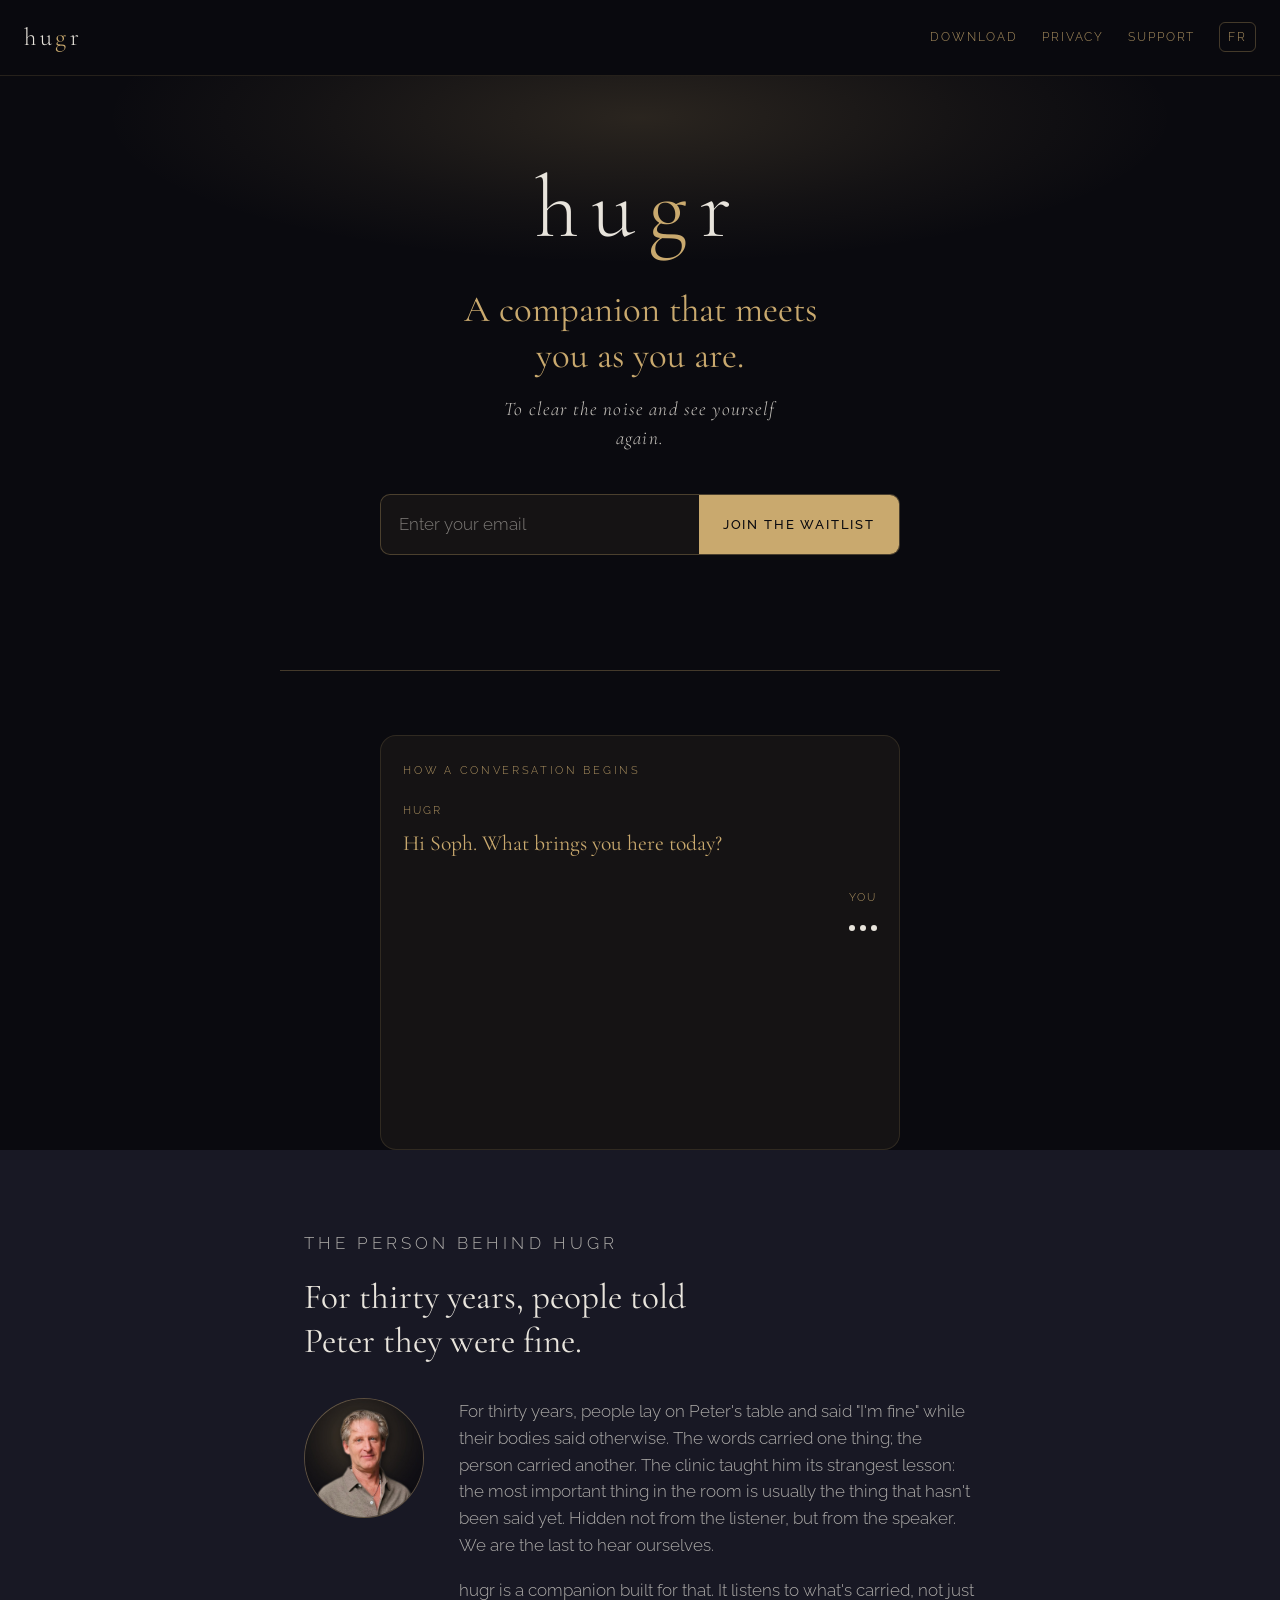
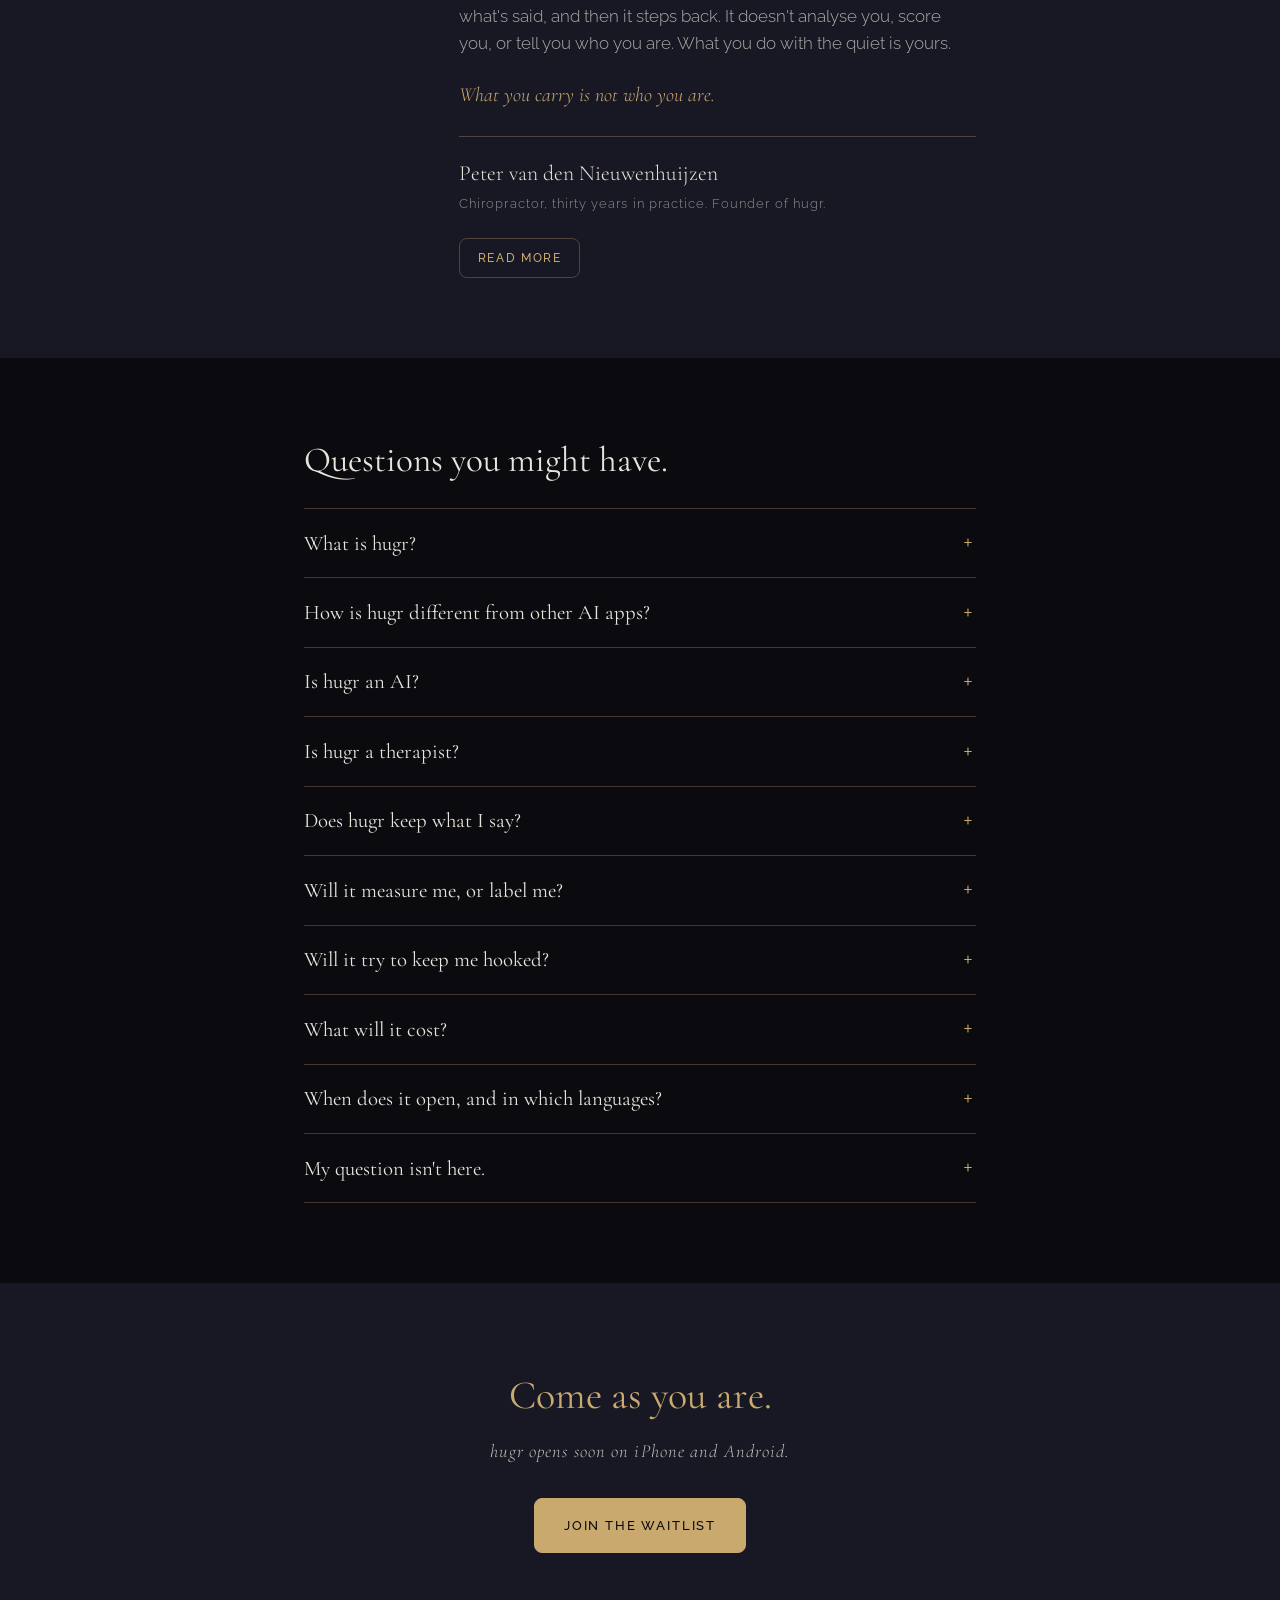
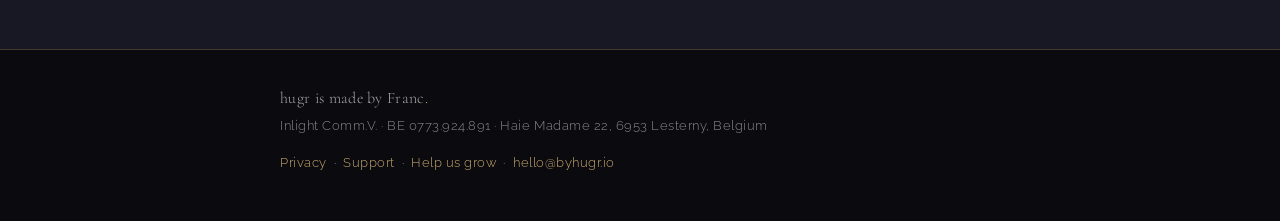
==== index.html @ 9710282b "Add files via upload" ====
<!DOCTYPE html>
<html lang="en" data-stage="waitlist">
<head>
<meta charset="utf-8">
<meta name="viewport" content="width=device-width, initial-scale=1">
<title>hugr. A companion that meets you as you are.</title>
<meta name="description" content="hugr is an AI companion that meets you as you are. To clear the noise and see yourself again. For adults. Coming to iPhone and Android.">

<link rel="canonical" href="https://byhugr.io/">
<link rel="alternate" hreflang="en" href="https://byhugr.io/">
<link rel="alternate" hreflang="fr" href="https://byhugr.io/fr/">
<link rel="alternate" hreflang="x-default" href="https://byhugr.io/">
<meta name="theme-color" content="#0a0a0f">
<!-- Marks the page as scripted before anything paints, so the conversation
     below can sit in the markup and still animate. No script, no class,
     and the finished conversation simply stays on screen. -->
<script>document.documentElement.className += ' js';</script>

<!-- Icons: the door set, at the site root, shared by EN and FR. -->
<link rel="icon" href="/favicon.ico" sizes="16x16 32x32 48x48">
<link rel="icon" type="image/png" sizes="32x32" href="/favicon-32.png">
<link rel="icon" type="image/png" sizes="16x16" href="/favicon-16.png">
<link rel="apple-touch-icon" sizes="180x180" href="/apple-touch-icon.png">
<link rel="manifest" href="/site.webmanifest">
<meta name="apple-mobile-web-app-title" content="hugr">

<!-- Social preview (og.png is supplied, 1200x630; upload it beside index.html). -->
<meta property="og:type" content="website">
<meta property="og:site_name" content="hugr">
<meta property="og:locale" content="en_GB">
<meta property="og:locale:alternate" content="fr_BE">
<meta property="og:url" content="https://byhugr.io/">
<meta property="og:title" content="hugr. A companion that meets you as you are.">
<meta property="og:description" content="To clear the noise and see yourself again. An AI companion for adults. Coming to iPhone and Android.">
<meta property="og:image" content="https://byhugr.io/og.png">
<meta property="og:image:width" content="1200">
<meta property="og:image:height" content="630">
<meta property="og:image:alt" content="hugr. A companion that meets you as you are.">
<meta name="twitter:card" content="summary_large_image">
<meta name="twitter:title" content="hugr. A companion that meets you as you are.">
<meta name="twitter:description" content="To clear the noise and see yourself again. An AI companion for adults.">
<meta name="twitter:image" content="https://byhugr.io/og.png">

<!--
  ============================================================
  LAUNCH CHECKLIST  (restore or change when the app goes live)
  ------------------------------------------------------------
  1. Waitlist page (#/waitlist) becomes the Download page: swap the
     sign-up form for App Store / Google Play buttons; same for the hero.
  2. Privacy policy: resolve every [to confirm] flag, set the date.
  3. Support page: confirm the report control name, pricing, FR/NL timing.
  4. The app itself must carry crisis resources in-product.
  5. Footer "Help us grow" points at byfranc.io for now; give it its own page there.
  ============================================================
-->

<style>
  /* ---------- self-hosted fonts (no external calls) ---------- */
  @font-face { font-family:'Cormorant Garamond'; font-style:normal; font-weight:300; font-display:swap; src:url([data-uri]) format('woff2'); }
  @font-face { font-family:'Cormorant Garamond'; font-style:normal; font-weight:400; font-display:swap; src:url([data-uri]) format('woff2'); }
  @font-face { font-family:'Cormorant Garamond'; font-style:normal; font-weight:500; font-display:swap; src:url([data-uri]) format('woff2'); }
  @font-face { font-family:'Cormorant Garamond'; font-style:italic; font-weight:300; font-display:swap; src:url([data-uri]) format('woff2'); }
  @font-face { font-family:'Cormorant Garamond'; font-style:italic; font-weight:400; font-display:swap; src:url([data-uri]) format('woff2'); }
  @font-face { font-family:'Raleway'; font-style:normal; font-weight:300; font-display:swap; src:url([data-uri]) format('woff2'); }
  @font-face { font-family:'Raleway'; font-style:normal; font-weight:400; font-display:swap; src:url([data-uri]) format('woff2'); }
  @font-face { font-family:'Raleway'; font-style:normal; font-weight:500; font-display:swap; src:url([data-uri]) format('woff2'); }

  :root {
    --ground: #0a0a0f;
    --ground2: #181824;
    --gold: #c9a96e;
    --warm: #e8e4dc;
    --g06: rgba(201,169,110,.06);
    --g08: rgba(201,169,110,.08);
    --g15: rgba(201,169,110,.15);
    --g30: rgba(201,169,110,.30);
    --g50: rgba(201,169,110,.50);
    --label: rgba(201,169,110,.85);
    --faint: rgba(232,228,220,.72);
    --w82: rgba(232,228,220,.82);
    --w72: rgba(232,228,220,.72);
    --w50: rgba(232,228,220,.58);
    --paper: #f1eee8;
    --paper2: #f8f6f2;
    --ink: #0a0a0f;
    --ink2: #45423c;
    --goldink: #7d5f33;
    --line: #d9d3c6;
    --serif: 'Cormorant Garamond', Georgia, serif;
    --sans: 'Raleway', 'Segoe UI', sans-serif;
  }
  * { box-sizing: border-box; }
  [hidden] { display: none !important; }
  html { scroll-behavior: smooth; }
  body { margin: 0; background: var(--ground); color: var(--warm); font-family: var(--sans); font-weight: 300; font-size: 17px; line-height: 1.6; }
  a { color: inherit; }
  ::selection { background: var(--g30); }

  /* one focus treatment for the whole site, keyboard only */
  :focus-visible { outline: 2px solid var(--gold); outline-offset: 2px; }
  .doc .panel :focus-visible { outline-color: var(--goldink); }

  /* ---------- nav ---------- */
  nav { position: sticky; top: 0; z-index: 5; display: flex; align-items: center; justify-content: space-between; gap: 1rem; padding: 1.1rem 1.5rem; border-bottom: 1px solid var(--g15); background: rgba(10,10,15,.85); backdrop-filter: blur(10px); }
  .mark { font-family: var(--serif); font-weight: 300; font-size: 1.55rem; letter-spacing: .15em; color: var(--warm); text-decoration: none; }
  .mark .g { color: var(--gold); }
  nav .navlinks { display: flex; gap: 1.5rem; align-items: center; }
  nav .navlinks a { text-decoration: none; font-size: .78rem; letter-spacing: .15em; text-transform: uppercase; color: var(--label); }
  nav .navlinks a:hover, nav .navlinks a[aria-current="page"] { color: var(--gold); }
  @media (max-width: 640px) { nav .navlinks { gap: 1rem; } nav .navlinks a { font-size: .68rem; letter-spacing: .1em; } }
  nav .navlinks a { white-space: nowrap; }
  /* the hit area reaches the 24 px floor without moving anything.
     The pill keeps its own padding, so it gets the room invisibly instead. */
  nav .navlinks a:not(.lang) { padding-block: .65rem; margin-block: -.65rem; }
  nav .navlinks a.lang { position: relative; }
  nav .navlinks a.lang::after { content: ""; position: absolute; inset: -.45rem -.35rem; }
  nav .navlinks a.lang { border: 1px solid var(--g30); border-radius: 6px; padding: .25rem .5rem; }
  nav .navlinks a.lang:hover { border-color: var(--gold); }
  @media (max-width: 520px) { nav .navlinks a[data-route="/privacy"] { display: none; } nav .navlinks { gap: .8rem; } }

  /* ---------- pages ---------- */
  .page { display: none; }
  .page.on { display: block; }
  .wrap { max-width: 720px; margin: 0 auto; padding: 0 1.5rem; }

  /* ---------- hero ---------- */
  /* the light from an open door, just above the wordmark */
  .hero { text-align: center; padding: 5.5rem 1.5rem 4.5rem;
          background: radial-gradient(ellipse 58% 34% at 50% 7%,
                      rgba(201,169,110,.17), rgba(201,169,110,.05) 46%, transparent 72%); }
  .hero .bigmark { font-family: var(--serif); font-weight: 300; font-size: clamp(3.4rem, 9vw, 5.5rem); letter-spacing: .15em; line-height: 1; color: var(--warm); margin: 0; }
  .hero .bigmark .g { color: var(--gold); }
  .hero .eyebrow { margin-bottom: .2rem; }
  .hero h1 { font-family: var(--serif); font-weight: 400; font-size: clamp(1.6rem, 3.6vw, 2.3rem); line-height: 1.25; color: var(--gold); margin: 2.2rem auto 0; max-width: 20ch; }
  .hero .tag { font-family: var(--serif); font-style: italic; font-weight: 300; font-size: 1.2rem; letter-spacing: .06em; color: var(--warm); margin: 1rem auto 0; opacity: .85; max-width: 34ch; line-height: 1.5; }
  .hero .meta { margin-top: 1.6rem; font-size: .82rem; letter-spacing: .06em; color: var(--faint); }
  .hair { height: 1px; background: var(--g30); border: 0; margin: 0 auto; max-width: 720px; }

  /* ---------- join: one field, then one confirmation ---------- */
  .btn { display: inline-block; font-family: var(--sans); font-weight: 500; font-size: .82rem; letter-spacing: .14em; text-transform: uppercase; text-decoration: none; color: var(--ground); background: var(--gold); border: 1px solid var(--gold); border-radius: 8px; padding: 1rem 1.8rem; cursor: pointer; transition: background .2s, color .2s, opacity .2s; white-space: nowrap; }
  .btn:hover { background: transparent; color: var(--gold); }
  /* a long label (the French CTA at 360 px) wraps inside the pill instead of
     pushing the page sideways */
  .btn { max-width: 100%; white-space: normal; text-wrap: balance; }
  .btn:disabled { opacity: .5; cursor: wait; }
  .btn.ghost { background: transparent; color: var(--gold); }
  .btn.ghost:hover { background: var(--g08); }

  .join { max-width: 520px; margin: 2.6rem auto 0; text-align: left; }
  /* one element: the field and its button share one border and one radius */
  .joinrow { display: flex; align-items: stretch; background: var(--g06); border: 1px solid var(--g30); border-radius: 10px; overflow: hidden; transition: border-color .2s; }
  .joinrow:focus-within { border-color: var(--gold); }
  .joinrow input { flex: 1 1 auto; min-width: 0; font: inherit; font-size: 1.05rem; color: var(--warm); background: transparent; border: 0; outline: none; padding: 1rem 1.1rem; }
  .joinrow input::placeholder { color: rgba(232,228,220,.5); }
  .joinrow .go { border: 0; border-radius: 0; padding: 0 1.5rem; margin: 0; }
  .joinrow .go:hover { background: #d9bc85; color: var(--ground); }
  .go .short { display: none; }
  @media (max-width: 480px) { .joinrow { flex-direction: column; } .joinrow input { padding: 1rem 1rem; border-bottom: 1px solid var(--g15); text-align: center; } .joinrow .go { width: 100%; padding: 1rem; } }

  .confirm { margin-top: .2rem; border: 1px solid var(--g30); border-radius: 10px; background: var(--g06); padding: 1.3rem 1.4rem 1.2rem; }
  .confirm-lead { margin: 0 0 .6rem; font-size: .95rem; color: var(--warm); }
  .confirm-lead .em { color: var(--gold); }
  .confirm-lead a { color: var(--label); font-size: .82rem; margin-left: .4rem; }
  .check { display: grid; grid-template-columns: 1.25rem 1fr; gap: .6rem; align-items: start; margin-top: .6rem; font-size: .92rem; line-height: 1.55; color: var(--faint); cursor: pointer; }
  .check input { accent-color: var(--gold); width: 1.05rem; height: 1.05rem; margin: .15rem 0 0; }
  .check a { color: var(--gold); }
  .confirm .btn { width: 100%; margin-top: 1.1rem; }
  .hp { position: absolute; left: -9999px; width: 1px; height: 1px; overflow: hidden; }
  .err { color: #e8b98a; font-size: .9rem; margin-top: .8rem; min-height: 1.1em; text-align: center; }
  .fine { font-size: .8rem; color: var(--w50); text-align: center; margin: .9rem 0 0; line-height: 1.6; }

  .done { max-width: 520px; margin: 2.6rem auto 0; text-align: center; }
  .done h2 { font-family: var(--serif); font-weight: 400; font-size: clamp(1.9rem, 4vw, 2.5rem); color: var(--gold); margin: 0 0 .8rem; }
  .done > p { color: var(--warm); margin: 0 auto 1rem; max-width: 40ch; }
  .done .preview { font-size: .85rem; color: #e8b98a; border: 1px dashed rgba(232,184,138,.5); border-radius: 8px; padding: .7rem 1rem; margin: 1.2rem auto 0; max-width: 34ch; }
  .more { margin-top: 2.2rem; border-top: 1px solid var(--g30); padding-top: 1.8rem; text-align: left; }
  .more-lead { font-size: .92rem; color: var(--faint); text-align: center; margin: 0 0 1.2rem; }
  .field { margin-top: 1rem; }
  .field label, .field legend { display: block; font-size: .7rem; letter-spacing: .16em; text-transform: uppercase; color: var(--label); margin-bottom: .45rem; padding: 0; }
  .field input[type=text] { width: 100%; font: inherit; font-size: 1.05rem; color: var(--warm); background: var(--g06); border: 1px solid var(--g30); border-radius: 8px; padding: .8rem 1rem; outline: none; }
  .field input:focus { border-color: var(--gold); }
  fieldset.field { border: 0; margin: 1rem 0 0; padding: 0; }
  .langs { display: flex; gap: .5rem; }
  .langs label { flex: 1 1 0; margin: 0; font-size: .92rem; letter-spacing: .02em; text-transform: none; color: var(--faint); border: 1px solid var(--g30); border-radius: 8px; padding: .6rem .4rem; cursor: pointer; display: flex; align-items: center; justify-content: center; gap: .4rem; text-align: center; }
  .langs input { accent-color: var(--gold); margin: 0; }
  .langs label:has(input:checked) { border-color: var(--gold); color: var(--warm); background: var(--g08); }
  .more .btn { margin-top: 1.5rem; width: 100%; }
  .more-done { text-align: center; color: var(--gold); font-family: var(--serif); font-size: 1.2rem; margin: 1.2rem 0 0; }

  /* ---------- animated conversation ---------- */
  .convo { max-width: 520px; width: calc(100% - 3rem); margin: 4rem auto 0; padding: 1.6rem 1.4rem;
           background: var(--g06); border: 1px solid var(--g15); border-radius: 16px; }
  .convo .convo-eyebrow { margin: 0 0 1.4rem; }
  /* visible by default: with no script the conversation is simply there.
     :root.js is set by the head script, so only a scripted page hides it. */
  .msg { margin-top: 1.7rem; transition: opacity .5s ease, transform .5s ease; }
  :root.js .msg { opacity: 0; transform: translateY(6px); }
  :root.js .msg.show { opacity: 1; transform: none; }
  .msg:first-child { margin-top: 0; }
  .msg .who { font-size: .68rem; letter-spacing: .16em; text-transform: uppercase; color: var(--label); margin-bottom: .4rem; }
  .msg.you .who { text-align: right; }
  .msg .bubble { font-family: var(--serif); font-weight: 400; font-size: 1.35rem; line-height: 1.65; }
  .msg.hugr .bubble { color: var(--gold); max-width: 88%; }
  .msg.you .bubble { color: var(--warm); max-width: 88%; margin-left: auto; text-align: right; font-family: var(--sans); font-weight: 300; font-size: 1.05rem; line-height: 1.6; }
  .caret { display: inline-block; width: 2px; height: 1.05em; background: var(--warm); margin-left: 1px; vertical-align: -0.15em; animation: blink 1s step-end infinite; }
  @keyframes blink { 50% { opacity: 0; } }
  .dots { display: inline-flex; gap: 5px; height: 1.3em; align-items: center; }
  .dots i { width: 6px; height: 6px; border-radius: 50%; background: var(--gold); animation: pulse 1.4s infinite ease-in-out; }
  .msg.you .dots i { background: var(--warm); }
  .dots i:nth-child(2) { animation-delay: .2s; } .dots i:nth-child(3) { animation-delay: .4s; }
  @keyframes pulse { 0%,80%,100% { opacity: .3; transform: scale(.8); } 40% { opacity: 1; transform: scale(1); } }

  /* ---------- content blocks ---------- */
  section.block { padding: 5rem 1.5rem; }
  .eyebrow { font-size: .7rem; letter-spacing: .24em; text-transform: uppercase; color: var(--label); margin: 0 0 1rem; }
  /* gold is kept for hugr's own voice and for anything you can press;
     the hero and the closing call keep theirs as the two brand moments */
  section.block h2 { font-family: var(--serif); font-weight: 400; font-size: clamp(1.7rem, 3.4vw, 2.2rem); line-height: 1.25; color: var(--warm); margin: 0 0 1.4rem; max-width: 24ch; }
  section.block p { margin: 0 0 1.1rem; color: var(--w72); max-width: 58ch; font-size: 1.05rem; }
  section.block p strong { color: var(--warm); font-weight: 400; }

  /* ---------- the story ---------- */
  .story { display: grid; grid-template-columns: 120px 1fr; gap: 2.2rem; align-items: start; margin-top: 2.2rem; }
  .story .photo { width: 120px; height: 120px; border-radius: 50%; border: 1px solid var(--g30); background: radial-gradient(circle at 35% 30%, rgba(201,169,110,.22), rgba(201,169,110,.05)); display: flex; align-items: center; justify-content: center; font-family: var(--serif); font-size: 2.6rem; color: var(--gold); overflow: hidden; position: sticky; top: 6rem; }
  .story .photo img { width: 100%; height: 100%; object-fit: cover; display: block; }
  .story p { margin: 0 0 1.1rem; }
  .story .quiet { font-family: var(--serif); font-style: italic; font-size: 1.25rem; line-height: 1.55; color: var(--gold); margin: 1.4rem 0 1.4rem; }
  .story .sig { margin-top: 1.6rem; padding-top: 1.2rem; border-top: 1px solid var(--g30); }
  .story-more { display: inline-block; margin-top: 1.5rem; font-family: var(--sans); font-weight: 500;
                font-size: .74rem; letter-spacing: .14em; text-transform: uppercase; color: var(--gold);
                background: transparent; border: 1px solid var(--g30); border-radius: 8px;
                padding: .75rem 1.1rem; cursor: pointer; }
  .story-more:hover { border-color: var(--gold); background: var(--g08); }
  .story-fade { animation: storyfade .25s ease; }
  @keyframes storyfade { from { opacity: 0; } to { opacity: 1; } }
  .story .sig .name { font-family: var(--serif); font-size: 1.35rem; color: var(--warm); margin: 0 0 .15rem; }
  .story .sig .role { font-size: .82rem; letter-spacing: .08em; color: var(--w50); margin: 0; }
  @media (max-width: 560px) { .story { grid-template-columns: 1fr; gap: 1.4rem; justify-items: center; } .story .photo { position: static; } .story p { text-align: left; } .story .sig { width: 100%; } }

  /* ---------- FAQ ---------- */
  .faq { margin-top: 1.6rem; border-top: 1px solid var(--g30); }
  .faq details { border-bottom: 1px solid var(--g30); }
  .faq summary { list-style: none; cursor: pointer; padding: 1.1rem 2.2rem 1.1rem 0; font-family: var(--serif); font-weight: 400; font-size: 1.3rem; color: var(--warm); position: relative; }
  .faq summary:hover, .faq details[open] summary { color: var(--gold); }
  .faq summary::-webkit-details-marker { display: none; }
  .faq summary::after { content: "+"; position: absolute; right: .2rem; top: 50%; transform: translateY(-50%); font-family: var(--sans); font-weight: 300; font-size: 1.5rem; color: var(--gold); }
  .faq details[open] summary::after { content: "\2212"; }
  .faq .a { padding: 0 0 1.3rem; }
  .faq .a p { margin: 0 0 .8rem; font-size: 1.02rem; color: var(--w72); max-width: 58ch; }
  .faq .a a { color: var(--gold); }
  .faq details[open] { background: var(--g06); }
  .faq details[open] summary, .faq details[open] .a { padding-left: .8rem; padding-right: .8rem; }

  .cta { text-align: center; padding: 5rem 1.5rem 6rem; background: var(--ground2); }
  section.block.story-block { background: var(--ground2); }
  .cta h2 { font-family: var(--serif); font-weight: 400; font-size: clamp(1.8rem, 4vw, 2.5rem); color: var(--gold); margin: 0 0 .6rem; }
  .cta .tag { font-family: var(--serif); font-style: italic; color: var(--warm); opacity: .8; font-size: 1.15rem; letter-spacing: .06em; margin: 0 0 2rem; }

  /* ---------- footer ---------- */
  footer { border-top: 1px solid var(--g30); padding: 2.2rem 1.5rem 3rem; font-size: .8rem; letter-spacing: .04em; color: var(--faint); }
  footer .row { max-width: 720px; margin: 0 auto; display: flex; flex-wrap: wrap; justify-content: space-between; gap: 1rem 2rem; }
  footer a { text-decoration: none; color: var(--gold); }
  footer .franc { font-family: var(--serif); font-size: 1rem; letter-spacing: .02em; margin-bottom: .3rem; }
  footer .franc .dot { color: var(--gold); }
  footer .legal { color: var(--w50); }

  /* ---------- reading pages: a paper card in the dark room ---------- */
  .doc { padding: 3.5rem 1.5rem 5rem; }
  .doc .wrap { max-width: 780px; }
  .doc .panel { background: var(--paper); color: var(--ink); border: 1px solid var(--g30); border-radius: 12px; padding: 2.8rem 2.6rem 2.4rem; box-shadow: 0 30px 80px rgba(0,0,0,.45); }
  @media (max-width: 640px) { .doc .panel { padding: 1.8rem 1.2rem 1.6rem; } }
  .doc .eyebrow { color: var(--goldink); }
  .doc h1 { font-family: var(--serif); font-weight: 400; font-size: clamp(2.1rem, 5vw, 2.9rem); line-height: 1.15; color: var(--ink); margin: 0 0 .6rem; }
  .doc .lede { font-family: var(--serif); font-weight: 400; font-size: 1.3rem; line-height: 1.5; color: var(--ink2); margin: 0 0 2rem; }
  .doc h2 { font-family: var(--serif); font-weight: 500; font-size: 1.45rem; color: var(--ink); margin: 2.4rem 0 .6rem; }
  .doc p, .doc li { color: var(--ink2); font-size: 1rem; line-height: 1.75; }
  .doc p { margin: .5rem 0; }
  .doc p strong, .doc li strong { color: var(--ink); font-weight: 500; }
  .doc a { color: var(--goldink); }
  .doc ul { padding-left: 1.2rem; margin: .5rem 0 1rem; }
  .doc li { margin: .3rem 0; }
  .doc .meta { font-size: .78rem; letter-spacing: .08em; text-transform: uppercase; color: var(--ink2); margin-bottom: 2rem; }
  .doc table { width: 100%; border-collapse: collapse; margin: 1rem 0 1.4rem; font-size: .92rem; }
  .doc th { text-align: left; font-weight: 500; font-size: .72rem; letter-spacing: .12em; text-transform: uppercase; color: var(--goldink); padding: .5rem .5rem; border-bottom: 1px solid var(--ink); }
  .doc td { padding: .65rem .5rem; border-bottom: 1px solid var(--line); vertical-align: top; color: var(--ink2); line-height: 1.55; }
  .doc td:first-child { color: var(--ink); }
  .tablewrap { overflow-x: auto; }
  .flag { color: var(--goldink); font-size: .85em; font-style: italic; }
  /* ---------- stage: waitlist now, live when the app opens ----------
     Flip data-stage on <html> to "live" at launch; the app-era text returns
     unchanged and the waitlist-only paragraph steps out of the way. */
  :root[data-stage="waitlist"] .app-era { display: none; }
  :root[data-stage="live"] .waitlist-era { display: none; }
  /* the section numbers are generated, so a hidden section leaves no gap */
  #page-privacy .panel { counter-reset: sec; }
  #page-privacy .panel h2.sec::before { counter-increment: sec; content: counter(sec) ". "; }
  .flag::before { content: "["; } .flag::after { content: "]"; }
  .urgent { border: 1px solid var(--goldink); border-radius: 10px; background: var(--paper2); padding: 1.3rem 1.5rem; margin: 0 0 2rem; }
  .urgent h2 { margin-top: 0; }
  .urgent li { color: var(--ink); }
  .qa h3 { font-family: var(--serif); font-weight: 500; font-size: 1.2rem; color: var(--ink); margin: 1.8rem 0 .3rem; }

  /* ---------- printable card (a white object in the dark room) ---------- */
  .cardpage { padding: 3.5rem 1.5rem 5rem; }
  .cardpage .eyebrow { text-align: center; }
  .cardpage h1 { font-family: var(--serif); font-weight: 400; text-align: center; font-size: 2rem; color: var(--gold); margin: 0 0 2rem; }
  .pcard { width: 100%; max-width: 420px; margin: 0 auto; background: #fff; color: var(--ink); border: 1px solid var(--line); border-radius: 10px; padding: 2.2rem 2rem 1.8rem; text-align: center; }
  .pcard .m { font-family: var(--serif); font-weight: 300; font-size: 2.6rem; letter-spacing: .15em; line-height: 1; margin: 0; }
  .pcard .m .g { color: var(--goldink); }
  .pcard .l { font-family: var(--serif); font-size: 1.25rem; line-height: 1.35; margin: 1rem 0 0; }
  .pcard .qr { width: 180px; height: 180px; margin: 1.5rem auto 0; }
  .pcard .qr svg { width: 100%; height: 100%; display: block; }
  .pcard .s { font-size: .72rem; letter-spacing: .16em; text-transform: uppercase; color: var(--goldink); margin: 1rem 0 .3rem; }
  .pcard .u { font-size: .9rem; color: var(--ink2); margin: 0; word-break: break-all; }
  .pcard .f { font-size: .75rem; color: var(--ink2); margin: 1.3rem 0 0; line-height: 1.5; border-top: 1px solid var(--line); padding-top: 1rem; }
  .cardtools { max-width: 420px; margin: 2rem auto 0; text-align: center; color: var(--faint); font-size: .92rem; }
  .cardtools .btn { margin: .3rem; }
  @media print {
    @page { size: A6; margin: 0; }
    body { background: #fff !important; }
    nav, footer, .cardtools, .cardpage > .eyebrow, .cardpage > h1 { display: none !important; }
    .cardpage { padding: 0; }
    .pcard { border: 0; max-width: none; padding: 9mm 8mm; }
  }

  @media (prefers-reduced-motion: reduce) {
    html { scroll-behavior: auto; }
    .dots i { animation: none; opacity: .75; }
    .caret { animation: none; }
    .msg, :root.js .msg { opacity: 1; transform: none; transition: none; }
    .story-fade { animation: none; }
  }
</style>
</head>
<body>

<nav>
  <a class="mark" href="#/">hu<span class="g">g</span>r</a>
  <div class="navlinks">
    <a href="#/waitlist" data-route="/waitlist">Download</a>
    <a href="#/privacy" data-route="/privacy">Privacy</a>
    <a href="#/support" data-route="/support">Support</a>
    <a href="/fr/" class="lang" lang="fr" hreflang="fr" title="Français" data-base="/fr/">FR</a>
  </div>
</nav>

<!-- =================== LANDING =================== -->
<main class="page on" id="page-home">
  <div class="hero">
    <p class="bigmark">hu<span class="g">g</span>r</p>
    <h1>A companion that meets you as you are.</h1>
    <p class="tag">To clear the noise and see yourself again.</p>

    <div class="join-box">
      <form class="join join-form" novalidate>
        <div class="joinrow">
          <input type="email" name="email" autocomplete="email" inputmode="email" required maxlength="200" placeholder="Enter your email" aria-label="Your email address">
          <button class="btn go" type="submit"><span class="long">Join the waitlist</span><span class="short">Join</span></button>
        </div>
        <div class="confirm" hidden>
          <p class="confirm-lead">We will write to <span class="em confirm-email"></span> when hugr opens.<a href="#" class="confirm-change">change</a></p>
          <label class="check"><input type="checkbox" name="consent"><span>I am 18 or older, and happy to receive that one email. <a href="#/privacy">Privacy</a></span></label>
          <button class="btn confirm-go" type="submit">Add me to the list</button>
          <p class="fine">One email, when hugr opens. Nothing else, and one click takes you off the list.</p>
        </div>
        <div class="hp" aria-hidden="true"><label>Leave this empty <input type="text" name="website" tabindex="-1" autocomplete="off"></label></div>
        <p class="err" role="alert"></p>
      </form>

      <div class="done join-done" hidden>
        <h2>You are on the list.</h2>
        <p class="done-line">Thank you. We will write to you when hugr opens.</p>
        <p class="preview" hidden>Preview only: the waitlist is not connected yet, so this sign-up was not saved.</p>
        <form class="more more-form">
          <p class="more-lead">If you like, so hugr can greet you right when it opens. Both optional.</p>
          <div class="field">
            <label>First name</label>
            <input type="text" name="first_name" autocomplete="given-name" maxlength="80">
          </div>
          <fieldset class="field">
            <legend>The language you would like hugr to speak</legend>
            <div class="langs">
              <label><input type="radio" name="language" value="en" checked> English</label>
              <label><input type="radio" name="language" value="fr"> Français</label>
              <label><input type="radio" name="language" value="nl"> Nederlands</label>
            </div>
          </fieldset>
          <button class="btn ghost more-go" type="submit">Save</button>
          <p class="more-done" hidden>Saved. See you when hugr opens.</p>
        </form>
      </div>
    </div>
  </div>

  <hr class="hair">

  <!-- animated conversation -->
  <div class="convo" id="convo">
    <p class="eyebrow convo-eyebrow">How a conversation begins</p>
    <div class="convo-thread" role="img" aria-label="A short example of a conversation with hugr. hugr: Hi Soph. What brings you here today? You: I'm not sure. Something happened this morning and I can't quite put it into words yet. hugr: You don't need the words yet. Start with what it felt like, and we'll go from there. There's no hurry here.">
      <div class="msg hugr" id="m0">
        <div class="who">hugr</div>
        <div class="bubble">Hi Soph. What brings you here today?</div>
      </div>
      <div class="msg you" id="m1">
        <div class="who">you</div>
        <div class="bubble"><span id="m1t">I'm not sure. Something happened this morning and I can't quite put it into words yet.</span></div>
      </div>
      <div class="msg hugr" id="m2">
        <div class="who">hugr</div>
        <div class="bubble" id="m2b">You don't need the words yet. Start with what it felt like, and we'll go from there. There's no hurry here.</div>
      </div>
    </div>
  </div>

  <!-- the story -->
  <section class="block story-block">
    <div class="wrap">
      <p class="eyebrow">The person behind hugr</p>
      <h2>For thirty years, people told Peter they were fine.</h2>
      <div class="story">
        <div class="photo"><img src="[data-uri]" alt="Peter van den Nieuwenhuijzen"></div>
        <div>
          <div class="story-text" data-story="short">
            <p>For thirty years, people lay on Peter's table and said "I'm fine" while their bodies said otherwise. The words carried one thing; the person carried another. The clinic taught him its strangest lesson: the most important thing in the room is usually the thing that hasn't been said yet. Hidden not from the listener, but from the speaker. We are the last to hear ourselves.</p>
            <p>hugr is a companion built for that. It listens to what's carried, not just what's said, and then it steps back. It doesn't analyse you, score you, or tell you who you are. What you do with the quiet is yours.</p>
            <p class="quiet">What you carry is not who you are.</p>
            <div class="sig">
              <p class="name">Peter van den Nieuwenhuijzen</p>
              <p class="role">Chiropractor, thirty years in practice. Founder of hugr.</p>
            </div>
          </div>
          <div class="story-text" data-story="full" hidden>
            <p>For thirty years, people lay on Peter's table and said "I'm fine" while their bodies said otherwise. The words carried one thing; the person carried another. The clinic taught him its strangest lesson: the most important thing in the room is usually the thing that hasn't been said yet. Hidden not from the listener, but from the speaker. We are the last to hear ourselves.</p>
            <p>Everyone knows the question. Why does this keep happening to me? The same argument, with new people. The same feeling arriving on schedule. Advice doesn't touch it, because a pattern isn't something you see. It's what you see with. What helps isn't being told. It's being met.</p>
            <p>hugr is a companion built for that meeting. It doesn't analyse you, score you, or tell you who you are. It listens the way the clinical ear learned to listen: to what's carried, not just what's said. Then it steps back. What you do with the quiet is yours.</p>
            <p>It's honest about what it is. hugr tells you plainly that it's an AI. We promise nothing shown that isn't real, and that promise makes no exception for hugr itself. It doesn't farm your attention or need you to stay. Met, not watched isn't a tagline. It's the design.</p>
            <p class="quiet">What you carry is not who you are.</p>
            <p>That line is where hugr began, and the reason it exists: to close the gap between what is carried and what can be said, so a person can be met as who they are. And maybe, met that way often enough, begin to meet themselves the same way.</p>
            <div class="sig">
              <p class="name">Peter van den Nieuwenhuijzen</p>
              <p class="role">Chiropractor, thirty years in practice. Founder of hugr.</p>
            </div>
          </div>
          <button type="button" class="story-more" aria-expanded="false">Read more</button>
        </div>
      </div>
    </div>
  </section>

  <!-- FAQ -->
  <section class="block">
    <div class="wrap">
      <h2>Questions you might have.</h2>
      <div class="faq">
        <details name="faq">
          <summary>What is hugr?</summary>
          <div class="a">
            <p>A companion that meets you as you are. You talk, in your own words, at your own pace. hugr listens from alongside you, not from above, and gives you back what it hears, so you can look at it yourself. Nothing comes as a verdict. hugr offers; what is yours stays yours.</p>
          </div>
        </details>
        <details name="faq">
          <summary>How is hugr different from other AI apps?</summary>
          <div class="a">
            <p>hugr is built to listen and to step back, not to answer, advise, or keep you coming back. It grew out of thirty years in a clinic, hearing what people carry underneath what they say, and it works the way that ear works: it adds nothing on top of you. It clears the noise, so you can hear yourself.</p>
          </div>
        </details>
        <details name="faq">
          <summary>Is hugr an AI?</summary>
          <div class="a">
            <p>Yes. It says so the first time you meet, and any time you ask. hugr is not a person and will never pretend to be one.</p>
          </div>
        </details>
        <details name="faq">
          <summary>Is hugr a therapist?</summary>
          <div class="a">
            <p>No. hugr is a companion: not a therapist, not a doctor, not a crisis service. It will not diagnose or treat you, and it cannot call for help. If you are in danger right now, call 112. Our <a href="#/support">support page</a> lists helplines.</p>
          </div>
        </details>
        <details name="faq">
          <summary>Does hugr keep what I say?</summary>
          <div class="a">
            <p>Not as a transcript. Between sessions, hugr keeps a short picture of you in its own words: a few lines about what has mattered to you. You can read it, change it, or let it go. The <a href="#/privacy">privacy policy</a> has the details.</p>
          </div>
        </details>
        <details name="faq">
          <summary>Will it measure me, or label me?</summary>
          <div class="a">
            <p>It won't. No mood graphs, progress rings or scores. No labels, types or categories. The picture hugr keeps is of what has mattered to you, never a verdict on what you are.</p>
          </div>
        </details>
        <details name="faq">
          <summary>Will it try to keep me hooked?</summary>
          <div class="a">
            <p>It isn't built to be needed. No badges, levels or streaks, and no reminders pretending to miss you. hugr is there when you open the door, and quiet when you don't.</p>
          </div>
        </details>
        <details name="faq">
          <summary>What will it cost?</summary>
          <div class="a">
            <p>That is not settled yet. The waitlist is free and commits you to nothing; when hugr opens, you will see the price before you decide.</p>
          </div>
        </details>
        <details name="faq">
          <summary>When does it open, and in which languages?</summary>
          <div class="a">
            <p>Soon, on iPhone and Android, for adults 18 and over. English first; French and Dutch follow. <a href="#/waitlist">Join the waitlist</a> and we will write to you when it is ready, in your language.</p>
          </div>
        </details>
        <details name="faq">
          <summary>My question isn't here.</summary>
          <div class="a">
            <p>Write to <a href="mailto:hello@byhugr.io">hello@byhugr.io</a>. A person reads every message.</p>
          </div>
        </details>
      </div>
    </div>
  </section>

  <div class="cta">
    <h2>Come as you are.</h2>
    <p class="tag">hugr opens soon on iPhone and Android.</p>
    <a class="btn" href="#/waitlist">Join the waitlist</a>
  </div>
</main>

<!-- =================== WAITLIST =================== -->
<main class="page" id="page-waitlist">
  <div class="hero">
    <p class="eyebrow">The waitlist</p>
    <h1 style="margin-top:.5rem">hugr is almost ready.</h1>
    <p class="tag">Leave your email. We will write when the door opens.</p>

    <div class="join-box">
      <form class="join join-form" novalidate>
        <div class="joinrow">
          <input type="email" name="email" autocomplete="email" inputmode="email" required maxlength="200" placeholder="Enter your email" aria-label="Your email address">
          <button class="btn go" type="submit"><span class="long">Join the waitlist</span><span class="short">Join</span></button>
        </div>
        <div class="confirm" hidden>
          <p class="confirm-lead">We will write to <span class="em confirm-email"></span> when hugr opens.<a href="#" class="confirm-change">change</a></p>
          <label class="check"><input type="checkbox" name="consent"><span>I am 18 or older, and happy to receive that one email. <a href="#/privacy">Privacy</a></span></label>
          <button class="btn confirm-go" type="submit">Add me to the list</button>
          <p class="fine">One email, when hugr opens. Nothing else, and one click takes you off the list.</p>
        </div>
        <div class="hp" aria-hidden="true"><label>Leave this empty <input type="text" name="website" tabindex="-1" autocomplete="off"></label></div>
        <p class="err" role="alert"></p>
      </form>

      <div class="done join-done" hidden>
        <h2>You are on the list.</h2>
        <p class="done-line">Thank you. We will write to you when hugr opens.</p>
        <p class="preview" hidden>Preview only: the waitlist is not connected yet, so this sign-up was not saved.</p>
        <form class="more more-form">
          <p class="more-lead">If you like, so hugr can greet you right when it opens. Both optional.</p>
          <div class="field">
            <label>First name</label>
            <input type="text" name="first_name" autocomplete="given-name" maxlength="80">
          </div>
          <fieldset class="field">
            <legend>The language you would like hugr to speak</legend>
            <div class="langs">
              <label><input type="radio" name="language" value="en" checked> English</label>
              <label><input type="radio" name="language" value="fr"> Français</label>
              <label><input type="radio" name="language" value="nl"> Nederlands</label>
            </div>
          </fieldset>
          <button class="btn ghost more-go" type="submit">Save</button>
          <p class="more-done" hidden>Saved. See you when hugr opens.</p>
        </form>
      </div>
    </div>
    <p class="meta">Coming soon to iPhone and Android. English first, French and Dutch to follow.</p>
  </div>
</main>

<!-- =================== PATIENT CARD (printable, not in nav) =================== -->
<main class="page" id="page-card">
  <div class="cardpage">
    <p class="eyebrow">For practitioners</p>
    <h1>A card to hand to the people you see.</h1>
    <div class="pcard">
      <p class="m">hu<span class="g">g</span>r</p>
      <p class="l">A companion that meets you as you are.</p>
      <div class="qr" id="card-qr" role="img" aria-label="QR code to the hugr waitlist"></div>
      <p class="s">Scan to join the waitlist</p>
      <p class="u" id="card-url"></p>
      <p class="f">For adults, 18 and over. hugr is an AI companion, not a therapist or a medical service.</p>
    </div>
    <div class="cardtools">
      <p>Print it (A6, or A4 and cut) and hand it to the people you see.</p>
      <p>For a French card, print it from <a href="/fr/#/card">byhugr.io/fr</a>.</p>
      <button class="btn" type="button" onclick="window.print()">Print card</button>
    </div>
  </div>
</main>

<!-- =================== PRIVACY =================== -->
<main class="page" id="page-privacy">
  <article class="doc">
    <div class="wrap"><div class="panel">
      <p class="eyebrow">Privacy policy</p>
      <h1>What happens to your words.</h1>
      <p class="lede">You will tell hugr things you may not tell anyone else. This page explains, in plain words, what we keep, what we do not, and what you can decide yourself.</p>
      <p class="meta">Last updated 22 September 2026 · Version 1.0</p>

      <section class="sec-block">
        <h2 class="sec">Who is responsible</h2>
        <p>hugr is made and published by Inlight Comm.V., a Belgian company (enterprise number BE 0773.924.891), at Haie Madame 22, 6953 Lesterny, Belgium, operating under the trade name Franc. Inlight is the data controller for hugr. For anything about your data, write to <strong>privacy@byhugr.io</strong>.</p>
      </section>

      <section class="sec-block">
        <h2 class="sec">Who hugr is for</h2>
        <p>hugr is for adults. You must be 18 or older to create an account. We do not knowingly collect data from anyone under 18; if we learn that we have, we delete the account and its data.</p>
      </section>

      <section class="sec-block">
        <h2 class="sec">What we collect and why</h2>
        <div class="tablewrap"><table>
          <thead><tr><th>What</th><th>Why</th><th>Legal basis</th><th>Kept for</th></tr></thead>
          <tbody>
            <tr><td>Waitlist: your email address; if you choose to add them, your first name and preferred language; where you signed up (the website or a printed card); and the date and time of your consent</td><td>To tell you when hugr opens, in your language.</td><td>Consent, withdrawable at any time</td><td>Until hugr opens and we have written to you, or until you ask to be removed, whichever comes first. Then the list is deleted.</td></tr>
            <tr class="app-era"><td>Account: email address, password (stored hashed), account creation date <span class="flag">to confirm sign-in method</span></td><td>To create your account, sign you in, and reach you about your account.</td><td>Contract</td><td>Until you delete your account.</td></tr>
            <tr class="app-era"><td>Age confirmation (that you are 18 or older; we do not store your date of birth) <span class="flag">to confirm</span></td><td>hugr is for adults.</td><td>Legal obligation, legitimate interest</td><td>Until you delete your account.</td></tr>
            <tr class="app-era"><td>What you say to hugr during a session</td><td>So hugr can respond to you. Your words are sent to the AI model that generates hugr's response (section 4). We do not keep the raw text after the session (section 5). <span class="flag">to confirm session handling</span></td><td>Consent, withdrawable at any time</td><td>Raw text: not stored beyond the session. <span class="flag">to confirm</span></td></tr>
            <tr class="app-era"><td>Your picture: a short structured record of what matters in your journey with hugr, five fields in hugr's own words, never a transcript</td><td>So hugr can meet you with continuity between sessions.</td><td>Consent</td><td>Until you delete it or your account.</td></tr>
            <tr class="app-era"><td>Purchases: what you bought and when, and a store transaction reference. We never see your card details; Apple or Google handle payment.</td><td>To give you what you paid for and keep our accounts.</td><td>Contract, legal obligation</td><td>7 years (Belgian accounting law), without any conversation content.</td></tr>
            <tr class="app-era"><td>Technical data: device type, operating system version, app version, crash reports, session times <span class="flag">to confirm tooling</span></td><td>To keep hugr working and fix what breaks.</td><td>Legitimate interest</td><td>90 days <span class="flag">to confirm</span></td></tr>
            <tr class="app-era"><td>Reports you send about a hugr response, and support messages</td><td>To review what went wrong and answer you.</td><td>Legitimate interest, legal obligation</td><td>12 months after the report is closed <span class="flag">to confirm</span></td></tr>
          </tbody>
        </table></div>
        <p>We do not use your conversations for advertising, we do not sell data, and we do not build profiles of you for anyone but you. This website sets no cookies, runs no analytics, and loads no third-party content.</p>
      </section>

      <section class="sec-block app-era">
        <h2 class="sec">The AI behind hugr</h2>
        <p>hugr's responses are generated by an AI language model provided by Anthropic (Claude). <span class="flag">to confirm at launch</span> When you speak to hugr, your words and hugr's picture of you are sent to that model to produce the response. Anthropic processes this data on our instructions, under a data processing agreement, and does not use it to train its models. <span class="flag">to confirm against the Anthropic commercial terms in force</span> Anthropic may process data in the United States; this transfer is covered by the European Commission's Standard Contractual Clauses and Anthropic's participation in the EU-US Data Privacy Framework. <span class="flag">to confirm</span></p>
        <p>We are building toward running hugr's model on our own infrastructure in Europe. When that changes what happens to your data, we will update this page and tell you in the app.</p>
      </section>

      <section class="sec-block app-era">
        <h2 class="sec">What we do not keep</h2>
        <p>hugr is built so that the words you say are not stored as a transcript. At the end of each session, hugr writes a short structured note into your picture, in its own words, and the raw text is discarded. <span class="flag">to confirm implementation and any transient buffer</span> You can read your picture in the app and delete any part of it. <span class="flag">to confirm screens</span></p>
      </section>

      <section class="sec-block">
        <h2 class="sec">Who else sees your data</h2>
        <ul>
          <li class="app-era"><strong>Anthropic</strong> (AI model, section 4).</li>
          <li class="app-era"><strong>Our hosting provider</strong>: <span class="flag">to confirm provider and region</span>, where your account and picture are stored.</li>
          <li><strong>Google</strong> (Google Ireland Limited), where waitlist sign-ups are kept in a Google Sheet through Google Workspace and Apps Script, only to store the list for us.</li>
          <li class="app-era"><strong>Apple and Google</strong>, for the app stores, purchases and, if you use them, sign-in.</li>
          <li class="app-era"><strong>Crash and analytics tooling</strong>: <span class="flag">to confirm, or delete this line</span>.</li>
        </ul>
        <p>Each of these processes data only on our instructions and under a contract. We do not share your data with anyone else unless the law requires it.</p>
      </section>

      <section class="sec-block">
        <h2 class="sec">Your rights</h2>
        <p>Under the General Data Protection Regulation you can, at any time: see the data we hold about you; correct it; delete it; export it; restrict or object to how we process it; and withdraw consent.<span class="app-era"> You can do most of this yourself in the app, under Settings: view and delete your picture, export your data, withdraw consent, and delete your account.</span> For the waitlist, one click in any email takes you off the list. For anything else, write to privacy@byhugr.io; we answer within 30 days, as the law requires.</p>
        <p>If you feel we have not handled your data properly, you can complain to the Belgian Data Protection Authority (Gegevensbeschermingsautoriteit / Autorité de protection des données), Rue de la Presse 35, 1000 Brussels, www.dataprotectionauthority.be, or to the authority in your own country.</p>
      </section>

      <section class="sec-block app-era">
        <h2 class="sec">Deleting your account</h2>
        <p>Settings, then Delete account. This deletes your account, your picture, and your session records immediately. Purchase records are kept only as long as accounting law requires, without any conversation content. If you cannot get into the app, email privacy@byhugr.io from your account address and we will delete it for you.</p>
      </section>

      <section class="sec-block app-era">
        <h2 class="sec">Security</h2>
        <p>Data is encrypted in transit and at rest. Access to stored data is limited to the people who need it to run hugr. We do not keep your conversations: the raw text is not stored, and your picture is what hugr keeps, not a recording. <span class="flag">to confirm encryption at rest and access controls</span></p>
      </section>

      <section class="sec-block">
        <h2 class="sec">hugr is not an emergency service</h2>
        <p>hugr is a companion for reflection. It is not a medical, psychological or emergency service and cannot call for help on your behalf. If you are in danger, call 112 or your local emergency number. Our <a href="#/support">support page</a> lists helplines.</p>
      </section>

      <section class="sec-block waitlist-era">
        <h2 class="sec">When the app opens</h2>
        <p>Before you can create an account, the full policy for the app will be here: what hugr keeps and what it does not, which AI model answers you and where it runs, who hosts your account, and how you delete everything. You will see it before you decide.</p>
      </section>

      <section class="sec-block">
        <h2 class="sec">Changes to this policy</h2>
        <p>When we change this page in a way that matters to you, we tell you in the app before the change takes effect. Earlier versions are available on request.</p>
      </section>

      <section class="sec-block">
        <h2 class="sec">Contact</h2>
        <p>privacy@byhugr.io · Inlight Comm.V., Haie Madame 22, 6953 Lesterny, Belgium</p>
      </section>

    </div></div>
  </article>
</main>

<!-- =================== SUPPORT =================== -->
<main class="page" id="page-support">
  <article class="doc">
    <div class="wrap"><div class="panel">
      <p class="eyebrow">Support</p>
      <h1>Questions, problems, and how to reach a human.</h1>
      <p class="lede">A person reads every message.</p>

      <div class="urgent">
        <h2>If you are in danger right now</h2>
        <p>hugr cannot call for help. Please contact a person who can:</p>
        <ul>
          <li><strong>Emergency (EU):</strong> <a href="tel:112">112</a></li>
          <li><strong>Belgium, Dutch:</strong> Zelfmoordlijn <a href="tel:1813">1813</a> (free, 24/7) · Tele-Onthaal <a href="tel:106">106</a></li>
          <li><strong>Belgium, French:</strong> Centre de Prévention du Suicide <a href="tel:080032123">0800 32 123</a> (free, 24/7) · Télé-Accueil <a href="tel:107">107</a></li>
          <li><strong>Elsewhere:</strong> <a href="https://findahelpline.com">findahelpline.com</a> lists free helplines by country.</li>
        </ul>
      </div>

      <h2>Contact us</h2>
      <p>Email <strong>support@byhugr.io</strong>. For anything about your data, use privacy@byhugr.io.</p>

      <h2>Common questions</h2>
      <div class="qa">
        <div class="qa-item">
          <h3>What is hugr?</h3>
          <p>A companion that meets you as you are. You talk; hugr listens and responds, and remembers what matters between sessions in a short picture you can read and edit. It is not a therapist, a doctor or a diagnosis tool.</p>
        </div>
        <div class="qa-item">
          <h3>Is hugr available yet?</h3>
          <p>Not yet. Join the <a href="#/waitlist">waitlist</a> and we will write to you when it opens. To be taken off the list, use the link in any of our emails or write to privacy@byhugr.io.</p>
        </div>
        <div class="qa-item">
          <h3>Who can use it?</h3>
          <p>Adults, 18 and over.</p>
        </div>
        <div class="qa-item">
          <h3>What will it cost?</h3>
          <p>That is not settled yet. The waitlist is free and commits you to nothing; when hugr opens, you will see the price before you decide.</p>
        </div>
        <div class="qa-item app-era">
          <h3>Does hugr keep my conversations?</h3>
          <p>No transcript is stored. hugr keeps a short structured picture in its own words, which you can see and delete in Settings. Details are in the <a href="#/privacy">privacy policy</a>.</p>
        </div>
        <div class="qa-item app-era">
          <h3>How do I report a response that was wrong or harmful?</h3>
          <p>Tap the report control next to the response in the app. <span class="flag">to confirm control name and placement</span> We review every report. You can also email support@byhugr.io.</p>
        </div>
        <div class="qa-item app-era">
          <h3>How do I delete my account?</h3>
          <p>Settings, then Delete account. It takes effect immediately. If you cannot open the app, email privacy@byhugr.io from your account address.</p>
        </div>
        <div class="qa-item app-era">
          <h3>How do subscriptions and purchases work?</h3>
          <p>Purchases go through the App Store or Google Play. To manage or cancel a subscription, use your Apple ID subscriptions or Google Play subscriptions settings. Refunds are handled by Apple or Google under their rules; we cannot issue them ourselves. <span class="flag">to confirm once pricing is set</span></p>
        </div>
        <div class="qa-item">
          <h3>Which languages does hugr speak?</h3>
          <p>English at launch. French and Dutch follow.</p>
        </div>
        <div class="qa-item">
          <h3>Something on this site is broken.</h3>
          <p>Tell us at support@byhugr.io with your device, operating system version and what happened. Screenshots help.</p>
        </div>
      </div>
    </div></div>
  </article>
</main>

<footer>
  <div class="row">
    <div>
      <div class="franc">hugr is made by Franc<span class="dot">.</span></div>
      <div class="legal">Inlight Comm.V. · BE 0773.924.891 · Haie Madame 22, 6953 Lesterny, Belgium</div>
    </div>
    <div>
      <a href="#/privacy">Privacy</a> &nbsp;·&nbsp; <a href="#/support">Support</a> &nbsp;·&nbsp; <a href="https://byfranc.io">Help us grow</a> &nbsp;·&nbsp; <a href="mailto:hello@byhugr.io">hello@byhugr.io</a>
    </div>
  </div>
</footer>

<script>
/* qrcode-generator 1.4.4 (c) Kazuhiko Arase, MIT licence */
var qrcode=function(){var t=function(t,r){var e=t,n=g[r],o=null,i=0,a=null,u=[],f={},c=function(t,r){o=function(t){for(var r=new Array(t),e=0;e<t;e+=1){r[e]=new Array(t);for(var n=0;n<t;n+=1)r[e][n]=null}return r}(i=4*e+17),l(0,0),l(i-7,0),l(0,i-7),s(),h(),d(t,r),e>=7&&v(t),null==a&&(a=p(e,n,u)),w(a,r)},l=function(t,r){for(var e=-1;e<=7;e+=1)if(!(t+e<=-1||i<=t+e))for(var n=-1;n<=7;n+=1)r+n<=-1||i<=r+n||(o[t+e][r+n]=0<=e&&e<=6&&(0==n||6==n)||0<=n&&n<=6&&(0==e||6==e)||2<=e&&e<=4&&2<=n&&n<=4)},h=function(){for(var t=8;t<i-8;t+=1)null==o[t][6]&&(o[t][6]=t%2==0);for(var r=8;r<i-8;r+=1)null==o[6][r]&&(o[6][r]=r%2==0)},s=function(){for(var t=B.getPatternPosition(e),r=0;r<t.length;r+=1)for(var n=0;n<t.length;n+=1){var i=t[r],a=t[n];if(null==o[i][a])for(var u=-2;u<=2;u+=1)for(var f=-2;f<=2;f+=1)o[i+u][a+f]=-2==u||2==u||-2==f||2==f||0==u&&0==f}},v=function(t){for(var r=B.getBCHTypeNumber(e),n=0;n<18;n+=1){var a=!t&&1==(r>>n&1);o[Math.floor(n/3)][n%3+i-8-3]=a}for(n=0;n<18;n+=1){a=!t&&1==(r>>n&1);o[n%3+i-8-3][Math.floor(n/3)]=a}},d=function(t,r){for(var e=n<<3|r,a=B.getBCHTypeInfo(e),u=0;u<15;u+=1){var f=!t&&1==(a>>u&1);u<6?o[u][8]=f:u<8?o[u+1][8]=f:o[i-15+u][8]=f}for(u=0;u<15;u+=1){f=!t&&1==(a>>u&1);u<8?o[8][i-u-1]=f:u<9?o[8][15-u-1+1]=f:o[8][15-u-1]=f}o[i-8][8]=!t},w=function(t,r){for(var e=-1,n=i-1,a=7,u=0,f=B.getMaskFunction(r),c=i-1;c>0;c-=2)for(6==c&&(c-=1);;){for(var g=0;g<2;g+=1)if(null==o[n][c-g]){var l=!1;u<t.length&&(l=1==(t[u]>>>a&1)),f(n,c-g)&&(l=!l),o[n][c-g]=l,-1==(a-=1)&&(u+=1,a=7)}if((n+=e)<0||i<=n){n-=e,e=-e;break}}},p=function(t,r,e){for(var n=A.getRSBlocks(t,r),o=b(),i=0;i<e.length;i+=1){var a=e[i];o.put(a.getMode(),4),o.put(a.getLength(),B.getLengthInBits(a.getMode(),t)),a.write(o)}var u=0;for(i=0;i<n.length;i+=1)u+=n[i].dataCount;if(o.getLengthInBits()>8*u)throw"code length overflow. ("+o.getLengthInBits()+">"+8*u+")";for(o.getLengthInBits()+4<=8*u&&o.put(0,4);o.getLengthInBits()%8!=0;)o.putBit(!1);for(;!(o.getLengthInBits()>=8*u||(o.put(236,8),o.getLengthInBits()>=8*u));)o.put(17,8);return function(t,r){for(var e=0,n=0,o=0,i=new Array(r.length),a=new Array(r.length),u=0;u<r.length;u+=1){var f=r[u].dataCount,c=r[u].totalCount-f;n=Math.max(n,f),o=Math.max(o,c),i[u]=new Array(f);for(var g=0;g<i[u].length;g+=1)i[u][g]=255&t.getBuffer()[g+e];e+=f;var l=B.getErrorCorrectPolynomial(c),h=k(i[u],l.getLength()-1).mod(l);for(a[u]=new Array(l.getLength()-1),g=0;g<a[u].length;g+=1){var s=g+h.getLength()-a[u].length;a[u][g]=s>=0?h.getAt(s):0}}var v=0;for(g=0;g<r.length;g+=1)v+=r[g].totalCount;var d=new Array(v),w=0;for(g=0;g<n;g+=1)for(u=0;u<r.length;u+=1)g<i[u].length&&(d[w]=i[u][g],w+=1);for(g=0;g<o;g+=1)for(u=0;u<r.length;u+=1)g<a[u].length&&(d[w]=a[u][g],w+=1);return d}(o,n)};f.addData=function(t,r){var e=null;switch(r=r||"Byte"){case"Numeric":e=M(t);break;case"Alphanumeric":e=x(t);break;case"Byte":e=m(t);break;case"Kanji":e=L(t);break;default:throw"mode:"+r}u.push(e),a=null},f.isDark=function(t,r){if(t<0||i<=t||r<0||i<=r)throw t+","+r;return o[t][r]},f.getModuleCount=function(){return i},f.make=function(){if(e<1){for(var t=1;t<40;t++){for(var r=A.getRSBlocks(t,n),o=b(),i=0;i<u.length;i++){var a=u[i];o.put(a.getMode(),4),o.put(a.getLength(),B.getLengthInBits(a.getMode(),t)),a.write(o)}var g=0;for(i=0;i<r.length;i++)g+=r[i].dataCount;if(o.getLengthInBits()<=8*g)break}e=t}c(!1,function(){for(var t=0,r=0,e=0;e<8;e+=1){c(!0,e);var n=B.getLostPoint(f);(0==e||t>n)&&(t=n,r=e)}return r}())},f.createTableTag=function(t,r){t=t||2;var e="";e+='<table style="',e+=" border-width: 0px; border-style: none;",e+=" border-collapse: collapse;",e+=" padding: 0px; margin: "+(r=void 0===r?4*t:r)+"px;",e+='">',e+="<tbody>";for(var n=0;n<f.getModuleCount();n+=1){e+="<tr>";for(var o=0;o<f.getModuleCount();o+=1)e+='<td style="',e+=" border-width: 0px; border-style: none;",e+=" border-collapse: collapse;",e+=" padding: 0px; margin: 0px;",e+=" width: "+t+"px;",e+=" height: "+t+"px;",e+=" background-color: ",e+=f.isDark(n,o)?"#000000":"#ffffff",e+=";",e+='"/>';e+="</tr>"}return e+="</tbody>",e+="</table>"},f.createSvgTag=function(t,r,e,n){var o={};"object"==typeof arguments[0]&&(t=(o=arguments[0]).cellSize,r=o.margin,e=o.alt,n=o.title),t=t||2,r=void 0===r?4*t:r,(e="string"==typeof e?{text:e}:e||{}).text=e.text||null,e.id=e.text?e.id||"qrcode-description":null,(n="string"==typeof n?{text:n}:n||{}).text=n.text||null,n.id=n.text?n.id||"qrcode-title":null;var i,a,u,c,g=f.getModuleCount()*t+2*r,l="";for(c="l"+t+",0 0,"+t+" -"+t+",0 0,-"+t+"z ",l+='<svg version="1.1" xmlns="http://www.w3.org/2000/svg"',l+=o.scalable?"":' width="'+g+'px" height="'+g+'px"',l+=' viewBox="0 0 '+g+" "+g+'" ',l+=' preserveAspectRatio="xMinYMin meet"',l+=n.text||e.text?' role="img" aria-labelledby="'+y([n.id,e.id].join(" ").trim())+'"':"",l+=">",l+=n.text?'<title id="'+y(n.id)+'">'+y(n.text)+"</title>":"",l+=e.text?'<description id="'+y(e.id)+'">'+y(e.text)+"</description>":"",l+='<rect width="100%" height="100%" fill="white" cx="0" cy="0"/>',l+='<path d="',a=0;a<f.getModuleCount();a+=1)for(u=a*t+r,i=0;i<f.getModuleCount();i+=1)f.isDark(a,i)&&(l+="M"+(i*t+r)+","+u+c);return l+='" stroke="transparent" fill="black"/>',l+="</svg>"},f.createDataURL=function(t,r){t=t||2,r=void 0===r?4*t:r;var e=f.getModuleCount()*t+2*r,n=r,o=e-r;return I(e,e,function(r,e){if(n<=r&&r<o&&n<=e&&e<o){var i=Math.floor((r-n)/t),a=Math.floor((e-n)/t);return f.isDark(a,i)?0:1}return 1})},f.createImgTag=function(t,r,e){t=t||2,r=void 0===r?4*t:r;var n=f.getModuleCount()*t+2*r,o="";return o+="<img",o+=' src="',o+=f.createDataURL(t,r),o+='"',o+=' width="',o+=n,o+='"',o+=' height="',o+=n,o+='"',e&&(o+=' alt="',o+=y(e),o+='"'),o+="/>"};var y=function(t){for(var r="",e=0;e<t.length;e+=1){var n=t.charAt(e);switch(n){case"<":r+="&lt;";break;case">":r+="&gt;";break;case"&":r+="&amp;";break;case'"':r+="&quot;";break;default:r+=n}}return r};return f.createASCII=function(t,r){if((t=t||1)<2)return function(t){t=void 0===t?2:t;var r,e,n,o,i,a=1*f.getModuleCount()+2*t,u=t,c=a-t,g={"██":"█","█ ":"▀"," █":"▄","  ":" "},l={"██":"▀","█ ":"▀"," █":" ","  ":" "},h="";for(r=0;r<a;r+=2){for(n=Math.floor((r-u)/1),o=Math.floor((r+1-u)/1),e=0;e<a;e+=1)i="█",u<=e&&e<c&&u<=r&&r<c&&f.isDark(n,Math.floor((e-u)/1))&&(i=" "),u<=e&&e<c&&u<=r+1&&r+1<c&&f.isDark(o,Math.floor((e-u)/1))?i+=" ":i+="█",h+=t<1&&r+1>=c?l[i]:g[i];h+="\n"}return a%2&&t>0?h.substring(0,h.length-a-1)+Array(a+1).join("▀"):h.substring(0,h.length-1)}(r);t-=1,r=void 0===r?2*t:r;var e,n,o,i,a=f.getModuleCount()*t+2*r,u=r,c=a-r,g=Array(t+1).join("██"),l=Array(t+1).join("  "),h="",s="";for(e=0;e<a;e+=1){for(o=Math.floor((e-u)/t),s="",n=0;n<a;n+=1)i=1,u<=n&&n<c&&u<=e&&e<c&&f.isDark(o,Math.floor((n-u)/t))&&(i=0),s+=i?g:l;for(o=0;o<t;o+=1)h+=s+"\n"}return h.substring(0,h.length-1)},f.renderTo2dContext=function(t,r){r=r||2;for(var e=f.getModuleCount(),n=0;n<e;n++)for(var o=0;o<e;o++)t.fillStyle=f.isDark(n,o)?"black":"white",t.fillRect(n*r,o*r,r,r)},f};t.stringToBytes=(t.stringToBytesFuncs={default:function(t){for(var r=[],e=0;e<t.length;e+=1){var n=t.charCodeAt(e);r.push(255&n)}return r}}).default,t.createStringToBytes=function(t,r){var e=function(){for(var e=S(t),n=function(){var t=e.read();if(-1==t)throw"eof";return t},o=0,i={};;){var a=e.read();if(-1==a)break;var u=n(),f=n()<<8|n();i[String.fromCharCode(a<<8|u)]=f,o+=1}if(o!=r)throw o+" != "+r;return i}(),n="?".charCodeAt(0);return function(t){for(var r=[],o=0;o<t.length;o+=1){var i=t.charCodeAt(o);if(i<128)r.push(i);else{var a=e[t.charAt(o)];"number"==typeof a?(255&a)==a?r.push(a):(r.push(a>>>8),r.push(255&a)):r.push(n)}}return r}};var r,e,n,o,i,a=1,u=2,f=4,c=8,g={L:1,M:0,Q:3,H:2},l=0,h=1,s=2,v=3,d=4,w=5,p=6,y=7,B=(r=[[],[6,18],[6,22],[6,26],[6,30],[6,34],[6,22,38],[6,24,42],[6,26,46],[6,28,50],[6,30,54],[6,32,58],[6,34,62],[6,26,46,66],[6,26,48,70],[6,26,50,74],[6,30,54,78],[6,30,56,82],[6,30,58,86],[6,34,62,90],[6,28,50,72,94],[6,26,50,74,98],[6,30,54,78,102],[6,28,54,80,106],[6,32,58,84,110],[6,30,58,86,114],[6,34,62,90,118],[6,26,50,74,98,122],[6,30,54,78,102,126],[6,26,52,78,104,130],[6,30,56,82,108,134],[6,34,60,86,112,138],[6,30,58,86,114,142],[6,34,62,90,118,146],[6,30,54,78,102,126,150],[6,24,50,76,102,128,154],[6,28,54,80,106,132,158],[6,32,58,84,110,136,162],[6,26,54,82,110,138,166],[6,30,58,86,114,142,170]],e=1335,n=7973,i=function(t){for(var r=0;0!=t;)r+=1,t>>>=1;return r},(o={}).getBCHTypeInfo=function(t){for(var r=t<<10;i(r)-i(e)>=0;)r^=e<<i(r)-i(e);return 21522^(t<<10|r)},o.getBCHTypeNumber=function(t){for(var r=t<<12;i(r)-i(n)>=0;)r^=n<<i(r)-i(n);return t<<12|r},o.getPatternPosition=function(t){return r[t-1]},o.getMaskFunction=function(t){switch(t){case l:return function(t,r){return(t+r)%2==0};case h:return function(t,r){return t%2==0};case s:return function(t,r){return r%3==0};case v:return function(t,r){return(t+r)%3==0};case d:return function(t,r){return(Math.floor(t/2)+Math.floor(r/3))%2==0};case w:return function(t,r){return t*r%2+t*r%3==0};case p:return function(t,r){return(t*r%2+t*r%3)%2==0};case y:return function(t,r){return(t*r%3+(t+r)%2)%2==0};default:throw"bad maskPattern:"+t}},o.getErrorCorrectPolynomial=function(t){for(var r=k([1],0),e=0;e<t;e+=1)r=r.multiply(k([1,C.gexp(e)],0));return r},o.getLengthInBits=function(t,r){if(1<=r&&r<10)switch(t){case a:return 10;case u:return 9;case f:case c:return 8;default:throw"mode:"+t}else if(r<27)switch(t){case a:return 12;case u:return 11;case f:return 16;case c:return 10;default:throw"mode:"+t}else{if(!(r<41))throw"type:"+r;switch(t){case a:return 14;case u:return 13;case f:return 16;case c:return 12;default:throw"mode:"+t}}},o.getLostPoint=function(t){for(var r=t.getModuleCount(),e=0,n=0;n<r;n+=1)for(var o=0;o<r;o+=1){for(var i=0,a=t.isDark(n,o),u=-1;u<=1;u+=1)if(!(n+u<0||r<=n+u))for(var f=-1;f<=1;f+=1)o+f<0||r<=o+f||0==u&&0==f||a==t.isDark(n+u,o+f)&&(i+=1);i>5&&(e+=3+i-5)}for(n=0;n<r-1;n+=1)for(o=0;o<r-1;o+=1){var c=0;t.isDark(n,o)&&(c+=1),t.isDark(n+1,o)&&(c+=1),t.isDark(n,o+1)&&(c+=1),t.isDark(n+1,o+1)&&(c+=1),0!=c&&4!=c||(e+=3)}for(n=0;n<r;n+=1)for(o=0;o<r-6;o+=1)t.isDark(n,o)&&!t.isDark(n,o+1)&&t.isDark(n,o+2)&&t.isDark(n,o+3)&&t.isDark(n,o+4)&&!t.isDark(n,o+5)&&t.isDark(n,o+6)&&(e+=40);for(o=0;o<r;o+=1)for(n=0;n<r-6;n+=1)t.isDark(n,o)&&!t.isDark(n+1,o)&&t.isDark(n+2,o)&&t.isDark(n+3,o)&&t.isDark(n+4,o)&&!t.isDark(n+5,o)&&t.isDark(n+6,o)&&(e+=40);var g=0;for(o=0;o<r;o+=1)for(n=0;n<r;n+=1)t.isDark(n,o)&&(g+=1);return e+=Math.abs(100*g/r/r-50)/5*10},o),C=function(){for(var t=new Array(256),r=new Array(256),e=0;e<8;e+=1)t[e]=1<<e;for(e=8;e<256;e+=1)t[e]=t[e-4]^t[e-5]^t[e-6]^t[e-8];for(e=0;e<255;e+=1)r[t[e]]=e;var n={glog:function(t){if(t<1)throw"glog("+t+")";return r[t]},gexp:function(r){for(;r<0;)r+=255;for(;r>=256;)r-=255;return t[r]}};return n}();function k(t,r){if(void 0===t.length)throw t.length+"/"+r;var e=function(){for(var e=0;e<t.length&&0==t[e];)e+=1;for(var n=new Array(t.length-e+r),o=0;o<t.length-e;o+=1)n[o]=t[o+e];return n}(),n={getAt:function(t){return e[t]},getLength:function(){return e.length},multiply:function(t){for(var r=new Array(n.getLength()+t.getLength()-1),e=0;e<n.getLength();e+=1)for(var o=0;o<t.getLength();o+=1)r[e+o]^=C.gexp(C.glog(n.getAt(e))+C.glog(t.getAt(o)));return k(r,0)},mod:function(t){if(n.getLength()-t.getLength()<0)return n;for(var r=C.glog(n.getAt(0))-C.glog(t.getAt(0)),e=new Array(n.getLength()),o=0;o<n.getLength();o+=1)e[o]=n.getAt(o);for(o=0;o<t.getLength();o+=1)e[o]^=C.gexp(C.glog(t.getAt(o))+r);return k(e,0).mod(t)}};return n}var A=function(){var t=[[1,26,19],[1,26,16],[1,26,13],[1,26,9],[1,44,34],[1,44,28],[1,44,22],[1,44,16],[1,70,55],[1,70,44],[2,35,17],[2,35,13],[1,100,80],[2,50,32],[2,50,24],[4,25,9],[1,134,108],[2,67,43],[2,33,15,2,34,16],[2,33,11,2,34,12],[2,86,68],[4,43,27],[4,43,19],[4,43,15],[2,98,78],[4,49,31],[2,32,14,4,33,15],[4,39,13,1,40,14],[2,121,97],[2,60,38,2,61,39],[4,40,18,2,41,19],[4,40,14,2,41,15],[2,146,116],[3,58,36,2,59,37],[4,36,16,4,37,17],[4,36,12,4,37,13],[2,86,68,2,87,69],[4,69,43,1,70,44],[6,43,19,2,44,20],[6,43,15,2,44,16],[4,101,81],[1,80,50,4,81,51],[4,50,22,4,51,23],[3,36,12,8,37,13],[2,116,92,2,117,93],[6,58,36,2,59,37],[4,46,20,6,47,21],[7,42,14,4,43,15],[4,133,107],[8,59,37,1,60,38],[8,44,20,4,45,21],[12,33,11,4,34,12],[3,145,115,1,146,116],[4,64,40,5,65,41],[11,36,16,5,37,17],[11,36,12,5,37,13],[5,109,87,1,110,88],[5,65,41,5,66,42],[5,54,24,7,55,25],[11,36,12,7,37,13],[5,122,98,1,123,99],[7,73,45,3,74,46],[15,43,19,2,44,20],[3,45,15,13,46,16],[1,135,107,5,136,108],[10,74,46,1,75,47],[1,50,22,15,51,23],[2,42,14,17,43,15],[5,150,120,1,151,121],[9,69,43,4,70,44],[17,50,22,1,51,23],[2,42,14,19,43,15],[3,141,113,4,142,114],[3,70,44,11,71,45],[17,47,21,4,48,22],[9,39,13,16,40,14],[3,135,107,5,136,108],[3,67,41,13,68,42],[15,54,24,5,55,25],[15,43,15,10,44,16],[4,144,116,4,145,117],[17,68,42],[17,50,22,6,51,23],[19,46,16,6,47,17],[2,139,111,7,140,112],[17,74,46],[7,54,24,16,55,25],[34,37,13],[4,151,121,5,152,122],[4,75,47,14,76,48],[11,54,24,14,55,25],[16,45,15,14,46,16],[6,147,117,4,148,118],[6,73,45,14,74,46],[11,54,24,16,55,25],[30,46,16,2,47,17],[8,132,106,4,133,107],[8,75,47,13,76,48],[7,54,24,22,55,25],[22,45,15,13,46,16],[10,142,114,2,143,115],[19,74,46,4,75,47],[28,50,22,6,51,23],[33,46,16,4,47,17],[8,152,122,4,153,123],[22,73,45,3,74,46],[8,53,23,26,54,24],[12,45,15,28,46,16],[3,147,117,10,148,118],[3,73,45,23,74,46],[4,54,24,31,55,25],[11,45,15,31,46,16],[7,146,116,7,147,117],[21,73,45,7,74,46],[1,53,23,37,54,24],[19,45,15,26,46,16],[5,145,115,10,146,116],[19,75,47,10,76,48],[15,54,24,25,55,25],[23,45,15,25,46,16],[13,145,115,3,146,116],[2,74,46,29,75,47],[42,54,24,1,55,25],[23,45,15,28,46,16],[17,145,115],[10,74,46,23,75,47],[10,54,24,35,55,25],[19,45,15,35,46,16],[17,145,115,1,146,116],[14,74,46,21,75,47],[29,54,24,19,55,25],[11,45,15,46,46,16],[13,145,115,6,146,116],[14,74,46,23,75,47],[44,54,24,7,55,25],[59,46,16,1,47,17],[12,151,121,7,152,122],[12,75,47,26,76,48],[39,54,24,14,55,25],[22,45,15,41,46,16],[6,151,121,14,152,122],[6,75,47,34,76,48],[46,54,24,10,55,25],[2,45,15,64,46,16],[17,152,122,4,153,123],[29,74,46,14,75,47],[49,54,24,10,55,25],[24,45,15,46,46,16],[4,152,122,18,153,123],[13,74,46,32,75,47],[48,54,24,14,55,25],[42,45,15,32,46,16],[20,147,117,4,148,118],[40,75,47,7,76,48],[43,54,24,22,55,25],[10,45,15,67,46,16],[19,148,118,6,149,119],[18,75,47,31,76,48],[34,54,24,34,55,25],[20,45,15,61,46,16]],r=function(t,r){var e={};return e.totalCount=t,e.dataCount=r,e},e={};return e.getRSBlocks=function(e,n){var o=function(r,e){switch(e){case g.L:return t[4*(r-1)+0];case g.M:return t[4*(r-1)+1];case g.Q:return t[4*(r-1)+2];case g.H:return t[4*(r-1)+3];default:return}}(e,n);if(void 0===o)throw"bad rs block @ typeNumber:"+e+"/errorCorrectionLevel:"+n;for(var i=o.length/3,a=[],u=0;u<i;u+=1)for(var f=o[3*u+0],c=o[3*u+1],l=o[3*u+2],h=0;h<f;h+=1)a.push(r(c,l));return a},e}(),b=function(){var t=[],r=0,e={getBuffer:function(){return t},getAt:function(r){var e=Math.floor(r/8);return 1==(t[e]>>>7-r%8&1)},put:function(t,r){for(var n=0;n<r;n+=1)e.putBit(1==(t>>>r-n-1&1))},getLengthInBits:function(){return r},putBit:function(e){var n=Math.floor(r/8);t.length<=n&&t.push(0),e&&(t[n]|=128>>>r%8),r+=1}};return e},M=function(t){var r=a,e=t,n={getMode:function(){return r},getLength:function(t){return e.length},write:function(t){for(var r=e,n=0;n+2<r.length;)t.put(o(r.substring(n,n+3)),10),n+=3;n<r.length&&(r.length-n==1?t.put(o(r.substring(n,n+1)),4):r.length-n==2&&t.put(o(r.substring(n,n+2)),7))}},o=function(t){for(var r=0,e=0;e<t.length;e+=1)r=10*r+i(t.charAt(e));return r},i=function(t){if("0"<=t&&t<="9")return t.charCodeAt(0)-"0".charCodeAt(0);throw"illegal char :"+t};return n},x=function(t){var r=u,e=t,n={getMode:function(){return r},getLength:function(t){return e.length},write:function(t){for(var r=e,n=0;n+1<r.length;)t.put(45*o(r.charAt(n))+o(r.charAt(n+1)),11),n+=2;n<r.length&&t.put(o(r.charAt(n)),6)}},o=function(t){if("0"<=t&&t<="9")return t.charCodeAt(0)-"0".charCodeAt(0);if("A"<=t&&t<="Z")return t.charCodeAt(0)-"A".charCodeAt(0)+10;switch(t){case" ":return 36;case"$":return 37;case"%":return 38;case"*":return 39;case"+":return 40;case"-":return 41;case".":return 42;case"/":return 43;case":":return 44;default:throw"illegal char :"+t}};return n},m=function(r){var e=f,n=t.stringToBytes(r),o={getMode:function(){return e},getLength:function(t){return n.length},write:function(t){for(var r=0;r<n.length;r+=1)t.put(n[r],8)}};return o},L=function(r){var e=c,n=t.stringToBytesFuncs.SJIS;if(!n)throw"sjis not supported.";!function(){var t=n("友");if(2!=t.length||38726!=(t[0]<<8|t[1]))throw"sjis not supported."}();var o=n(r),i={getMode:function(){return e},getLength:function(t){return~~(o.length/2)},write:function(t){for(var r=o,e=0;e+1<r.length;){var n=(255&r[e])<<8|255&r[e+1];if(33088<=n&&n<=40956)n-=33088;else{if(!(57408<=n&&n<=60351))throw"illegal char at "+(e+1)+"/"+n;n-=49472}n=192*(n>>>8&255)+(255&n),t.put(n,13),e+=2}if(e<r.length)throw"illegal char at "+(e+1)}};return i},D=function(){var t=[],r={writeByte:function(r){t.push(255&r)},writeShort:function(t){r.writeByte(t),r.writeByte(t>>>8)},writeBytes:function(t,e,n){e=e||0,n=n||t.length;for(var o=0;o<n;o+=1)r.writeByte(t[o+e])},writeString:function(t){for(var e=0;e<t.length;e+=1)r.writeByte(t.charCodeAt(e))},toByteArray:function(){return t},toString:function(){var r="";r+="[";for(var e=0;e<t.length;e+=1)e>0&&(r+=","),r+=t[e];return r+="]"}};return r},S=function(t){var r=t,e=0,n=0,o=0,i={read:function(){for(;o<8;){if(e>=r.length){if(0==o)return-1;throw"unexpected end of file./"+o}var t=r.charAt(e);if(e+=1,"="==t)return o=0,-1;t.match(/^\s$/)||(n=n<<6|a(t.charCodeAt(0)),o+=6)}var i=n>>>o-8&255;return o-=8,i}},a=function(t){if(65<=t&&t<=90)return t-65;if(97<=t&&t<=122)return t-97+26;if(48<=t&&t<=57)return t-48+52;if(43==t)return 62;if(47==t)return 63;throw"c:"+t};return i},I=function(t,r,e){for(var n=function(t,r){var e=t,n=r,o=new Array(t*r),i={setPixel:function(t,r,n){o[r*e+t]=n},write:function(t){t.writeString("GIF87a"),t.writeShort(e),t.writeShort(n),t.writeByte(128),t.writeByte(0),t.writeByte(0),t.writeByte(0),t.writeByte(0),t.writeByte(0),t.writeByte(255),t.writeByte(255),t.writeByte(255),t.writeString(","),t.writeShort(0),t.writeShort(0),t.writeShort(e),t.writeShort(n),t.writeByte(0);var r=a(2);t.writeByte(2);for(var o=0;r.length-o>255;)t.writeByte(255),t.writeBytes(r,o,255),o+=255;t.writeByte(r.length-o),t.writeBytes(r,o,r.length-o),t.writeByte(0),t.writeString(";")}},a=function(t){for(var r=1<<t,e=1+(1<<t),n=t+1,i=u(),a=0;a<r;a+=1)i.add(String.fromCharCode(a));i.add(String.fromCharCode(r)),i.add(String.fromCharCode(e));var f,c,g,l=D(),h=(f=l,c=0,g=0,{write:function(t,r){if(t>>>r!=0)throw"length over";for(;c+r>=8;)f.writeByte(255&(t<<c|g)),r-=8-c,t>>>=8-c,g=0,c=0;g|=t<<c,c+=r},flush:function(){c>0&&f.writeByte(g)}});h.write(r,n);var s=0,v=String.fromCharCode(o[s]);for(s+=1;s<o.length;){var d=String.fromCharCode(o[s]);s+=1,i.contains(v+d)?v+=d:(h.write(i.indexOf(v),n),i.size()<4095&&(i.size()==1<<n&&(n+=1),i.add(v+d)),v=d)}return h.write(i.indexOf(v),n),h.write(e,n),h.flush(),l.toByteArray()},u=function(){var t={},r=0,e={add:function(n){if(e.contains(n))throw"dup key:"+n;t[n]=r,r+=1},size:function(){return r},indexOf:function(r){return t[r]},contains:function(r){return void 0!==t[r]}};return e};return i}(t,r),o=0;o<r;o+=1)for(var i=0;i<t;i+=1)n.setPixel(i,o,e(i,o));var a=D();n.write(a);for(var u=function(){var t=0,r=0,e=0,n="",o={},i=function(t){n+=String.fromCharCode(a(63&t))},a=function(t){if(t<0);else{if(t<26)return 65+t;if(t<52)return t-26+97;if(t<62)return t-52+48;if(62==t)return 43;if(63==t)return 47}throw"n:"+t};return o.writeByte=function(n){for(t=t<<8|255&n,r+=8,e+=1;r>=6;)i(t>>>r-6),r-=6},o.flush=function(){if(r>0&&(i(t<<6-r),t=0,r=0),e%3!=0)for(var o=3-e%3,a=0;a<o;a+=1)n+="="},o.toString=function(){return n},o}(),f=a.toByteArray(),c=0;c<f.length;c+=1)u.writeByte(f[c]);return u.flush(),"data:image/gif;base64,"+u};return t}();qrcode.stringToBytesFuncs["UTF-8"]=function(t){return function(t){for(var r=[],e=0;e<t.length;e++){var n=t.charCodeAt(e);n<128?r.push(n):n<2048?r.push(192|n>>6,128|63&n):n<55296||n>=57344?r.push(224|n>>12,128|n>>6&63,128|63&n):(e++,n=65536+((1023&n)<<10|1023&t.charCodeAt(e)),r.push(240|n>>18,128|n>>12&63,128|n>>6&63,128|63&n))}return r}(t)},function(t){"function"==typeof define&&define.amd?define([],t):"object"==typeof exports&&(module.exports=t())}(function(){return qrcode});

</script>
<script>
  /* ============ WAITLIST SETTINGS: the only lines to edit before going live ============ */
  var WAITLIST = {
    endpoint: 'https://script.google.com/macros/s/AKfycbyxmP6TdeW2OI8558tpZfY-6mjuSqOTTqi4NNIgWxOLFaYur8bpDIN2f-CR5AEET6a6bw/exec',
    siteUrl: 'https://byhugr.io/',  // the live address; the printed QR code points here
    countStoryOpens: false          // [DECISION, Sophie] off: with this false no request leaves
                                    // the page when the story is opened, and the privacy policy's
                                    // no-analytics sentence stands unchanged. Turning it on also
                                    // means changing that sentence in section 3 of the policy, in
                                    // both languages, and adding the events tab to the Apps Script.
  };
  /* ==================================================================================== */

  (function () {
    var pages = { '/': 'page-home', '/waitlist': 'page-waitlist', '/download': 'page-waitlist', '/privacy': 'page-privacy', '/support': 'page-support', '/card': 'page-card' };
    var params = {};

    function readRoute() {
      var h = location.hash.replace(/^#/, '');
      var raw = h || location.pathname || '/';
      var q = raw.indexOf('?'); var path = q >= 0 ? raw.slice(0, q) : raw; var qs = q >= 0 ? raw.slice(q + 1) : '';
      if (path.length > 1) path = path.replace(/\/+$/, '');
      if (!pages[path]) path = '/';
      var p = {};
      (location.search.replace(/^\?/, '') + '&' + qs).split('&').forEach(function (kv) {
        if (!kv) return; var i = kv.indexOf('='); var k = decodeURIComponent(i >= 0 ? kv.slice(0, i) : kv);
        p[k] = i >= 0 ? decodeURIComponent(kv.slice(i + 1).replace(/\+/g, ' ')) : '1';
      });
      return { path: path, params: p };
    }

    function route() {
      var r = readRoute(); params = r.params;
      var navR = r.path === '/download' ? '/waitlist' : r.path;
      document.querySelectorAll('.page').forEach(function (p) { p.classList.remove('on'); });
      document.getElementById(pages[r.path]).classList.add('on');
      document.querySelectorAll('nav a[data-route]').forEach(function (a) {
        if (a.dataset.route === navR) a.setAttribute('aria-current', 'page'); else a.removeAttribute('aria-current');
      });
      var alt = document.querySelector('nav a.lang');
      if (alt) alt.href = alt.dataset.base + (location.hash || '');
      if (r.path === '/card') drawCard();
      if (r.path === '/') { reserveConvo(); startConvoWhenVisible(); }
      window.scrollTo(0, 0);
    }

    function cleanSource(v) { return String(v || '').toLowerCase().replace(/[^a-z0-9_-]/g, '').slice(0, 40); }

    function post(data) {
      if (!WAITLIST.endpoint) return Promise.resolve({ preview: true });
      var ctrl = ('AbortController' in window) ? new AbortController() : null;
      var t = ctrl ? setTimeout(function () { ctrl.abort(); }, 12000) : null;
      // Apps Script does not answer cross-site reads, so this is fire-and-forget over no-cors with a timeout.
      return fetch(WAITLIST.endpoint, {
        method: 'POST', mode: 'no-cors', headers: { 'Content-Type': 'text/plain;charset=utf-8' },
        body: JSON.stringify(data), signal: ctrl ? ctrl.signal : undefined
      }).then(function () { if (t) clearTimeout(t); return {}; });
    }

    /* ---------- join: email, then one confirmation, then done ---------- */
    function initJoinBox(box) {
      var form = box.querySelector('.join-form');
      var row = form.querySelector('.joinrow');
      var confirm = form.querySelector('.confirm');
      var done = box.querySelector('.join-done');
      var err = form.querySelector('.err');
      var confirmGo = form.querySelector('.confirm-go');
      var stage = 'email';
      var joinedEmail = '';

      function showEmail() { stage = 'email'; confirm.hidden = true; row.hidden = false; err.textContent = ''; form.email.focus(); }
      function showConfirm() {
        stage = 'consent'; row.hidden = true; confirm.hidden = false; err.textContent = '';
        confirm.querySelector('.confirm-email').textContent = joinedEmail;
        var c = confirm.querySelector('input[name=consent]'); if (c) c.focus();
      }
      confirm.querySelector('.confirm-change').addEventListener('click', function (e) { e.preventDefault(); showEmail(); });

      form.addEventListener('submit', function (e) {
        e.preventDefault();
        err.textContent = '';
        if (form.website.value) { return; } // quiet spam trap
        if (stage === 'email') {
          var email = form.email.value.trim();
          if (!/^[^\s@]+@[^\s@]+\.[^\s@]{2,}$/.test(email)) { err.textContent = 'That email address does not look complete.'; form.email.focus(); return; }
          joinedEmail = email.slice(0, 200).toLowerCase();
          showConfirm();
          return;
        }
        if (!form.consent.checked) { err.textContent = 'Please tick the box so we are allowed to write to you.'; return; }
        var data = {
          stage: 'join', email: joinedEmail,
          source: cleanSource(params.from) || 'website',
          adult: true, consent: true,
          consent_text: "I am 18 or older, and happy to receive that one email.",
          signed_up_at: new Date().toISOString(),
          page_language: 'en'
        };
        confirmGo.disabled = true; confirmGo.textContent = 'One moment';
        post(data).then(function (r) {
          form.hidden = true; done.hidden = false;
          var hero = box.closest('.hero');
          if (hero) { ['h1', '.tag', '.meta'].forEach(function (s) { var el = hero.querySelector(s); if (el) el.hidden = true; }); }
          done.querySelector('.done-line').textContent = 'Thank you. We will write to ' + joinedEmail + ' when hugr opens.';
          done.querySelector('.preview').hidden = !r.preview;
          window.scrollTo(0, 0);
          var mn = done.querySelector('input[name=first_name]'); if (mn) mn.focus();
        }).catch(function () {
          confirmGo.disabled = false; confirmGo.textContent = 'Add me to the list';
          err.textContent = 'Something did not go through. Please try again in a moment, or write to hello@byhugr.io.';
        });
      });

      var moreForm = box.querySelector('.more-form');
      moreForm.addEventListener('submit', function (e) {
        e.preventDefault();
        var name = moreForm.querySelector('input[name=first_name]').value.trim();
        var lang = (moreForm.querySelector('input[name=language]:checked') || {}).value || 'en';
        var btn = moreForm.querySelector('.more-go');
        var msg = moreForm.querySelector('.more-done');
        btn.disabled = true; btn.textContent = 'Saving';
        post({ stage: 'profile', email: joinedEmail, first_name: name.slice(0, 80), language: lang, page_language: 'en' })
          .then(function () { moreForm.querySelectorAll('input,button').forEach(function (el) { el.disabled = true; }); msg.hidden = false; })
          .catch(function () { btn.disabled = false; btn.textContent = 'Save'; msg.hidden = false; msg.textContent = 'You are on the list already. We could not save these extras, but that is fine.'; });
      });
    }
    document.querySelectorAll('.join-box').forEach(initJoinBox);

    /* ---------- animated conversation ---------- */
    var convoStarted = false;
    var PERSON = "I'm not sure. Something happened this morning and I can't quite put it into words yet.";
    var HUGR2 = "You don't need the words yet. Start with what it felt like, and we'll go from there. There's no hurry here.";

    function dots() { return '<span class="dots"><i></i><i></i><i></i></span>'; }
    function reduced() { return window.matchMedia && window.matchMedia('(prefers-reduced-motion: reduce)').matches; }

    /* ---------- reserve the preview's final height, so nothing below it moves ---------- */
    function reserveConvo() {
      var c = document.getElementById('convo'); if (!c) return;
      var t = c.cloneNode(true); t.removeAttribute('id'); t.setAttribute('aria-hidden', 'true');
      t.style.cssText = 'position:absolute;left:0;right:0;visibility:hidden;pointer-events:none;min-height:0';
      t.querySelectorAll('[id]').forEach(function (n) { n.removeAttribute('id'); });
      t.querySelectorAll('.msg').forEach(function (m) { m.classList.add('show'); });
      t.querySelector('.msg.you .bubble').textContent = PERSON;
      t.querySelectorAll('.msg.hugr .bubble')[1].textContent = HUGR2;
      c.parentNode.insertBefore(t, c);
      c.style.minHeight = t.offsetHeight + 'px';
      t.remove();
    }
    var reserveTimer = null;
    window.addEventListener('resize', function () {
      clearTimeout(reserveTimer);
      reserveTimer = setTimeout(reserveConvo, 150);
    });
    /* the fonts are inlined, but measuring before they are applied would under-reserve */
    if (document.fonts && document.fonts.ready) { document.fonts.ready.then(reserveConvo); }

    function startConvoWhenVisible() {
      var convo = document.getElementById('convo');
      if (!convo || convoStarted) return;
      if (reduced() || !('IntersectionObserver' in window)) { convoStarted = true; runConvoStatic(); return; }
      var io = new IntersectionObserver(function (entries) {
        entries.forEach(function (en) { if (en.isIntersecting && !convoStarted) { convoStarted = true; io.disconnect(); runConvo(); } });
      }, { threshold: .35 });
      io.observe(convo);
    }
    function runConvoStatic() {
      document.getElementById('m0').classList.add('show');
      document.getElementById('m1').classList.add('show');
      document.getElementById('m1t').textContent = PERSON;
      document.getElementById('m2').classList.add('show');
      document.getElementById('m2b').textContent = HUGR2;
    }
    function typeInto(el, text, speed, done) {
      var i = 0; el.innerHTML = '';
      var span = document.createElement('span'); el.appendChild(span);
      var caret = document.createElement('span'); caret.className = 'caret'; el.appendChild(caret);
      (function tick() {
        if (i <= text.length) { span.textContent = text.slice(0, i); i++; setTimeout(tick, speed); }
        else { caret.remove(); if (done) done(); }
      })();
    }
    function runConvo() {
      var m0 = document.getElementById('m0'), m1 = document.getElementById('m1'), m2 = document.getElementById('m2');
      var m1t = document.getElementById('m1t'), m2b = document.getElementById('m2b');
      setTimeout(function () { m0.classList.add('show'); }, 200);
      setTimeout(function () { m1.classList.add('show'); m1t.innerHTML = dots(); }, 1300);
      setTimeout(function () {
        typeInto(m1t, PERSON, 26, function () {
          setTimeout(function () {
            m2.classList.add('show'); m2b.innerHTML = dots();
            setTimeout(function () { m2b.textContent = HUGR2; }, 1400);
          }, 600);
        });
      }, 2300);
    }

    /* ---------- the story: short by default, whole on request ---------- */
    var storyCounted = false;
    function countStoryOpen() {
      if (!WAITLIST.countStoryOpens || storyCounted || !navigator.sendBeacon || !WAITLIST.endpoint) return;
      storyCounted = true;
      var body = new Blob([JSON.stringify({ stage: 'event', name: 'story_open', page_language: document.documentElement.lang })], { type: 'text/plain;charset=utf-8' });
      navigator.sendBeacon(WAITLIST.endpoint, body);
    }
    function initStory() {
      var btn = document.querySelector('.story-more'); if (!btn) return;
      var shortText = document.querySelector('.story-text[data-story="short"]');
      var fullText = document.querySelector('.story-text[data-story="full"]');
      if (!shortText || !fullText) return;
      btn.addEventListener('click', function () {
        var opening = fullText.hidden;
        fullText.hidden = !opening;
        shortText.hidden = opening;
        btn.setAttribute('aria-expanded', opening ? 'true' : 'false');
        btn.textContent = opening ? 'Show less' : 'Read more';
        var shown = opening ? fullText : shortText;
        if (!reduced()) { shown.classList.remove('story-fade'); void shown.offsetWidth; shown.classList.add('story-fade'); }
        if (opening) countStoryOpen();
        else { var sec = btn.closest('section'); if (sec) sec.scrollIntoView({ block: 'nearest' }); }
      });
    }

    /* ---------- printable card ---------- */
    var drawn = false;
    function drawCard() {
      if (drawn) return; drawn = true;
      var url = WAITLIST.siteUrl.replace(/\/?$/, '/') + '?from=card';
      document.getElementById('card-url').textContent = WAITLIST.siteUrl.replace(/^https?:\/\//, '').replace(/\/$/, '');
      try {
        var q = qrcode(0, 'M'); q.addData(url); q.make();
        var el = document.getElementById('card-qr');
        el.innerHTML = q.createSvgTag({ cellSize: 4, margin: 0, scalable: true });
        var svg = el.querySelector('svg'); if (svg) { svg.removeAttribute('width'); svg.removeAttribute('height'); }
      } catch (e) { document.getElementById('card-qr').textContent = url; }
    }

    initStory();
    window.addEventListener('hashchange', route);
    route();
  })();
</script>
</body>
</html>
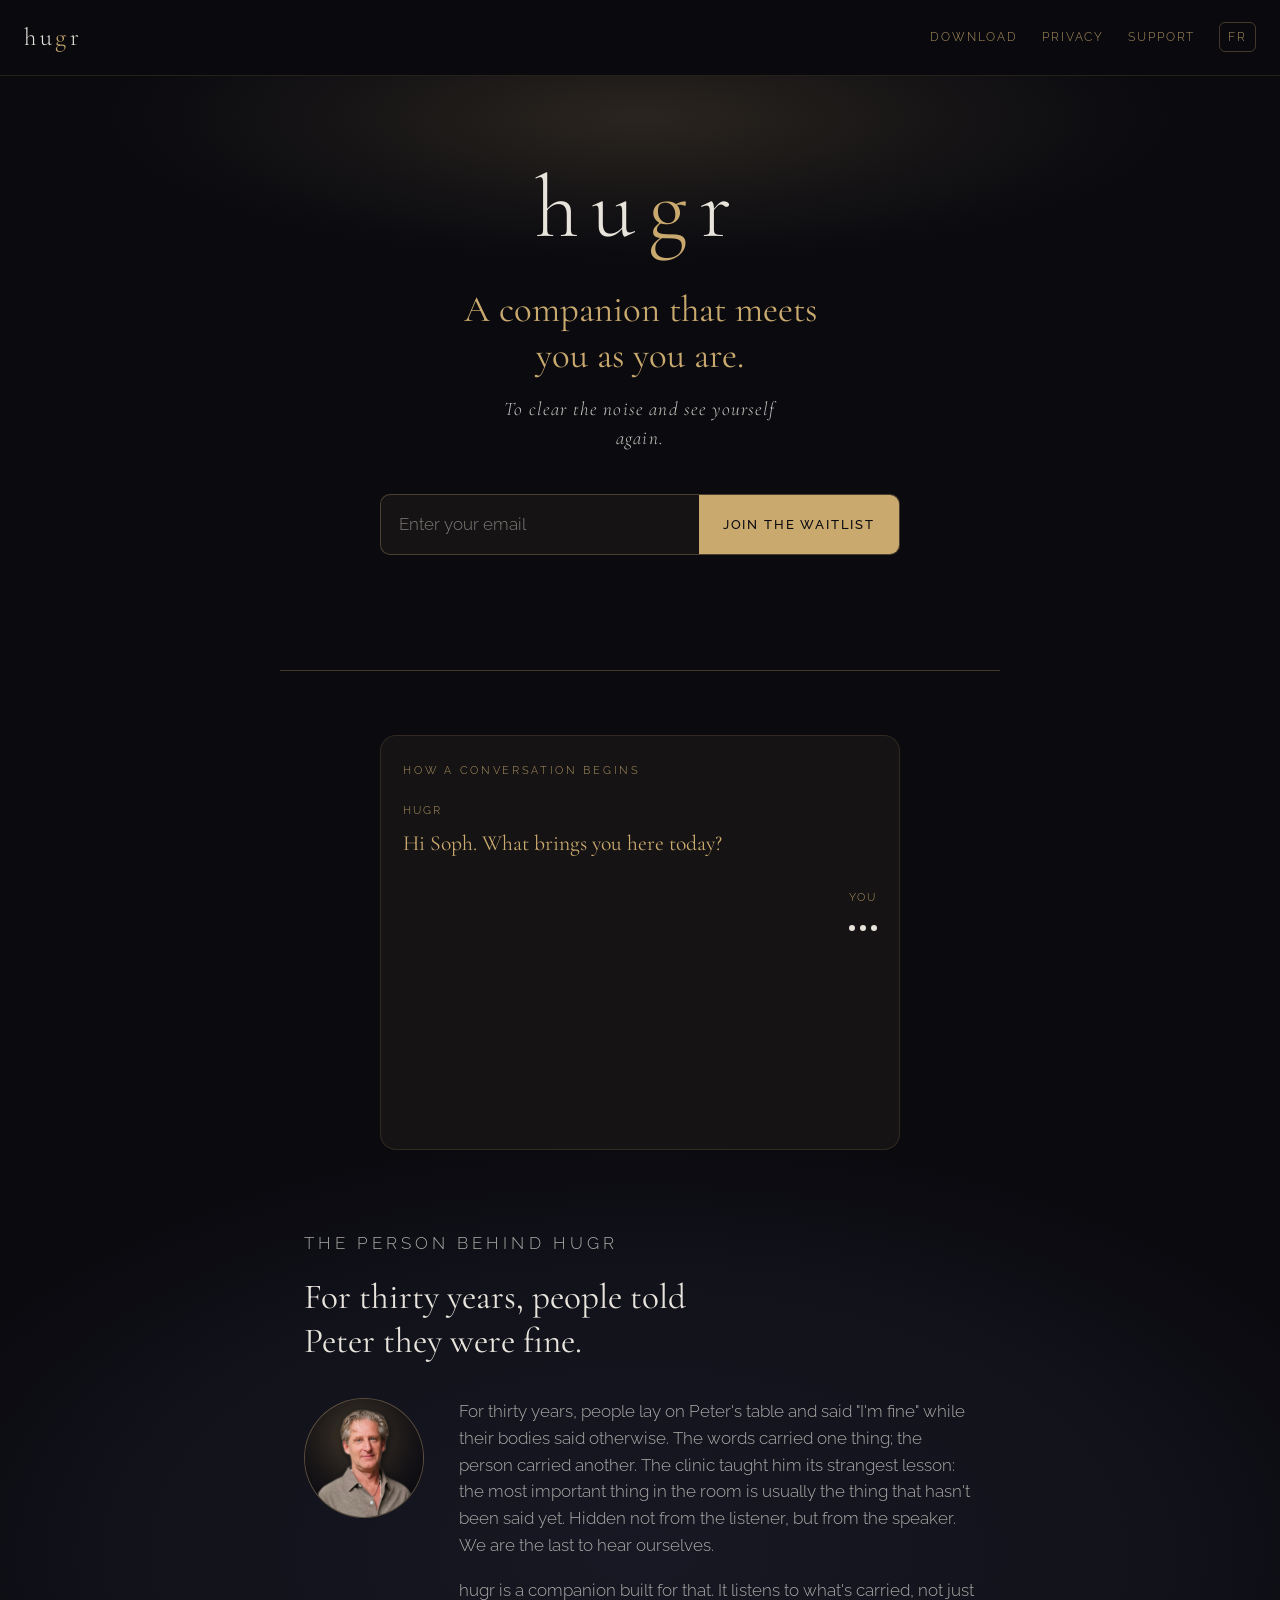
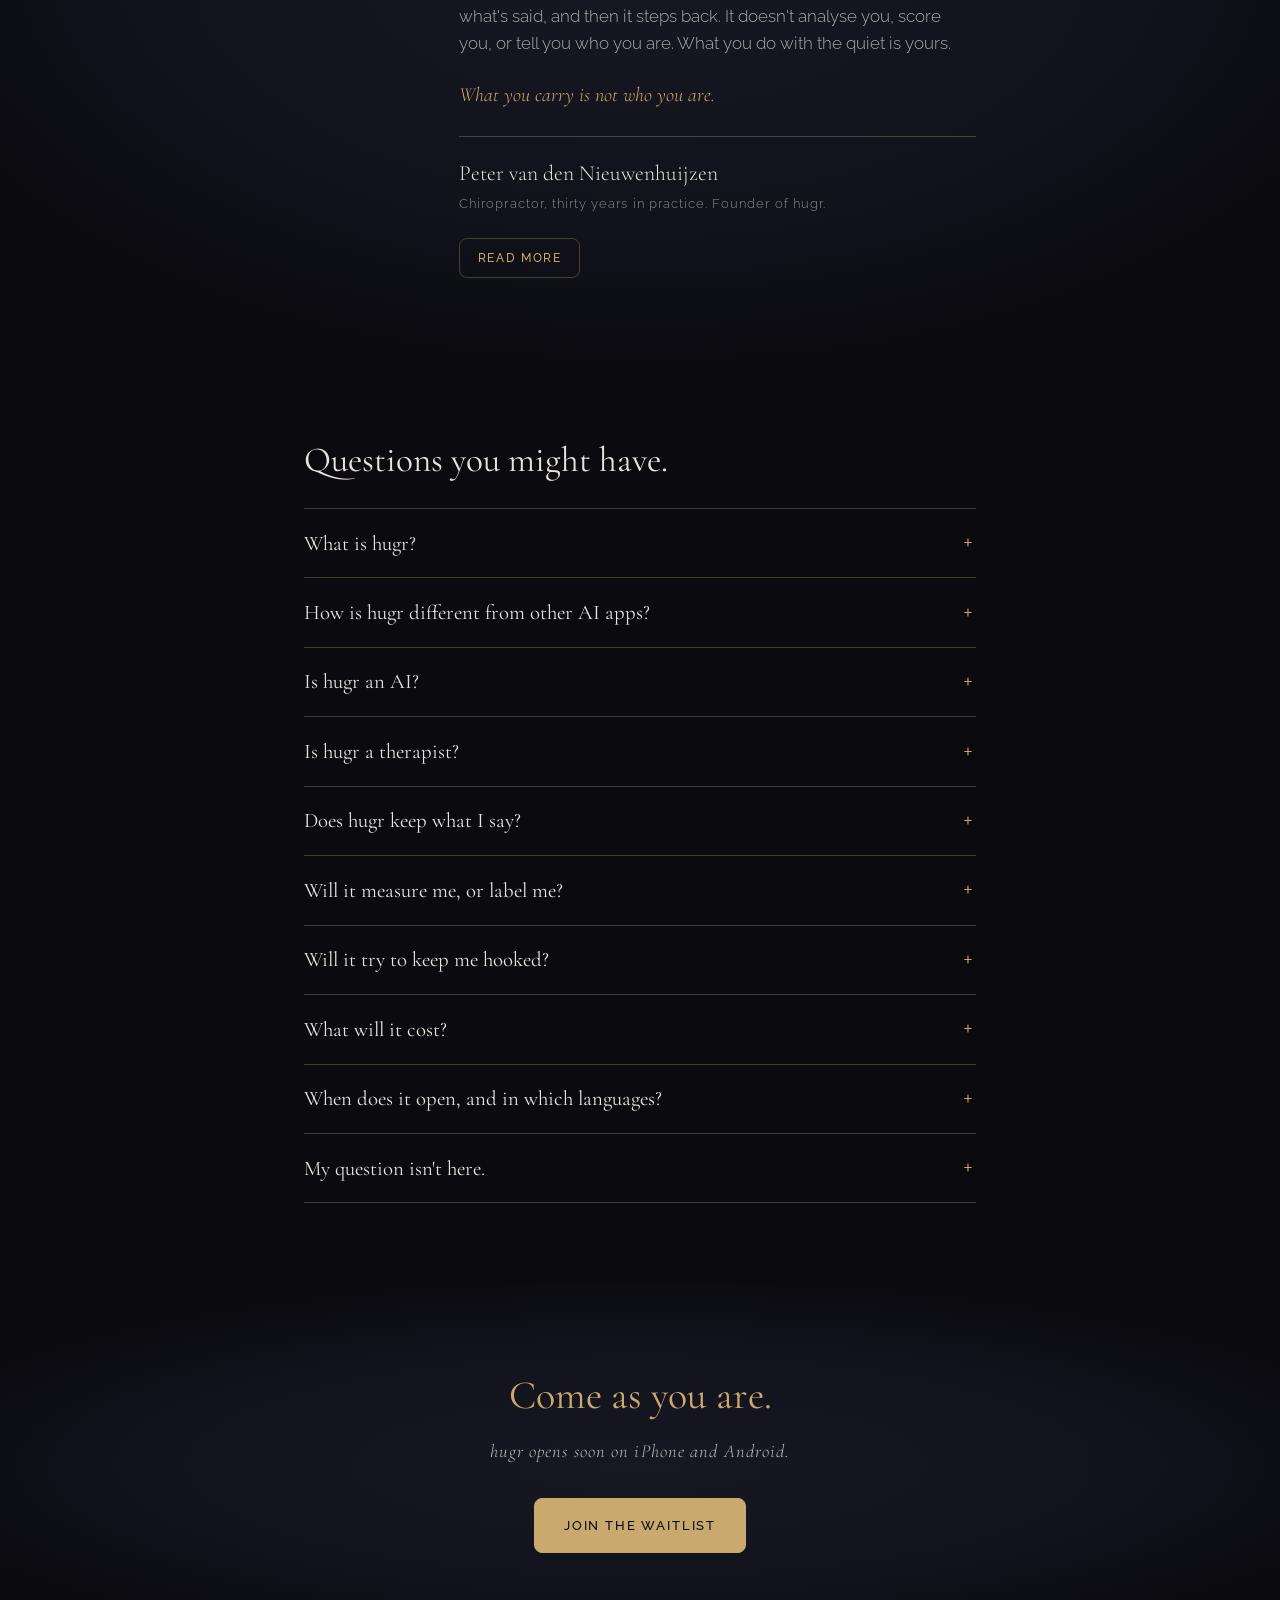
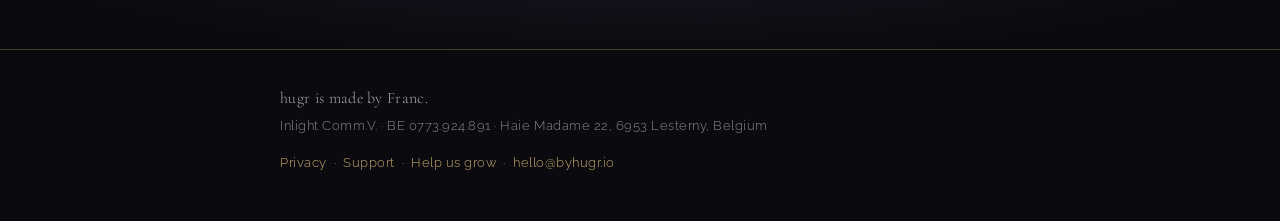
==== commit d7609726: "Add files via upload" ====
--- a/index.html
+++ b/index.html
@@ -67,7 +67,14 @@
 
   :root {
     --ground: #0a0a0f;
-    --ground2: #181824;
+    --ground2: #181824;          /* the peak of the pool below */
+    --ground2rgb: 24, 24, 36;
+    /* The second ground arrives as a pool of light, not a painted wall: it fades to
+       nothing before the section ends, so no seam is ever drawn as an edge. */
+    --pool: radial-gradient(ellipse 70% 60% at 50% 50%,
+            rgba(var(--ground2rgb), 1) 0%,
+            rgba(var(--ground2rgb), .55) 58%,
+            rgba(var(--ground2rgb), 0) 86%);
     --gold: #c9a96e;
     --warm: #e8e4dc;
     --g06: rgba(201,169,110,.06);
@@ -251,8 +258,8 @@
   .faq details[open] { background: var(--g06); }
   .faq details[open] summary, .faq details[open] .a { padding-left: .8rem; padding-right: .8rem; }
 
-  .cta { text-align: center; padding: 5rem 1.5rem 6rem; background: var(--ground2); }
-  section.block.story-block { background: var(--ground2); }
+  .cta { text-align: center; padding: 5rem 1.5rem 6rem; background: var(--pool); }
+  section.block.story-block { background: var(--pool); }
   .cta h2 { font-family: var(--serif); font-weight: 400; font-size: clamp(1.8rem, 4vw, 2.5rem); color: var(--gold); margin: 0 0 .6rem; }
   .cta .tag { font-family: var(--serif); font-style: italic; color: var(--warm); opacity: .8; font-size: 1.15rem; letter-spacing: .06em; margin: 0 0 2rem; }
 
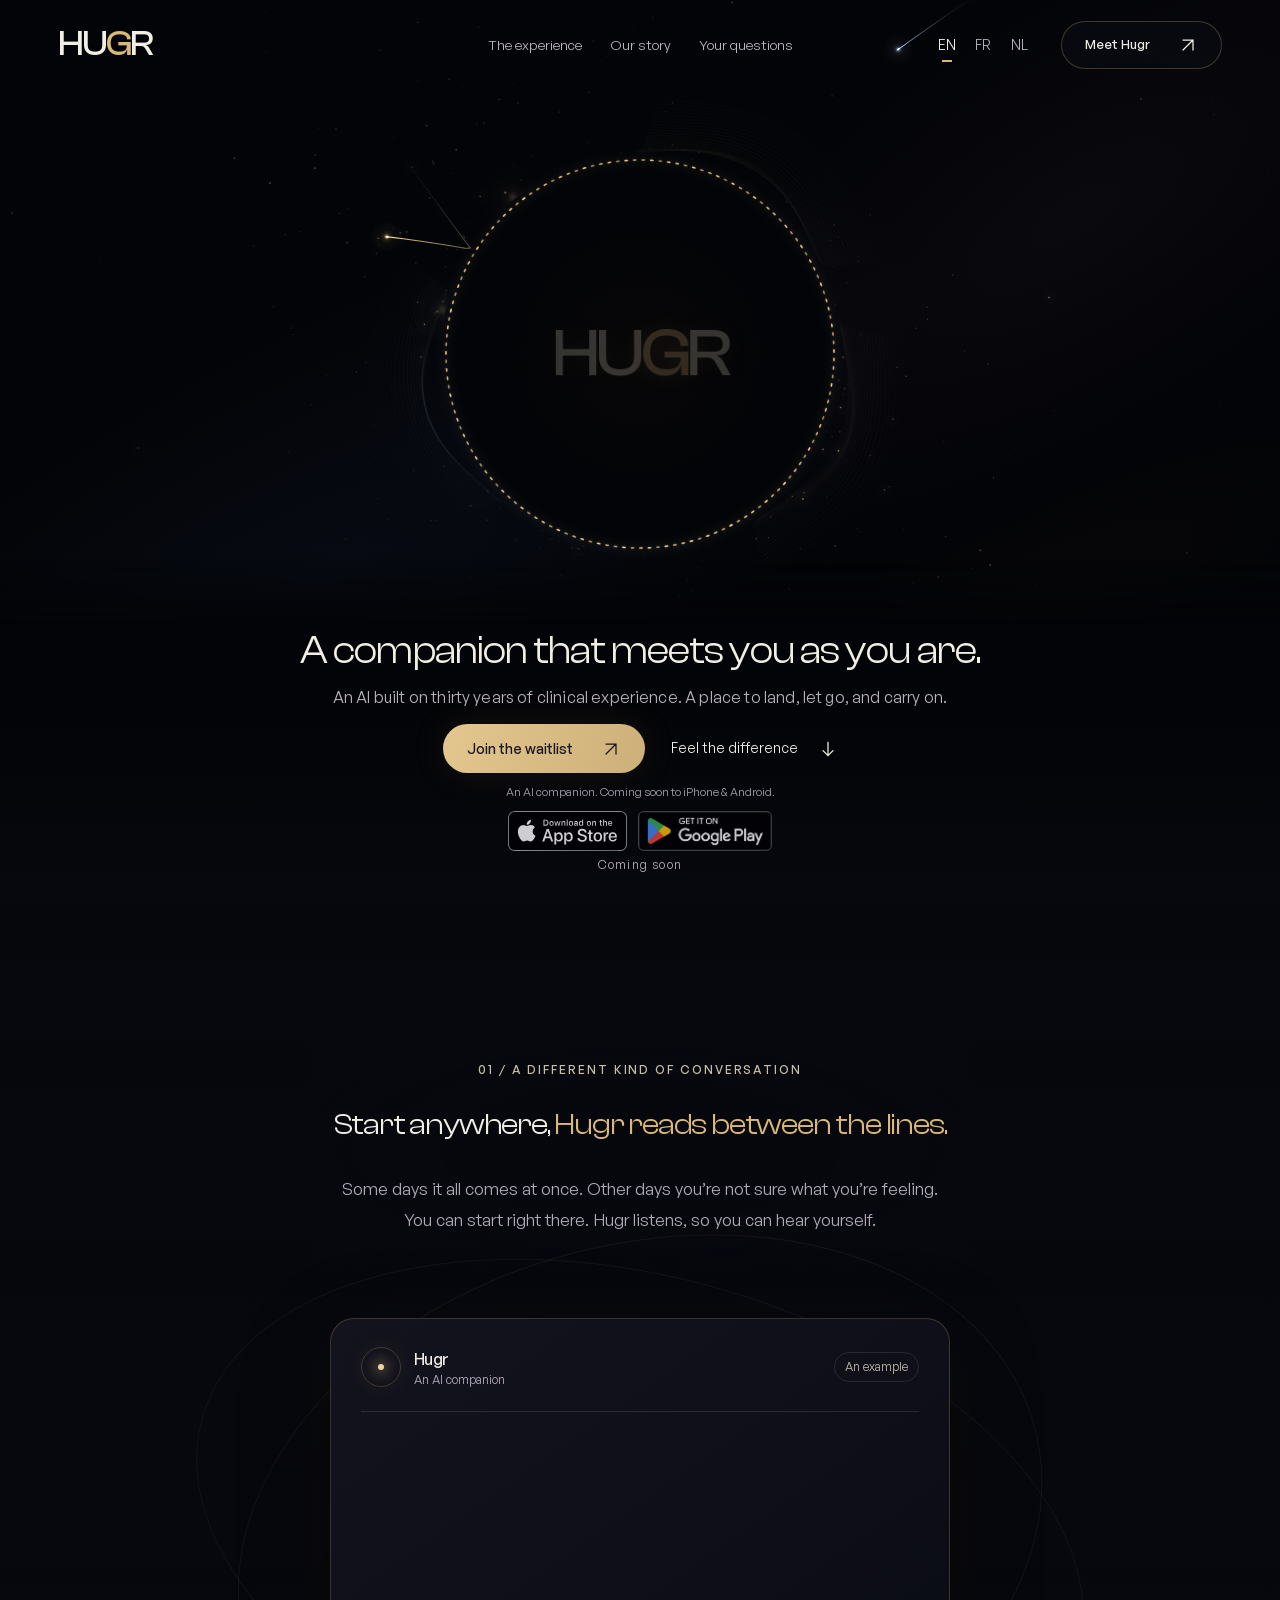
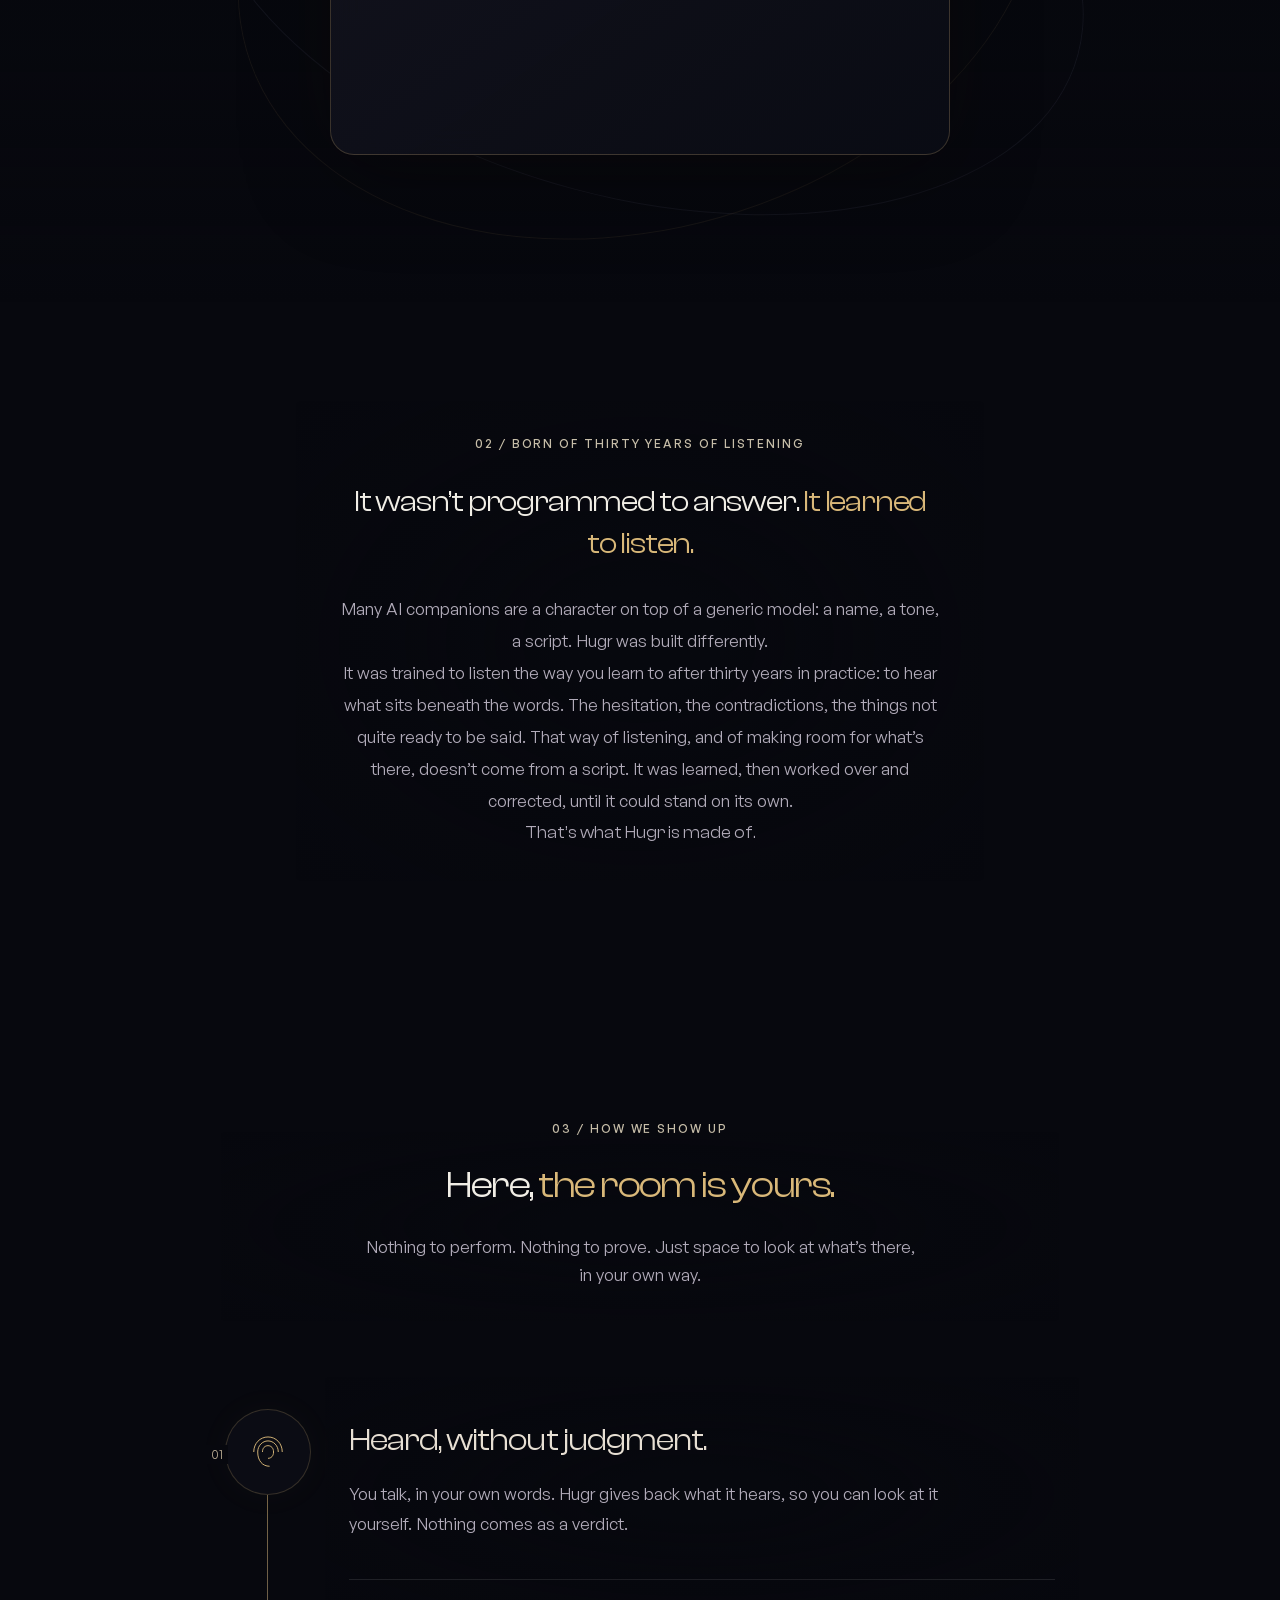
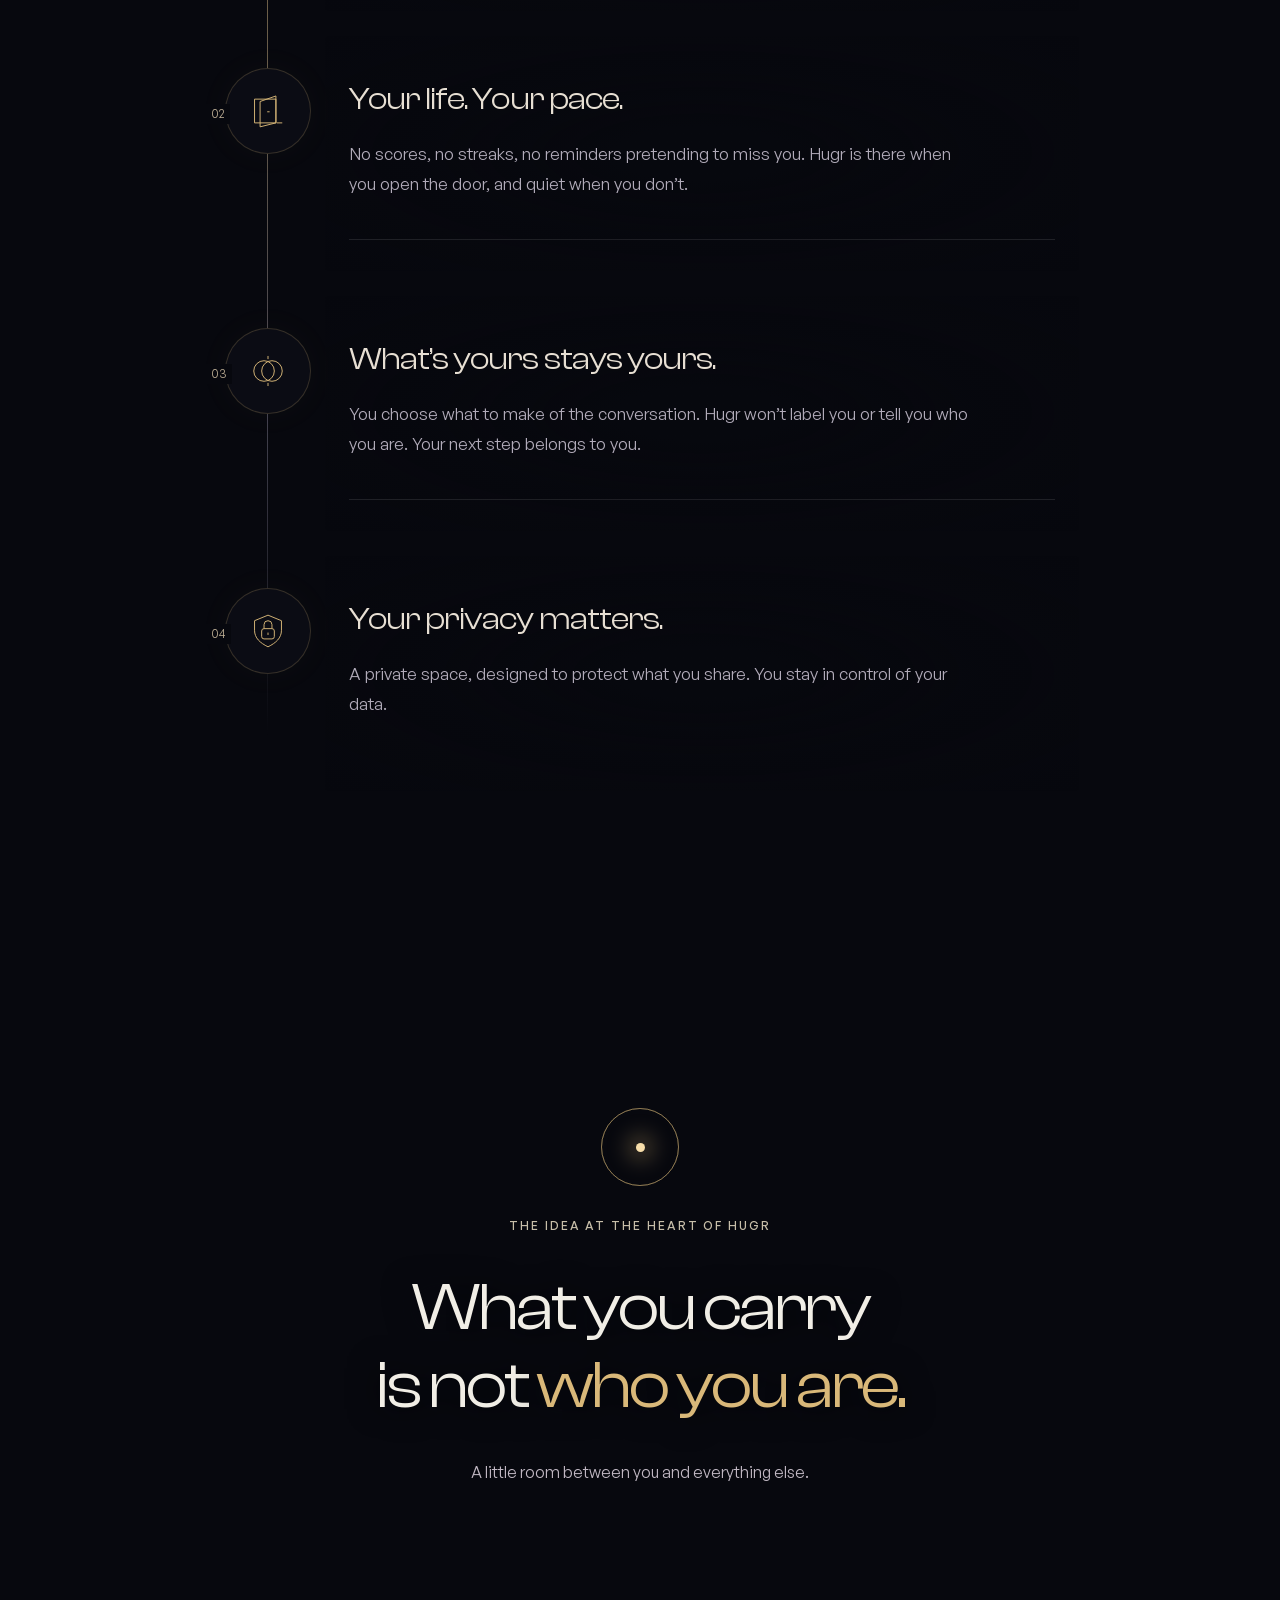
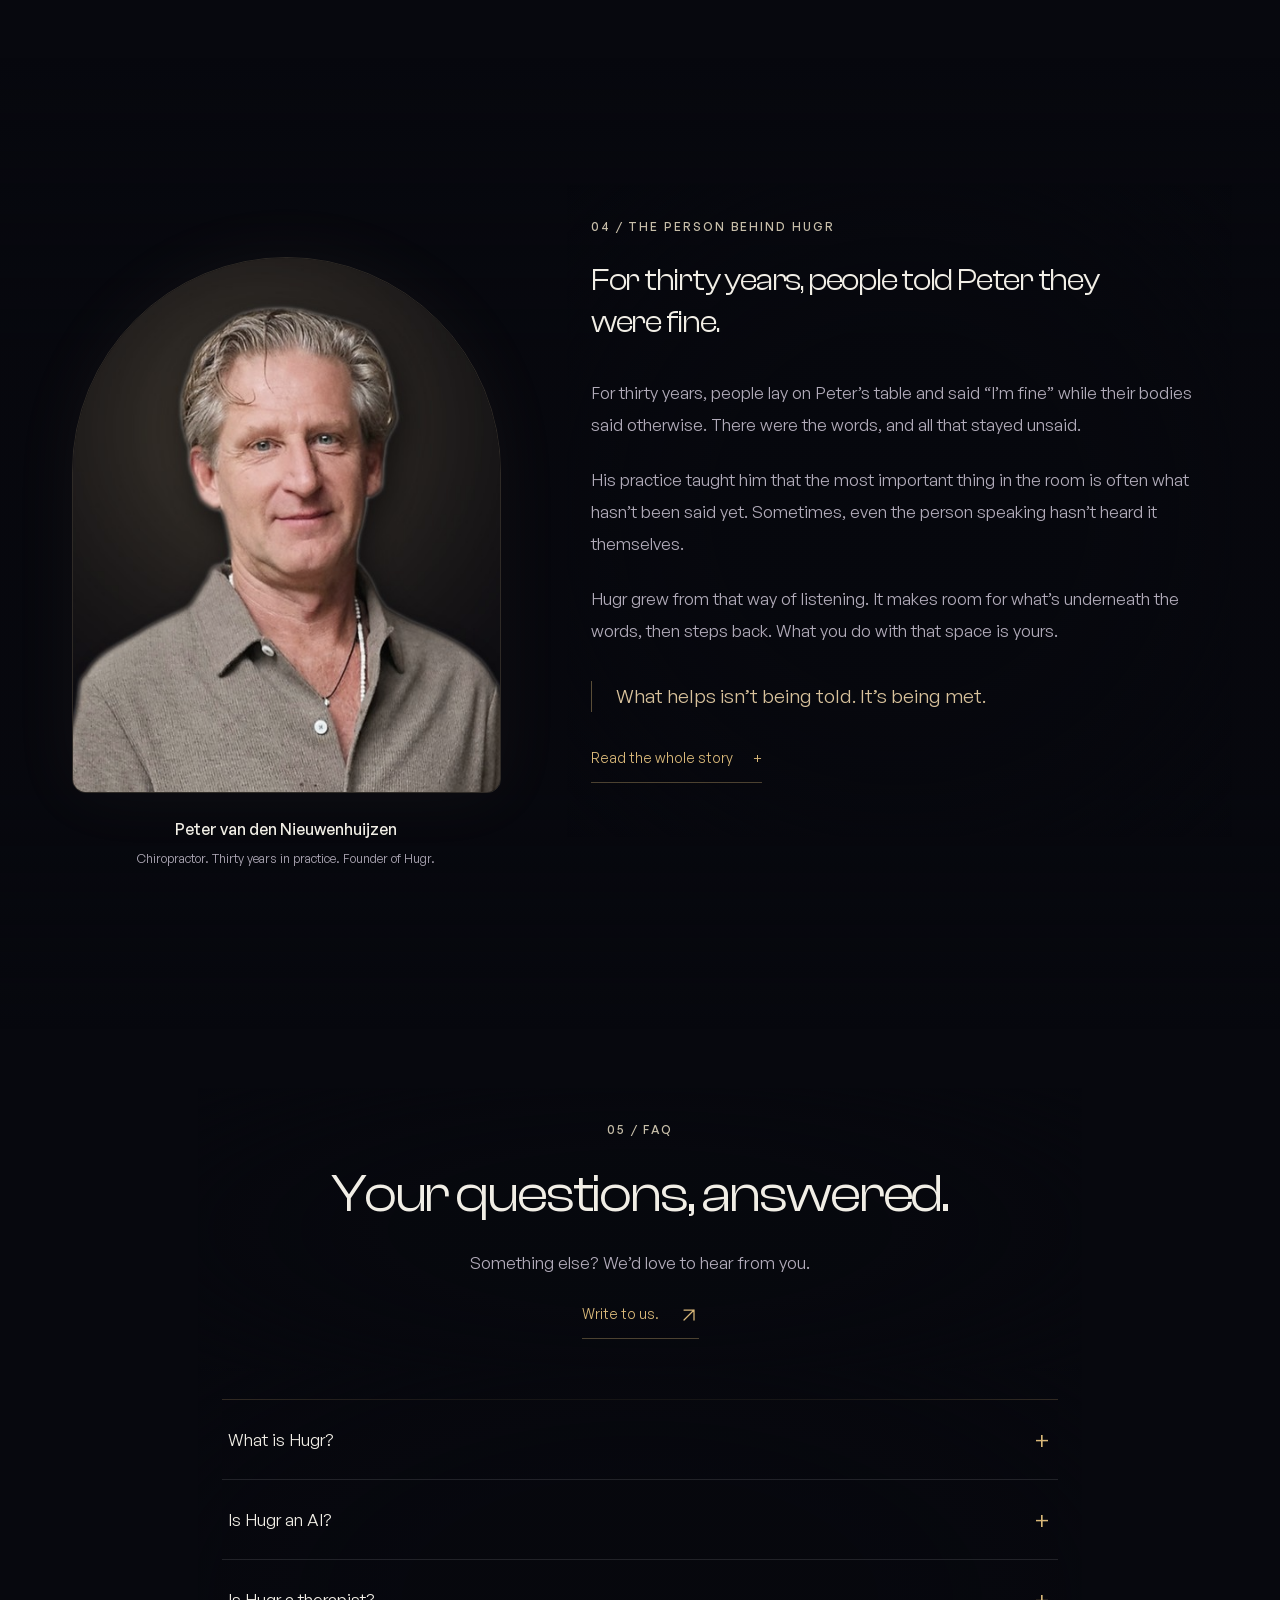
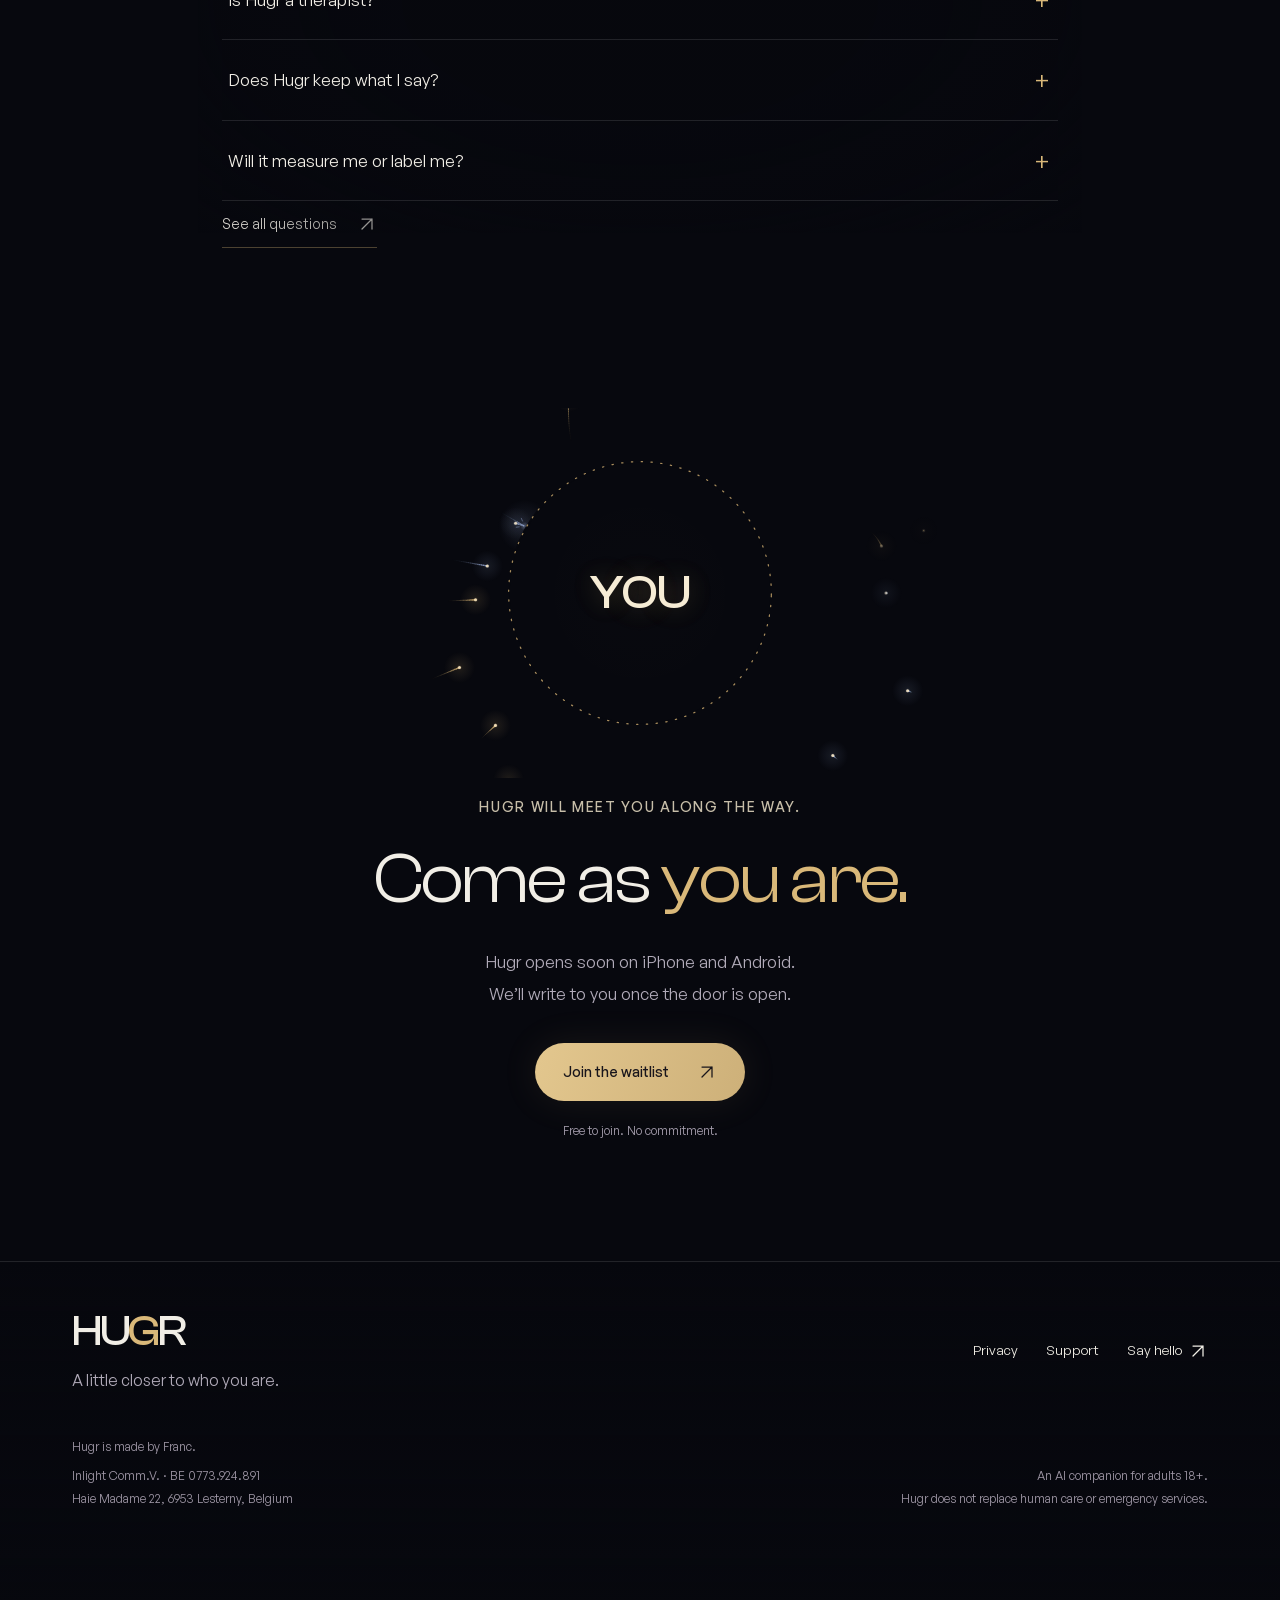
==== commit e4332ee6: "Launch V4 website: new living homepage (EN/FR/NL), connected waitlist, §02, QA - New single-page hom" ====
--- a/index.html
+++ b/index.html
@@ -1,1034 +1,126 @@
-<!DOCTYPE html>
-<html lang="en" data-stage="waitlist">
-<head>
-<meta charset="utf-8">
-<meta name="viewport" content="width=device-width, initial-scale=1">
-<title>hugr. A companion that meets you as you are.</title>
-<meta name="description" content="hugr is an AI companion that meets you as you are. To clear the noise and see yourself again. For adults. Coming to iPhone and Android.">
-
-<link rel="canonical" href="https://byhugr.io/">
-<link rel="alternate" hreflang="en" href="https://byhugr.io/">
-<link rel="alternate" hreflang="fr" href="https://byhugr.io/fr/">
-<link rel="alternate" hreflang="x-default" href="https://byhugr.io/">
-<meta name="theme-color" content="#0a0a0f">
-<!-- Marks the page as scripted before anything paints, so the conversation
-     below can sit in the markup and still animate. No script, no class,
-     and the finished conversation simply stays on screen. -->
-<script>document.documentElement.className += ' js';</script>
-
-<!-- Icons: the door set, at the site root, shared by EN and FR. -->
-<link rel="icon" href="/favicon.ico" sizes="16x16 32x32 48x48">
-<link rel="icon" type="image/png" sizes="32x32" href="/favicon-32.png">
-<link rel="icon" type="image/png" sizes="16x16" href="/favicon-16.png">
-<link rel="apple-touch-icon" sizes="180x180" href="/apple-touch-icon.png">
-<link rel="manifest" href="/site.webmanifest">
-<meta name="apple-mobile-web-app-title" content="hugr">
-
-<!-- Social preview (og.png is supplied, 1200x630; upload it beside index.html). -->
-<meta property="og:type" content="website">
-<meta property="og:site_name" content="hugr">
-<meta property="og:locale" content="en_GB">
-<meta property="og:locale:alternate" content="fr_BE">
-<meta property="og:url" content="https://byhugr.io/">
-<meta property="og:title" content="hugr. A companion that meets you as you are.">
-<meta property="og:description" content="To clear the noise and see yourself again. An AI companion for adults. Coming to iPhone and Android.">
-<meta property="og:image" content="https://byhugr.io/og.png">
-<meta property="og:image:width" content="1200">
-<meta property="og:image:height" content="630">
-<meta property="og:image:alt" content="hugr. A companion that meets you as you are.">
-<meta name="twitter:card" content="summary_large_image">
-<meta name="twitter:title" content="hugr. A companion that meets you as you are.">
-<meta name="twitter:description" content="To clear the noise and see yourself again. An AI companion for adults.">
-<meta name="twitter:image" content="https://byhugr.io/og.png">
-
-<!--
-  ============================================================
-  LAUNCH CHECKLIST  (restore or change when the app goes live)
-  ------------------------------------------------------------
-  1. Waitlist page (#/waitlist) becomes the Download page: swap the
-     sign-up form for App Store / Google Play buttons; same for the hero.
-  2. Privacy policy: resolve every [to confirm] flag, set the date.
-  3. Support page: confirm the report control name, pricing, FR/NL timing.
-  4. The app itself must carry crisis resources in-product.
-  5. Footer "Help us grow" points at byfranc.io for now; give it its own page there.
-  ============================================================
--->
-
-<style>
-  /* ---------- self-hosted fonts (no external calls) ---------- */
-  @font-face { font-family:'Cormorant Garamond'; font-style:normal; font-weight:300; font-display:swap; src:url([data-uri]) format('woff2'); }
-  @font-face { font-family:'Cormorant Garamond'; font-style:normal; font-weight:400; font-display:swap; src:url([data-uri]) format('woff2'); }
-  @font-face { font-family:'Cormorant Garamond'; font-style:normal; font-weight:500; font-display:swap; src:url([data-uri]) format('woff2'); }
-  @font-face { font-family:'Cormorant Garamond'; font-style:italic; font-weight:300; font-display:swap; src:url([data-uri]) format('woff2'); }
-  @font-face { font-family:'Cormorant Garamond'; font-style:italic; font-weight:400; font-display:swap; src:url([data-uri]) format('woff2'); }
-  @font-face { font-family:'Raleway'; font-style:normal; font-weight:300; font-display:swap; src:url([data-uri]) format('woff2'); }
-  @font-face { font-family:'Raleway'; font-style:normal; font-weight:400; font-display:swap; src:url([data-uri]) format('woff2'); }
-  @font-face { font-family:'Raleway'; font-style:normal; font-weight:500; font-display:swap; src:url([data-uri]) format('woff2'); }
-
-  :root {
-    --ground: #0a0a0f;
-    --ground2: #181824;          /* the peak of the pool below */
-    --ground2rgb: 24, 24, 36;
-    /* The second ground arrives as a pool of light, not a painted wall: it fades to
-       nothing before the section ends, so no seam is ever drawn as an edge. */
-    --pool: radial-gradient(ellipse 70% 60% at 50% 50%,
-            rgba(var(--ground2rgb), 1) 0%,
-            rgba(var(--ground2rgb), .55) 58%,
-            rgba(var(--ground2rgb), 0) 86%);
-    --gold: #c9a96e;
-    --warm: #e8e4dc;
-    --g06: rgba(201,169,110,.06);
-    --g08: rgba(201,169,110,.08);
-    --g15: rgba(201,169,110,.15);
-    --g30: rgba(201,169,110,.30);
-    --g50: rgba(201,169,110,.50);
-    --label: rgba(201,169,110,.85);
-    --faint: rgba(232,228,220,.72);
-    --w82: rgba(232,228,220,.82);
-    --w72: rgba(232,228,220,.72);
-    --w50: rgba(232,228,220,.58);
-    --paper: #f1eee8;
-    --paper2: #f8f6f2;
-    --ink: #0a0a0f;
-    --ink2: #45423c;
-    --goldink: #7d5f33;
-    --line: #d9d3c6;
-    --serif: 'Cormorant Garamond', Georgia, serif;
-    --sans: 'Raleway', 'Segoe UI', sans-serif;
-  }
-  * { box-sizing: border-box; }
-  [hidden] { display: none !important; }
-  html { scroll-behavior: smooth; }
-  body { margin: 0; background: var(--ground); color: var(--warm); font-family: var(--sans); font-weight: 300; font-size: 17px; line-height: 1.6; }
-  a { color: inherit; }
-  ::selection { background: var(--g30); }
-
-  /* one focus treatment for the whole site, keyboard only */
-  :focus-visible { outline: 2px solid var(--gold); outline-offset: 2px; }
-  .doc .panel :focus-visible { outline-color: var(--goldink); }
-
-  /* ---------- nav ---------- */
-  nav { position: sticky; top: 0; z-index: 5; display: flex; align-items: center; justify-content: space-between; gap: 1rem; padding: 1.1rem 1.5rem; border-bottom: 1px solid var(--g15); background: rgba(10,10,15,.85); backdrop-filter: blur(10px); }
-  .mark { font-family: var(--serif); font-weight: 300; font-size: 1.55rem; letter-spacing: .15em; color: var(--warm); text-decoration: none; }
-  .mark .g { color: var(--gold); }
-  nav .navlinks { display: flex; gap: 1.5rem; align-items: center; }
-  nav .navlinks a { text-decoration: none; font-size: .78rem; letter-spacing: .15em; text-transform: uppercase; color: var(--label); }
-  nav .navlinks a:hover, nav .navlinks a[aria-current="page"] { color: var(--gold); }
-  @media (max-width: 640px) { nav .navlinks { gap: 1rem; } nav .navlinks a { font-size: .68rem; letter-spacing: .1em; } }
-  nav .navlinks a { white-space: nowrap; }
-  /* the hit area reaches the 24 px floor without moving anything.
-     The pill keeps its own padding, so it gets the room invisibly instead. */
-  nav .navlinks a:not(.lang) { padding-block: .65rem; margin-block: -.65rem; }
-  nav .navlinks a.lang { position: relative; }
-  nav .navlinks a.lang::after { content: ""; position: absolute; inset: -.45rem -.35rem; }
-  nav .navlinks a.lang { border: 1px solid var(--g30); border-radius: 6px; padding: .25rem .5rem; }
-  nav .navlinks a.lang:hover { border-color: var(--gold); }
-  @media (max-width: 520px) { nav .navlinks a[data-route="/privacy"] { display: none; } nav .navlinks { gap: .8rem; } }
-
-  /* ---------- pages ---------- */
-  .page { display: none; }
-  .page.on { display: block; }
-  .wrap { max-width: 720px; margin: 0 auto; padding: 0 1.5rem; }
-
-  /* ---------- hero ---------- */
-  /* the light from an open door, just above the wordmark */
-  .hero { text-align: center; padding: 5.5rem 1.5rem 4.5rem;
-          background: radial-gradient(ellipse 58% 34% at 50% 7%,
-                      rgba(201,169,110,.17), rgba(201,169,110,.05) 46%, transparent 72%); }
-  .hero .bigmark { font-family: var(--serif); font-weight: 300; font-size: clamp(3.4rem, 9vw, 5.5rem); letter-spacing: .15em; line-height: 1; color: var(--warm); margin: 0; }
-  .hero .bigmark .g { color: var(--gold); }
-  .hero .eyebrow { margin-bottom: .2rem; }
-  .hero h1 { font-family: var(--serif); font-weight: 400; font-size: clamp(1.6rem, 3.6vw, 2.3rem); line-height: 1.25; color: var(--gold); margin: 2.2rem auto 0; max-width: 20ch; }
-  .hero .tag { font-family: var(--serif); font-style: italic; font-weight: 300; font-size: 1.2rem; letter-spacing: .06em; color: var(--warm); margin: 1rem auto 0; opacity: .85; max-width: 34ch; line-height: 1.5; }
-  .hero .meta { margin-top: 1.6rem; font-size: .82rem; letter-spacing: .06em; color: var(--faint); }
-  .hair { height: 1px; background: var(--g30); border: 0; margin: 0 auto; max-width: 720px; }
-
-  /* ---------- join: one field, then one confirmation ---------- */
-  .btn { display: inline-block; font-family: var(--sans); font-weight: 500; font-size: .82rem; letter-spacing: .14em; text-transform: uppercase; text-decoration: none; color: var(--ground); background: var(--gold); border: 1px solid var(--gold); border-radius: 8px; padding: 1rem 1.8rem; cursor: pointer; transition: background .2s, color .2s, opacity .2s; white-space: nowrap; }
-  .btn:hover { background: transparent; color: var(--gold); }
-  /* a long label (the French CTA at 360 px) wraps inside the pill instead of
-     pushing the page sideways */
-  .btn { max-width: 100%; white-space: normal; text-wrap: balance; }
-  .btn:disabled { opacity: .5; cursor: wait; }
-  .btn.ghost { background: transparent; color: var(--gold); }
-  .btn.ghost:hover { background: var(--g08); }
-
-  .join { max-width: 520px; margin: 2.6rem auto 0; text-align: left; }
-  /* one element: the field and its button share one border and one radius */
-  .joinrow { display: flex; align-items: stretch; background: var(--g06); border: 1px solid var(--g30); border-radius: 10px; overflow: hidden; transition: border-color .2s; }
-  .joinrow:focus-within { border-color: var(--gold); }
-  .joinrow input { flex: 1 1 auto; min-width: 0; font: inherit; font-size: 1.05rem; color: var(--warm); background: transparent; border: 0; outline: none; padding: 1rem 1.1rem; }
-  .joinrow input::placeholder { color: rgba(232,228,220,.5); }
-  .joinrow .go { border: 0; border-radius: 0; padding: 0 1.5rem; margin: 0; }
-  .joinrow .go:hover { background: #d9bc85; color: var(--ground); }
-  .go .short { display: none; }
-  @media (max-width: 480px) { .joinrow { flex-direction: column; } .joinrow input { padding: 1rem 1rem; border-bottom: 1px solid var(--g15); text-align: center; } .joinrow .go { width: 100%; padding: 1rem; } }
-
-  .confirm { margin-top: .2rem; border: 1px solid var(--g30); border-radius: 10px; background: var(--g06); padding: 1.3rem 1.4rem 1.2rem; }
-  .confirm-lead { margin: 0 0 .6rem; font-size: .95rem; color: var(--warm); }
-  .confirm-lead .em { color: var(--gold); }
-  .confirm-lead a { color: var(--label); font-size: .82rem; margin-left: .4rem; }
-  .check { display: grid; grid-template-columns: 1.25rem 1fr; gap: .6rem; align-items: start; margin-top: .6rem; font-size: .92rem; line-height: 1.55; color: var(--faint); cursor: pointer; }
-  .check input { accent-color: var(--gold); width: 1.05rem; height: 1.05rem; margin: .15rem 0 0; }
-  .check a { color: var(--gold); }
-  .confirm .btn { width: 100%; margin-top: 1.1rem; }
-  .hp { position: absolute; left: -9999px; width: 1px; height: 1px; overflow: hidden; }
-  .err { color: #e8b98a; font-size: .9rem; margin-top: .8rem; min-height: 1.1em; text-align: center; }
-  .fine { font-size: .8rem; color: var(--w50); text-align: center; margin: .9rem 0 0; line-height: 1.6; }
-
-  .done { max-width: 520px; margin: 2.6rem auto 0; text-align: center; }
-  .done h2 { font-family: var(--serif); font-weight: 400; font-size: clamp(1.9rem, 4vw, 2.5rem); color: var(--gold); margin: 0 0 .8rem; }
-  .done > p { color: var(--warm); margin: 0 auto 1rem; max-width: 40ch; }
-  .done .preview { font-size: .85rem; color: #e8b98a; border: 1px dashed rgba(232,184,138,.5); border-radius: 8px; padding: .7rem 1rem; margin: 1.2rem auto 0; max-width: 34ch; }
-  .more { margin-top: 2.2rem; border-top: 1px solid var(--g30); padding-top: 1.8rem; text-align: left; }
-  .more-lead { font-size: .92rem; color: var(--faint); text-align: center; margin: 0 0 1.2rem; }
-  .field { margin-top: 1rem; }
-  .field label, .field legend { display: block; font-size: .7rem; letter-spacing: .16em; text-transform: uppercase; color: var(--label); margin-bottom: .45rem; padding: 0; }
-  .field input[type=text] { width: 100%; font: inherit; font-size: 1.05rem; color: var(--warm); background: var(--g06); border: 1px solid var(--g30); border-radius: 8px; padding: .8rem 1rem; outline: none; }
-  .field input:focus { border-color: var(--gold); }
-  fieldset.field { border: 0; margin: 1rem 0 0; padding: 0; }
-  .langs { display: flex; gap: .5rem; }
-  .langs label { flex: 1 1 0; margin: 0; font-size: .92rem; letter-spacing: .02em; text-transform: none; color: var(--faint); border: 1px solid var(--g30); border-radius: 8px; padding: .6rem .4rem; cursor: pointer; display: flex; align-items: center; justify-content: center; gap: .4rem; text-align: center; }
-  .langs input { accent-color: var(--gold); margin: 0; }
-  .langs label:has(input:checked) { border-color: var(--gold); color: var(--warm); background: var(--g08); }
-  .more .btn { margin-top: 1.5rem; width: 100%; }
-  .more-done { text-align: center; color: var(--gold); font-family: var(--serif); font-size: 1.2rem; margin: 1.2rem 0 0; }
-
-  /* ---------- animated conversation ---------- */
-  .convo { max-width: 520px; width: calc(100% - 3rem); margin: 4rem auto 0; padding: 1.6rem 1.4rem;
-           background: var(--g06); border: 1px solid var(--g15); border-radius: 16px; }
-  .convo .convo-eyebrow { margin: 0 0 1.4rem; }
-  /* visible by default: with no script the conversation is simply there.
-     :root.js is set by the head script, so only a scripted page hides it. */
-  .msg { margin-top: 1.7rem; transition: opacity .5s ease, transform .5s ease; }
-  :root.js .msg { opacity: 0; transform: translateY(6px); }
-  :root.js .msg.show { opacity: 1; transform: none; }
-  .msg:first-child { margin-top: 0; }
-  .msg .who { font-size: .68rem; letter-spacing: .16em; text-transform: uppercase; color: var(--label); margin-bottom: .4rem; }
-  .msg.you .who { text-align: right; }
-  .msg .bubble { font-family: var(--serif); font-weight: 400; font-size: 1.35rem; line-height: 1.65; }
-  .msg.hugr .bubble { color: var(--gold); max-width: 88%; }
-  .msg.you .bubble { color: var(--warm); max-width: 88%; margin-left: auto; text-align: right; font-family: var(--sans); font-weight: 300; font-size: 1.05rem; line-height: 1.6; }
-  .caret { display: inline-block; width: 2px; height: 1.05em; background: var(--warm); margin-left: 1px; vertical-align: -0.15em; animation: blink 1s step-end infinite; }
-  @keyframes blink { 50% { opacity: 0; } }
-  .dots { display: inline-flex; gap: 5px; height: 1.3em; align-items: center; }
-  .dots i { width: 6px; height: 6px; border-radius: 50%; background: var(--gold); animation: pulse 1.4s infinite ease-in-out; }
-  .msg.you .dots i { background: var(--warm); }
-  .dots i:nth-child(2) { animation-delay: .2s; } .dots i:nth-child(3) { animation-delay: .4s; }
-  @keyframes pulse { 0%,80%,100% { opacity: .3; transform: scale(.8); } 40% { opacity: 1; transform: scale(1); } }
-
-  /* ---------- content blocks ---------- */
-  section.block { padding: 5rem 1.5rem; }
-  .eyebrow { font-size: .7rem; letter-spacing: .24em; text-transform: uppercase; color: var(--label); margin: 0 0 1rem; }
-  /* gold is kept for hugr's own voice and for anything you can press;
-     the hero and the closing call keep theirs as the two brand moments */
-  section.block h2 { font-family: var(--serif); font-weight: 400; font-size: clamp(1.7rem, 3.4vw, 2.2rem); line-height: 1.25; color: var(--warm); margin: 0 0 1.4rem; max-width: 24ch; }
-  section.block p { margin: 0 0 1.1rem; color: var(--w72); max-width: 58ch; font-size: 1.05rem; }
-  section.block p strong { color: var(--warm); font-weight: 400; }
-
-  /* ---------- the story ---------- */
-  .story { display: grid; grid-template-columns: 120px 1fr; gap: 2.2rem; align-items: start; margin-top: 2.2rem; }
-  .story .photo { width: 120px; height: 120px; border-radius: 50%; border: 1px solid var(--g30); background: radial-gradient(circle at 35% 30%, rgba(201,169,110,.22), rgba(201,169,110,.05)); display: flex; align-items: center; justify-content: center; font-family: var(--serif); font-size: 2.6rem; color: var(--gold); overflow: hidden; position: sticky; top: 6rem; }
-  .story .photo img { width: 100%; height: 100%; object-fit: cover; display: block; }
-  .story p { margin: 0 0 1.1rem; }
-  .story .quiet { font-family: var(--serif); font-style: italic; font-size: 1.25rem; line-height: 1.55; color: var(--gold); margin: 1.4rem 0 1.4rem; }
-  .story .sig { margin-top: 1.6rem; padding-top: 1.2rem; border-top: 1px solid var(--g30); }
-  .story-more { display: inline-block; margin-top: 1.5rem; font-family: var(--sans); font-weight: 500;
-                font-size: .74rem; letter-spacing: .14em; text-transform: uppercase; color: var(--gold);
-                background: transparent; border: 1px solid var(--g30); border-radius: 8px;
-                padding: .75rem 1.1rem; cursor: pointer; }
-  .story-more:hover { border-color: var(--gold); background: var(--g08); }
-  .story-fade { animation: storyfade .25s ease; }
-  @keyframes storyfade { from { opacity: 0; } to { opacity: 1; } }
-  .story .sig .name { font-family: var(--serif); font-size: 1.35rem; color: var(--warm); margin: 0 0 .15rem; }
-  .story .sig .role { font-size: .82rem; letter-spacing: .08em; color: var(--w50); margin: 0; }
-  @media (max-width: 560px) { .story { grid-template-columns: 1fr; gap: 1.4rem; justify-items: center; } .story .photo { position: static; } .story p { text-align: left; } .story .sig { width: 100%; } }
-
-  /* ---------- FAQ ---------- */
-  .faq { margin-top: 1.6rem; border-top: 1px solid var(--g30); }
-  .faq details { border-bottom: 1px solid var(--g30); }
-  .faq summary { list-style: none; cursor: pointer; padding: 1.1rem 2.2rem 1.1rem 0; font-family: var(--serif); font-weight: 400; font-size: 1.3rem; color: var(--warm); position: relative; }
-  .faq summary:hover, .faq details[open] summary { color: var(--gold); }
-  .faq summary::-webkit-details-marker { display: none; }
-  .faq summary::after { content: "+"; position: absolute; right: .2rem; top: 50%; transform: translateY(-50%); font-family: var(--sans); font-weight: 300; font-size: 1.5rem; color: var(--gold); }
-  .faq details[open] summary::after { content: "\2212"; }
-  .faq .a { padding: 0 0 1.3rem; }
-  .faq .a p { margin: 0 0 .8rem; font-size: 1.02rem; color: var(--w72); max-width: 58ch; }
-  .faq .a a { color: var(--gold); }
-  .faq details[open] { background: var(--g06); }
-  .faq details[open] summary, .faq details[open] .a { padding-left: .8rem; padding-right: .8rem; }
-
-  .cta { text-align: center; padding: 5rem 1.5rem 6rem; background: var(--pool); }
-  section.block.story-block { background: var(--pool); }
-  .cta h2 { font-family: var(--serif); font-weight: 400; font-size: clamp(1.8rem, 4vw, 2.5rem); color: var(--gold); margin: 0 0 .6rem; }
-  .cta .tag { font-family: var(--serif); font-style: italic; color: var(--warm); opacity: .8; font-size: 1.15rem; letter-spacing: .06em; margin: 0 0 2rem; }
-
-  /* ---------- footer ---------- */
-  footer { border-top: 1px solid var(--g30); padding: 2.2rem 1.5rem 3rem; font-size: .8rem; letter-spacing: .04em; color: var(--faint); }
-  footer .row { max-width: 720px; margin: 0 auto; display: flex; flex-wrap: wrap; justify-content: space-between; gap: 1rem 2rem; }
-  footer a { text-decoration: none; color: var(--gold); }
-  footer .franc { font-family: var(--serif); font-size: 1rem; letter-spacing: .02em; margin-bottom: .3rem; }
-  footer .franc .dot { color: var(--gold); }
-  footer .legal { color: var(--w50); }
-
-  /* ---------- reading pages: a paper card in the dark room ---------- */
-  .doc { padding: 3.5rem 1.5rem 5rem; }
-  .doc .wrap { max-width: 780px; }
-  .doc .panel { background: var(--paper); color: var(--ink); border: 1px solid var(--g30); border-radius: 12px; padding: 2.8rem 2.6rem 2.4rem; box-shadow: 0 30px 80px rgba(0,0,0,.45); }
-  @media (max-width: 640px) { .doc .panel { padding: 1.8rem 1.2rem 1.6rem; } }
-  .doc .eyebrow { color: var(--goldink); }
-  .doc h1 { font-family: var(--serif); font-weight: 400; font-size: clamp(2.1rem, 5vw, 2.9rem); line-height: 1.15; color: var(--ink); margin: 0 0 .6rem; }
-  .doc .lede { font-family: var(--serif); font-weight: 400; font-size: 1.3rem; line-height: 1.5; color: var(--ink2); margin: 0 0 2rem; }
-  .doc h2 { font-family: var(--serif); font-weight: 500; font-size: 1.45rem; color: var(--ink); margin: 2.4rem 0 .6rem; }
-  .doc p, .doc li { color: var(--ink2); font-size: 1rem; line-height: 1.75; }
-  .doc p { margin: .5rem 0; }
-  .doc p strong, .doc li strong { color: var(--ink); font-weight: 500; }
-  .doc a { color: var(--goldink); }
-  .doc ul { padding-left: 1.2rem; margin: .5rem 0 1rem; }
-  .doc li { margin: .3rem 0; }
-  .doc .meta { font-size: .78rem; letter-spacing: .08em; text-transform: uppercase; color: var(--ink2); margin-bottom: 2rem; }
-  .doc table { width: 100%; border-collapse: collapse; margin: 1rem 0 1.4rem; font-size: .92rem; }
-  .doc th { text-align: left; font-weight: 500; font-size: .72rem; letter-spacing: .12em; text-transform: uppercase; color: var(--goldink); padding: .5rem .5rem; border-bottom: 1px solid var(--ink); }
-  .doc td { padding: .65rem .5rem; border-bottom: 1px solid var(--line); vertical-align: top; color: var(--ink2); line-height: 1.55; }
-  .doc td:first-child { color: var(--ink); }
-  .tablewrap { overflow-x: auto; }
-  .flag { color: var(--goldink); font-size: .85em; font-style: italic; }
-  /* ---------- stage: waitlist now, live when the app opens ----------
-     Flip data-stage on <html> to "live" at launch; the app-era text returns
-     unchanged and the waitlist-only paragraph steps out of the way. */
-  :root[data-stage="waitlist"] .app-era { display: none; }
-  :root[data-stage="live"] .waitlist-era { display: none; }
-  /* the section numbers are generated, so a hidden section leaves no gap */
-  #page-privacy .panel { counter-reset: sec; }
-  #page-privacy .panel h2.sec::before { counter-increment: sec; content: counter(sec) ". "; }
-  .flag::before { content: "["; } .flag::after { content: "]"; }
-  .urgent { border: 1px solid var(--goldink); border-radius: 10px; background: var(--paper2); padding: 1.3rem 1.5rem; margin: 0 0 2rem; }
-  .urgent h2 { margin-top: 0; }
-  .urgent li { color: var(--ink); }
-  .qa h3 { font-family: var(--serif); font-weight: 500; font-size: 1.2rem; color: var(--ink); margin: 1.8rem 0 .3rem; }
-
-  /* ---------- printable card (a white object in the dark room) ---------- */
-  .cardpage { padding: 3.5rem 1.5rem 5rem; }
-  .cardpage .eyebrow { text-align: center; }
-  .cardpage h1 { font-family: var(--serif); font-weight: 400; text-align: center; font-size: 2rem; color: var(--gold); margin: 0 0 2rem; }
-  .pcard { width: 100%; max-width: 420px; margin: 0 auto; background: #fff; color: var(--ink); border: 1px solid var(--line); border-radius: 10px; padding: 2.2rem 2rem 1.8rem; text-align: center; }
-  .pcard .m { font-family: var(--serif); font-weight: 300; font-size: 2.6rem; letter-spacing: .15em; line-height: 1; margin: 0; }
-  .pcard .m .g { color: var(--goldink); }
-  .pcard .l { font-family: var(--serif); font-size: 1.25rem; line-height: 1.35; margin: 1rem 0 0; }
-  .pcard .qr { width: 180px; height: 180px; margin: 1.5rem auto 0; }
-  .pcard .qr svg { width: 100%; height: 100%; display: block; }
-  .pcard .s { font-size: .72rem; letter-spacing: .16em; text-transform: uppercase; color: var(--goldink); margin: 1rem 0 .3rem; }
-  .pcard .u { font-size: .9rem; color: var(--ink2); margin: 0; word-break: break-all; }
-  .pcard .f { font-size: .75rem; color: var(--ink2); margin: 1.3rem 0 0; line-height: 1.5; border-top: 1px solid var(--line); padding-top: 1rem; }
-  .cardtools { max-width: 420px; margin: 2rem auto 0; text-align: center; color: var(--faint); font-size: .92rem; }
-  .cardtools .btn { margin: .3rem; }
-  @media print {
-    @page { size: A6; margin: 0; }
-    body { background: #fff !important; }
-    nav, footer, .cardtools, .cardpage > .eyebrow, .cardpage > h1 { display: none !important; }
-    .cardpage { padding: 0; }
-    .pcard { border: 0; max-width: none; padding: 9mm 8mm; }
-  }
-
-  @media (prefers-reduced-motion: reduce) {
-    html { scroll-behavior: auto; }
-    .dots i { animation: none; opacity: .75; }
-    .caret { animation: none; }
-    .msg, :root.js .msg { opacity: 1; transform: none; transition: none; }
-    .story-fade { animation: none; }
-  }
-</style>
-</head>
-<body>
-
-<nav>
-  <a class="mark" href="#/">hu<span class="g">g</span>r</a>
-  <div class="navlinks">
-    <a href="#/waitlist" data-route="/waitlist">Download</a>
-    <a href="#/privacy" data-route="/privacy">Privacy</a>
-    <a href="#/support" data-route="/support">Support</a>
-    <a href="/fr/" class="lang" lang="fr" hreflang="fr" title="Français" data-base="/fr/">FR</a>
-  </div>
-</nav>
-
-<!-- =================== LANDING =================== -->
-<main class="page on" id="page-home">
-  <div class="hero">
-    <p class="bigmark">hu<span class="g">g</span>r</p>
-    <h1>A companion that meets you as you are.</h1>
-    <p class="tag">To clear the noise and see yourself again.</p>
-
-    <div class="join-box">
-      <form class="join join-form" novalidate>
-        <div class="joinrow">
-          <input type="email" name="email" autocomplete="email" inputmode="email" required maxlength="200" placeholder="Enter your email" aria-label="Your email address">
-          <button class="btn go" type="submit"><span class="long">Join the waitlist</span><span class="short">Join</span></button>
+<!doctype html>
+<html lang="en">
+  <head>
+    <meta charset="UTF-8" />
+    <meta name="viewport" content="width=device-width, initial-scale=1" />
+    <meta name="theme-color" content="#07080e" />    <title>Hugr — A little space to be you</title>
+    <meta
+      name="description"
+      content="An AI companion that meets you as you are. A little space to clear the noise and hear yourself. Coming to iPhone and Android."
+    />
+    <link rel="icon" href="./assets/favicon.svg" type="image/svg+xml" />
+    <link
+      rel="preload"
+      href="./assets/clash-display-400.woff2"
+      as="font"
+      type="font/woff2"
+      crossorigin
+    />
+    <link rel="stylesheet" href="./fonts.css" />
+    <link rel="stylesheet" href="./styles.css" />
+    <link rel="stylesheet" href="./header.css" />
+    <script type="importmap">{"imports":{"three":"./halo/vendor/three.module.js"}}</script>
+    <script type="module" src="./app.js"></script>
+  </head>
+  <body>
+    <div class="universe" aria-hidden="true">
+      <canvas id="presence"></canvas>
+      <div class="universe-vignette"></div>
+    </div>
+    <div class="reading-progress" aria-hidden="true"></div>
+    <a class="skip-link" href="#main" data-i18n="skip">Skip to content</a>
+    <header class="site-header wrap" id="top">
+      <a class="wordmark" href="#top" aria-label="Hugr home"
+        >HU<span>G</span>R</a
+      >
+      <nav class="desktop-nav" aria-label="Main navigation">
+        <a href="#experience" data-i18n="navExperience">The experience</a>
+        <a href="#story" data-i18n="navStory">Our story</a>
+        <a href="questions.html" data-i18n="navQuestions" data-nav="questions">Your questions</a>
+      </nav>
+      <div class="header-end">
+        <div class="languages" role="group" aria-label="Language">
+          <button
+            type="button"
+            lang="en"
+            data-lang="en"
+            aria-label="English"
+            aria-pressed="true"
+          >
+            EN
+          </button>
+          <button
+            type="button"
+            lang="fr"
+            data-lang="fr"
+            aria-label="Français"
+            aria-pressed="false"
+          >
+            FR
+          </button>
+          <button
+            type="button"
+            lang="nl"
+            data-lang="nl"
+            aria-label="Nederlands"
+            aria-pressed="false"
+          >
+            NL
+          </button>
         </div>
-        <div class="confirm" hidden>
-          <p class="confirm-lead">We will write to <span class="em confirm-email"></span> when hugr opens.<a href="#" class="confirm-change">change</a></p>
-          <label class="check"><input type="checkbox" name="consent"><span>I am 18 or older, and happy to receive that one email. <a href="#/privacy">Privacy</a></span></label>
-          <button class="btn confirm-go" type="submit">Add me to the list</button>
-          <p class="fine">One email, when hugr opens. Nothing else, and one click takes you off the list.</p>
+        <button
+          type="button"
+          class="button button-small"
+          data-dialog="waitlist"
+        >
+          <span data-i18n="navJoin">Meet Hugr</span
+          ><svg class="ui-icon" viewBox="0 0 24 24" fill="none" stroke="currentColor" stroke-width="1.5" stroke-linecap="round" stroke-linejoin="round" aria-hidden="true" focusable="false"><path d="M6 18 18 6M6 6h12v12"/></svg>
+        </button>
+      </div>
+    </header>
+    <main id="main">
+      <section class="hero" id="hero" aria-labelledby="hero-title">
+        <div class="hero-motion" aria-hidden="true"><canvas id="hero-space"></canvas></div>
+        <div class="hero-copy">
+          <div class="hero-identity" id="halo-anchor">
+            <button id="halo-word" class="halo-word" type="button" aria-label="Hugr and you. Hold to slow time."><span class="halo-word-inner" aria-hidden="true"><span class="halo-brand">HU<span>G</span>R</span></span></button>
+          </div>
+          <h1 id="hero-title" data-i18n="sourceHeroTitle">
+            A companion that meets you as you are.
+          </h1>
+          <p class="hero-description" data-i18n="sourceHeroSubtitle">
+            To clear the noise and see yourself again.
+          </p>
+          <div class="hero-actions">
+            <button type="button" class="button" data-dialog="waitlist">
+              <span data-i18n="join">Join the waitlist</span
+              ><svg class="ui-icon" viewBox="0 0 24 24" fill="none" stroke="currentColor" stroke-width="1.5" stroke-linecap="round" stroke-linejoin="round" aria-hidden="true" focusable="false"><path d="M6 18 18 6M6 6h12v12"/></svg></button
+            ><a class="text-link" href="#experience"
+              ><span data-i18n="discover">Feel the difference</span
+              ><svg class="ui-icon" viewBox="0 0 24 24" fill="none" stroke="currentColor" stroke-width="1.5" stroke-linecap="round" stroke-linejoin="round" aria-hidden="true" focusable="false"><path d="M12 4v16M6 14l6 6 6-6"/></svg></a
+            >
+          </div>
+          <p class="hero-note" data-i18n="heroNote">
+            An AI companion. Coming to iPhone & Android.
+          </p>
+          <div id="store-preview" class="store-preview"></div>
         </div>
-        <div class="hp" aria-hidden="true"><label>Leave this empty <input type="text" name="website" tabindex="-1" autocomplete="off"></label></div>
-        <p class="err" role="alert"></p>
-      </form>
-
-      <div class="done join-done" hidden>
-        <h2>You are on the list.</h2>
-        <p class="done-line">Thank you. We will write to you when hugr opens.</p>
-        <p class="preview" hidden>Preview only: the waitlist is not connected yet, so this sign-up was not saved.</p>
-        <form class="more more-form">
-          <p class="more-lead">If you like, so hugr can greet you right when it opens. Both optional.</p>
-          <div class="field">
-            <label>First name</label>
-            <input type="text" name="first_name" autocomplete="given-name" maxlength="80">
-          </div>
-          <fieldset class="field">
-            <legend>The language you would like hugr to speak</legend>
-            <div class="langs">
-              <label><input type="radio" name="language" value="en" checked> English</label>
-              <label><input type="radio" name="language" value="fr"> Français</label>
-              <label><input type="radio" name="language" value="nl"> Nederlands</label>
-            </div>
-          </fieldset>
-          <button class="btn ghost more-go" type="submit">Save</button>
-          <p class="more-done" hidden>Saved. See you when hugr opens.</p>
-        </form>
+      </section>
+      <div id="page-sections"></div>
+    </main>
+    <div id="page-footer"></div>
+    <dialog id="info-dialog" aria-labelledby="dialog-title">
+      <div class="dialog-toolbar">
+        <button type="button" class="dialog-close" aria-label="Close">×</button>
       </div>
-    </div>
-  </div>
-
-  <hr class="hair">
-
-  <!-- animated conversation -->
-  <div class="convo" id="convo">
-    <p class="eyebrow convo-eyebrow">How a conversation begins</p>
-    <div class="convo-thread" role="img" aria-label="A short example of a conversation with hugr. hugr: Hi Soph. What brings you here today? You: I'm not sure. Something happened this morning and I can't quite put it into words yet. hugr: You don't need the words yet. Start with what it felt like, and we'll go from there. There's no hurry here.">
-      <div class="msg hugr" id="m0">
-        <div class="who">hugr</div>
-        <div class="bubble">Hi Soph. What brings you here today?</div>
-      </div>
-      <div class="msg you" id="m1">
-        <div class="who">you</div>
-        <div class="bubble"><span id="m1t">I'm not sure. Something happened this morning and I can't quite put it into words yet.</span></div>
-      </div>
-      <div class="msg hugr" id="m2">
-        <div class="who">hugr</div>
-        <div class="bubble" id="m2b">You don't need the words yet. Start with what it felt like, and we'll go from there. There's no hurry here.</div>
-      </div>
-    </div>
-  </div>
-
-  <!-- the story -->
-  <section class="block story-block">
-    <div class="wrap">
-      <p class="eyebrow">The person behind hugr</p>
-      <h2>For thirty years, people told Peter they were fine.</h2>
-      <div class="story">
-        <div class="photo"><img src="[data-uri]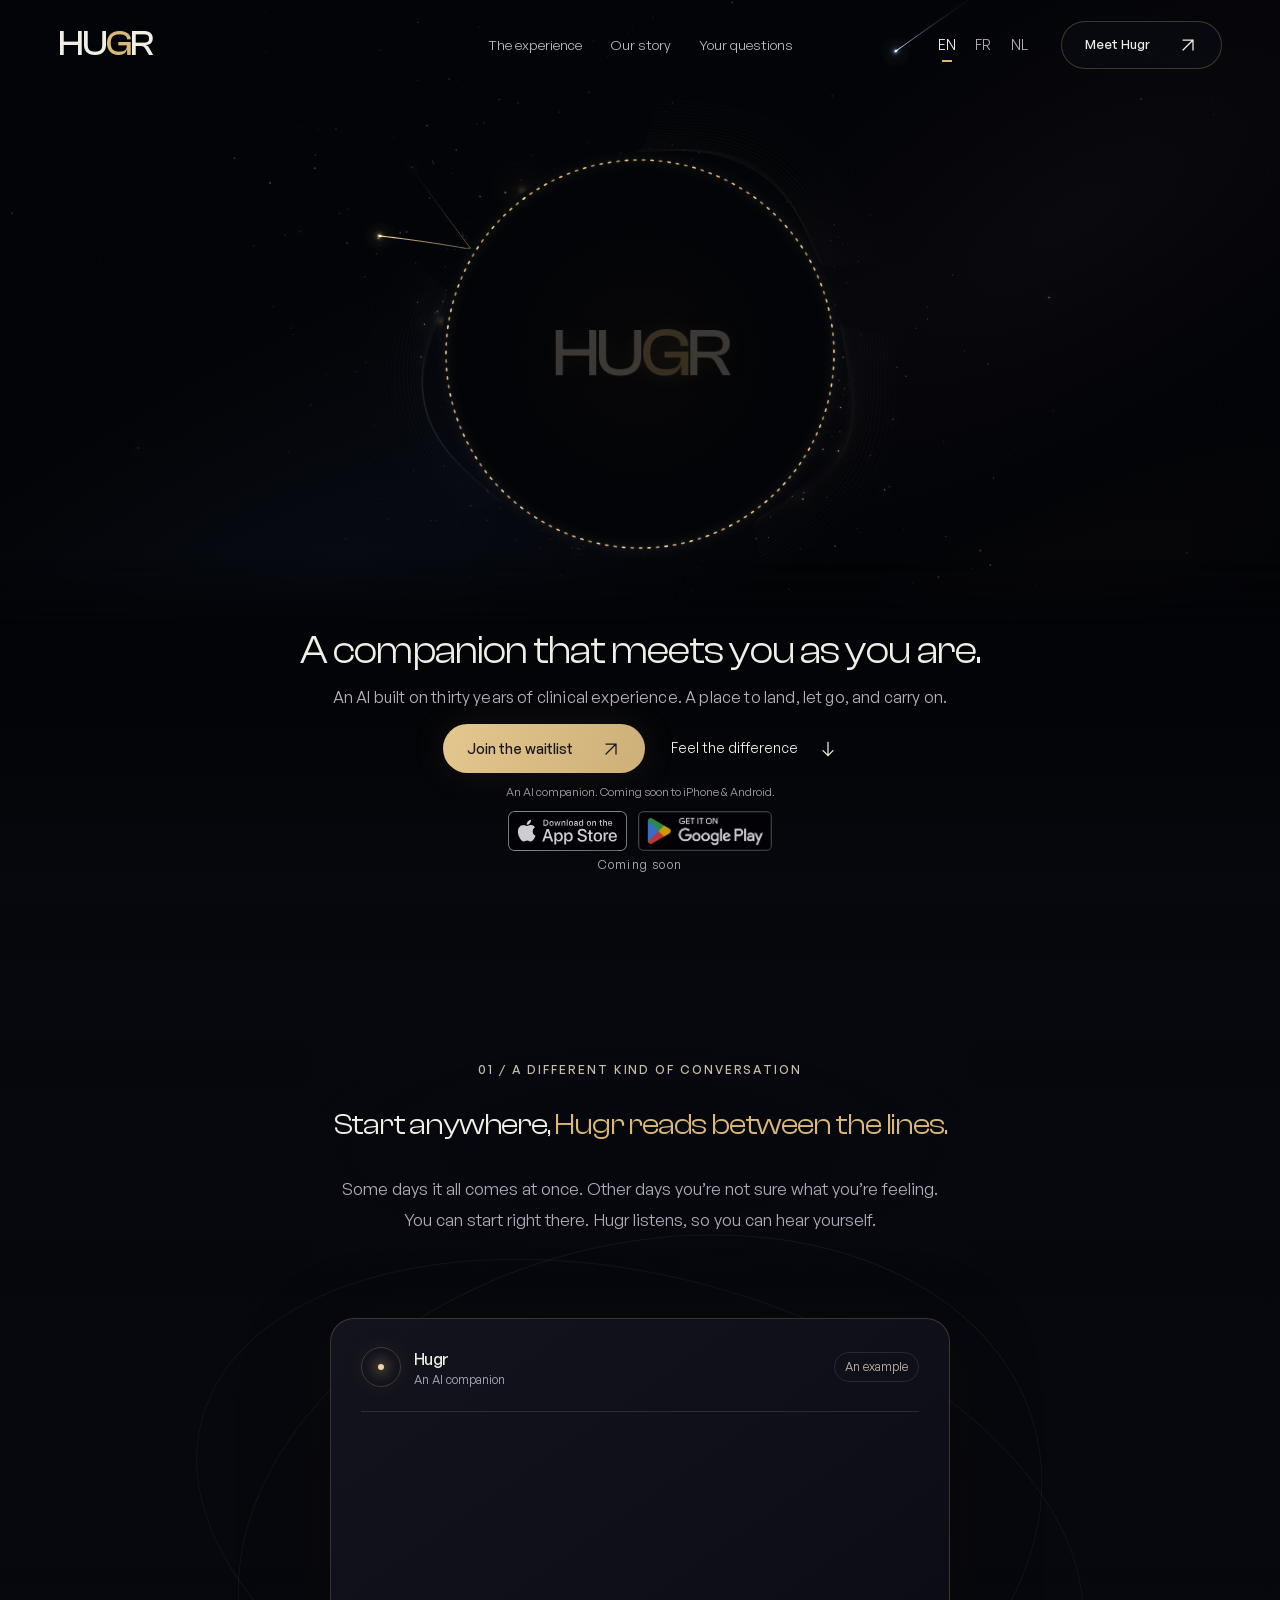
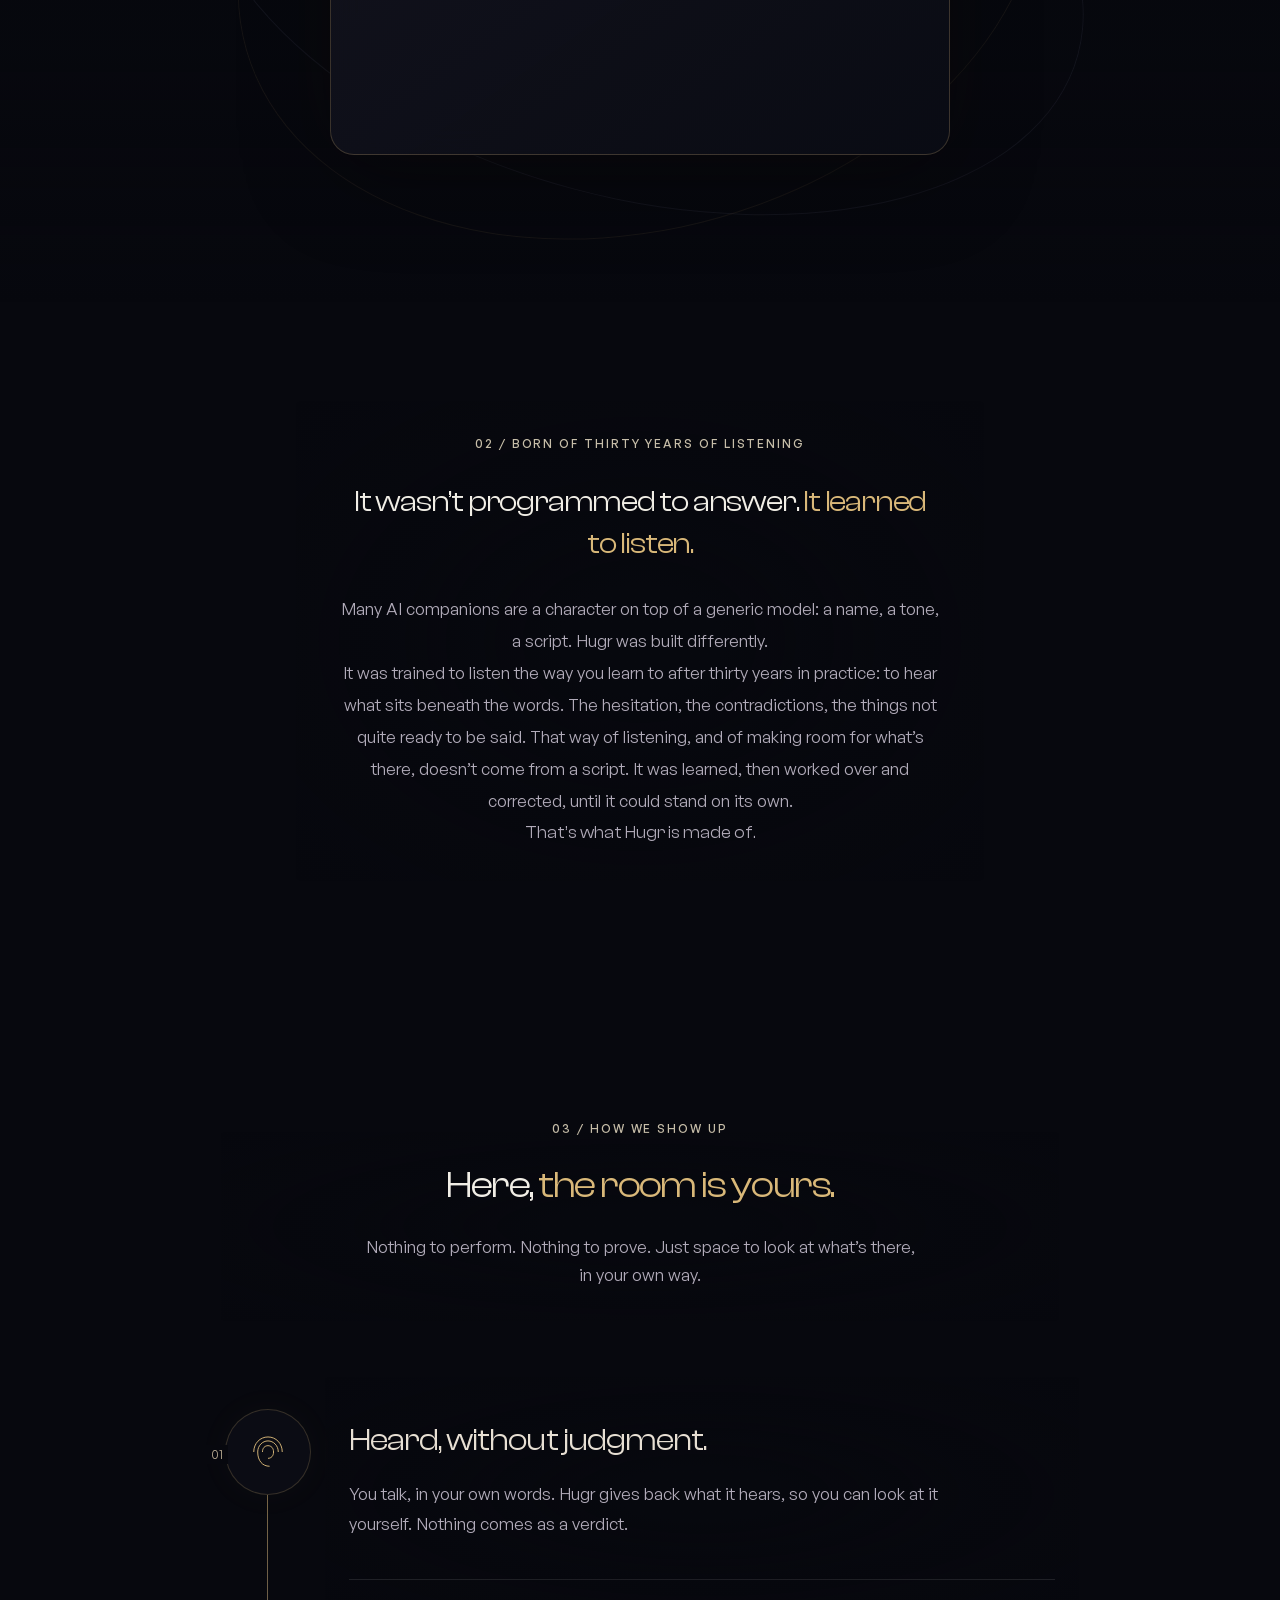
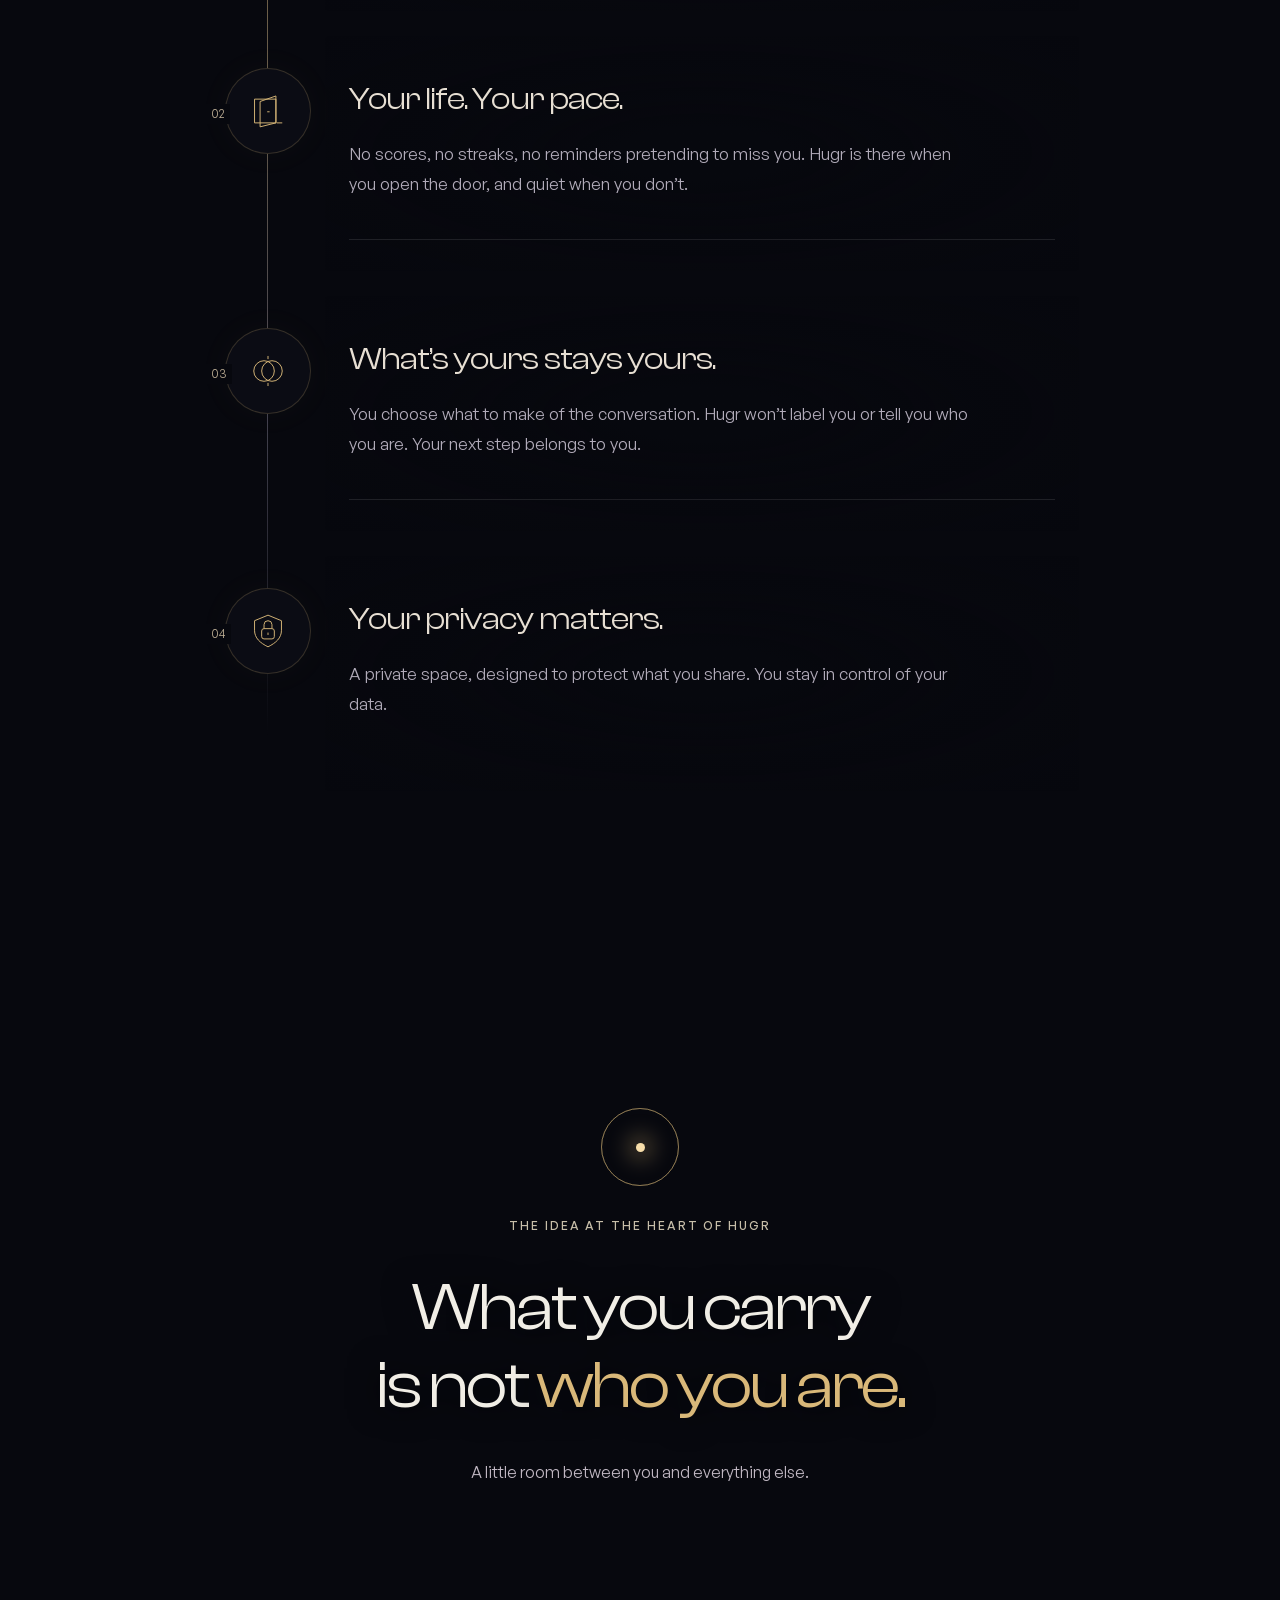
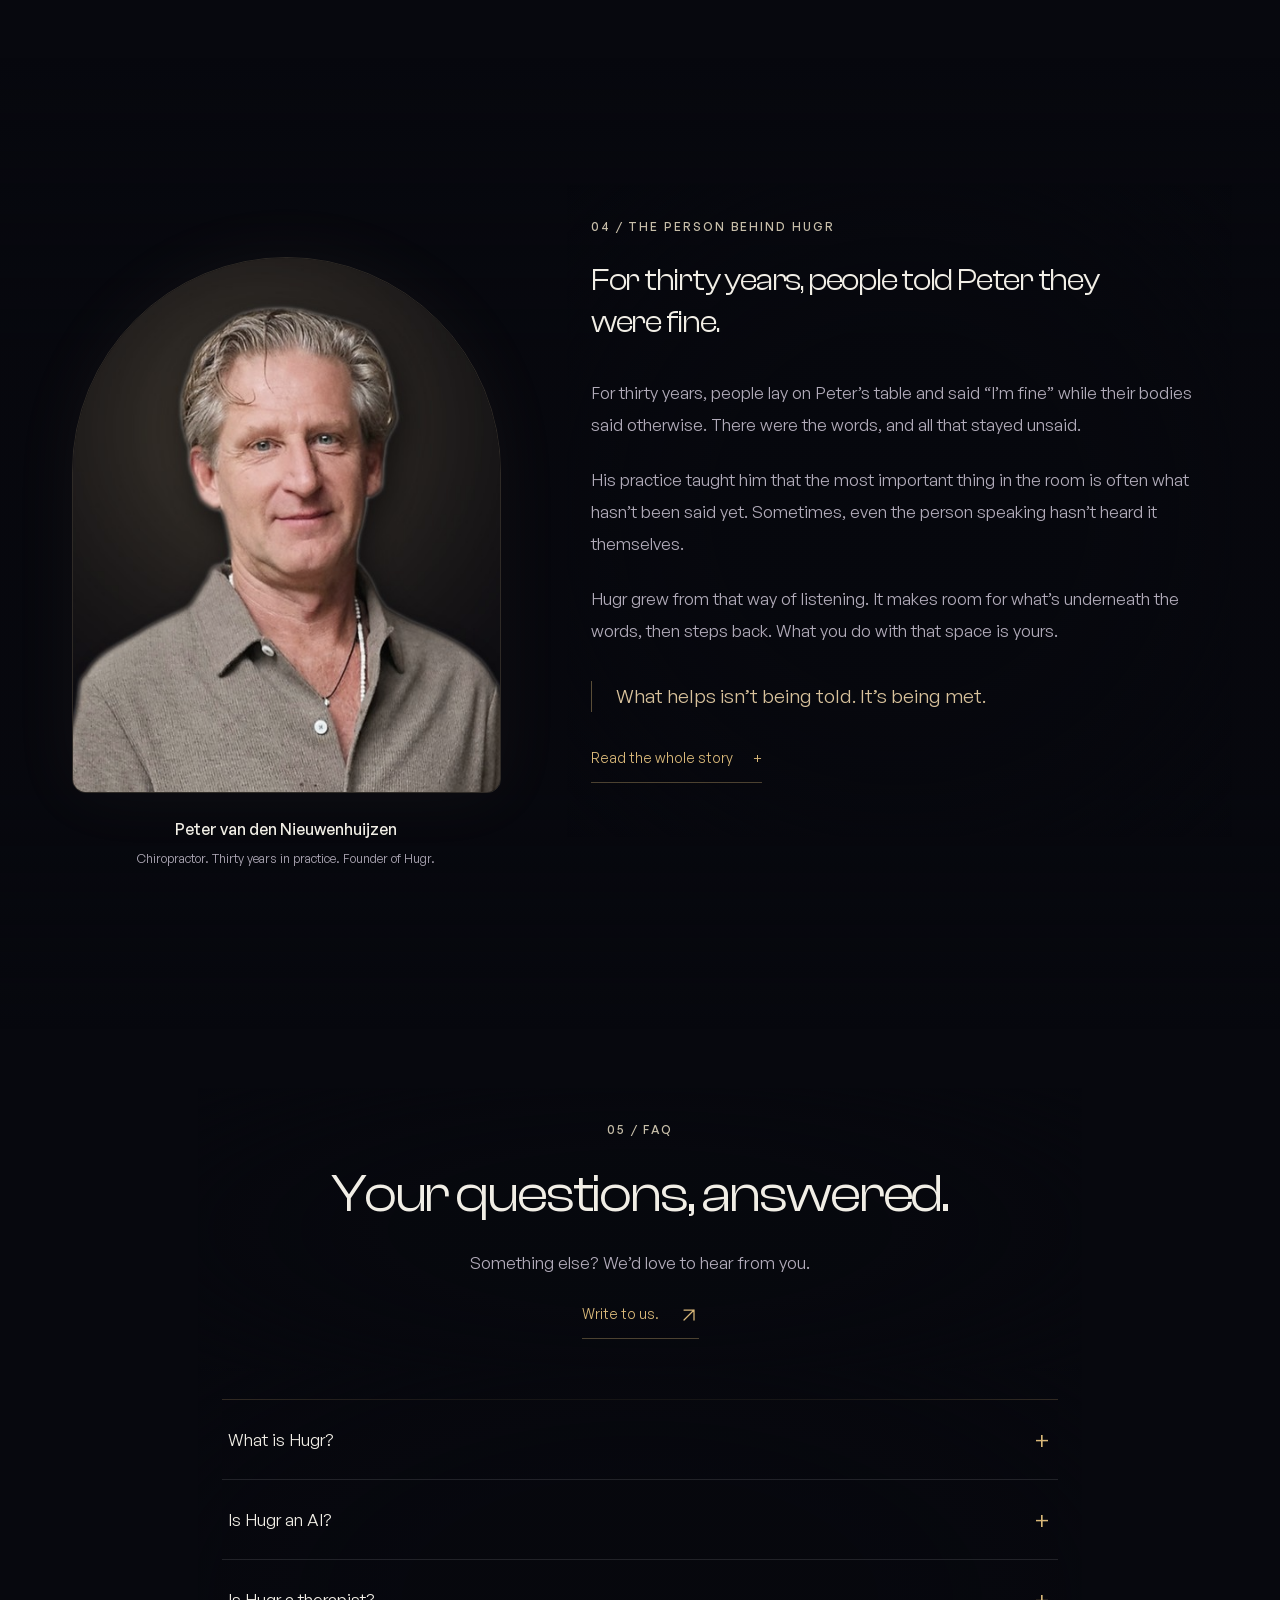
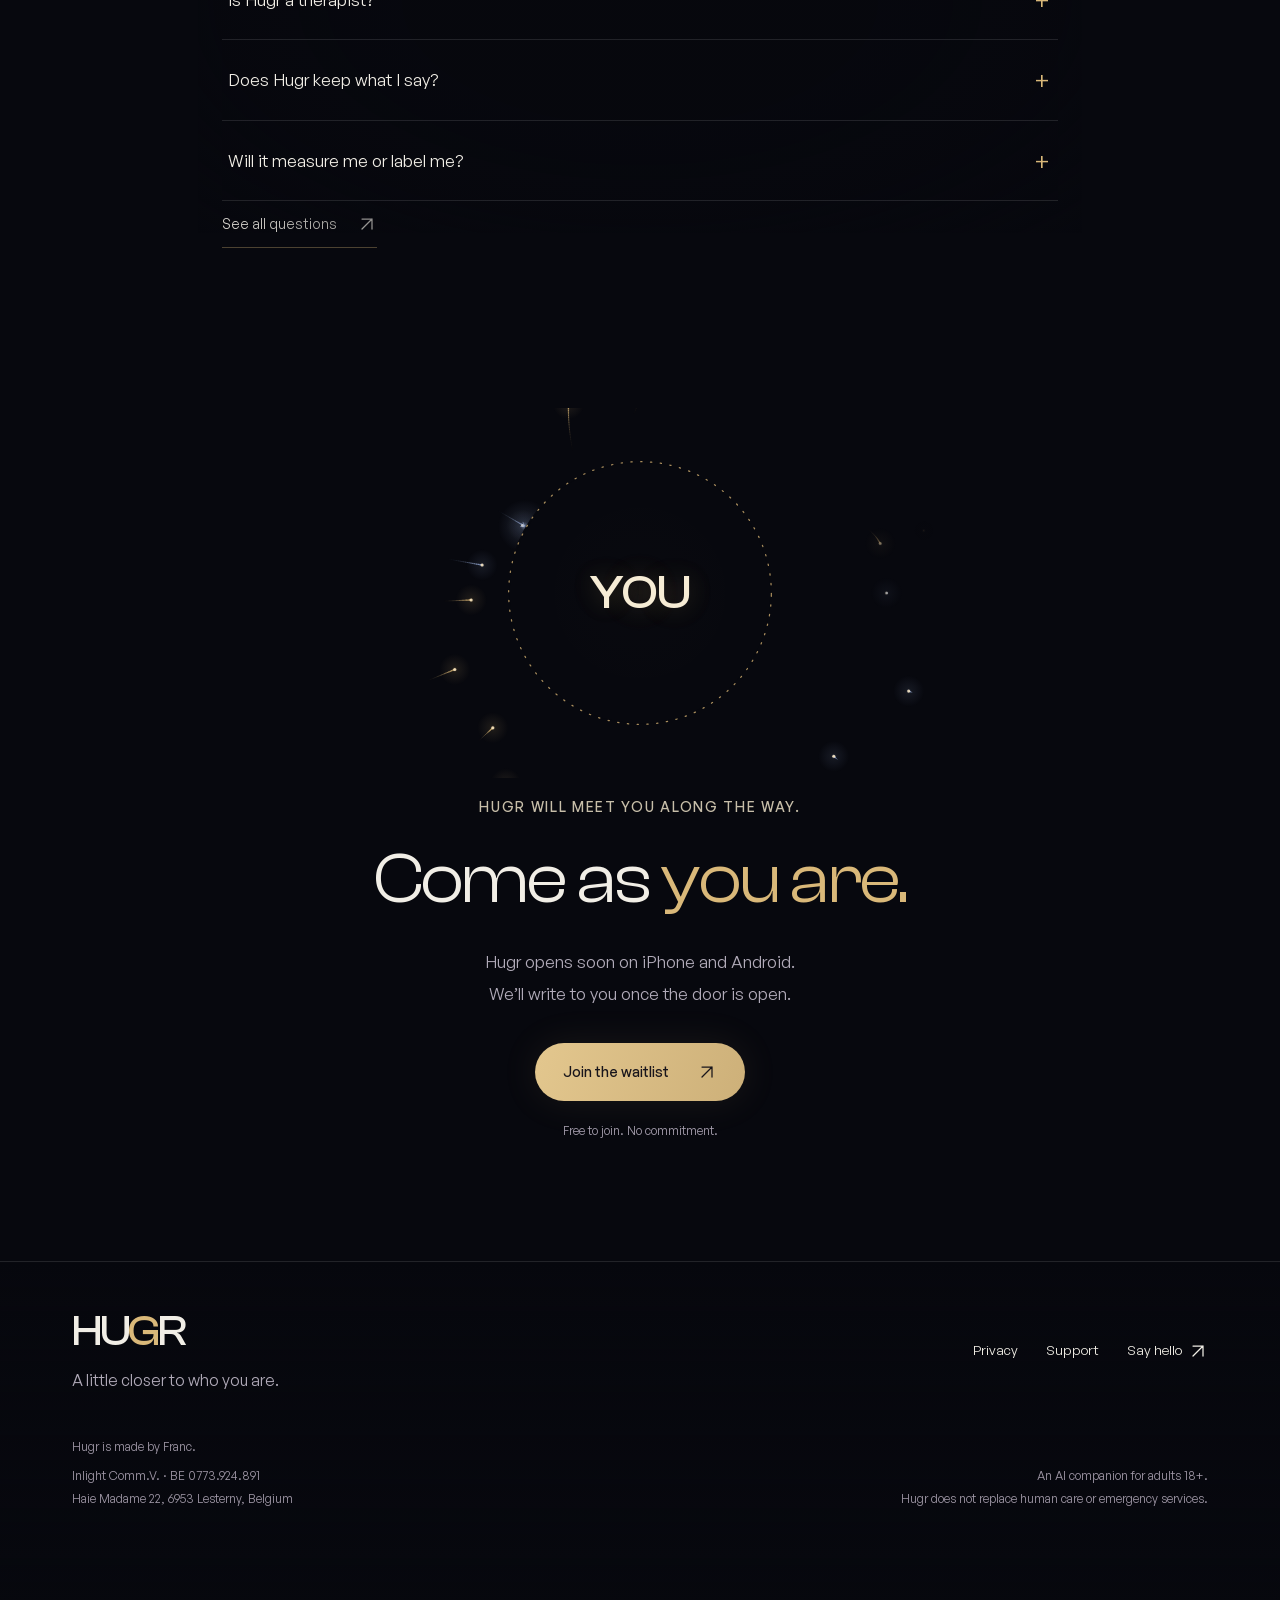
==== commit aadc21fd: "Add Open Graph/Twitter tags + a French share page for correct link previews Link-preview scrapers re" ====
--- a/index.html
+++ b/index.html
@@ -6,8 +6,29 @@
     <meta name="theme-color" content="#07080e" />    <title>Hugr — A little space to be you</title>
     <meta
       name="description"
-      content="An AI companion that meets you as you are. A little space to clear the noise and hear yourself. Coming to iPhone and Android."
+      content="An AI companion that meets you as you are. To clear the noise and see yourself again. Coming to iPhone and Android."
     />
+    <link rel="canonical" href="https://byhugr.io/" />
+    <meta property="og:type" content="website" />
+    <meta property="og:site_name" content="Hugr" />
+    <meta property="og:locale" content="en_GB" />
+    <meta property="og:url" content="https://byhugr.io/" />
+    <meta property="og:title" content="Hugr — A little space to be you" />
+    <meta
+      property="og:description"
+      content="An AI companion that meets you as you are. To clear the noise and see yourself again. Coming to iPhone and Android."
+    />
+    <meta property="og:image" content="https://byhugr.io/og.png" />
+    <meta property="og:image:width" content="1200" />
+    <meta property="og:image:height" content="630" />
+    <meta property="og:image:alt" content="Hugr" />
+    <meta name="twitter:card" content="summary_large_image" />
+    <meta name="twitter:title" content="Hugr — A little space to be you" />
+    <meta
+      name="twitter:description"
+      content="An AI companion that meets you as you are. To clear the noise and see yourself again. Coming to iPhone and Android."
+    />
+    <meta name="twitter:image" content="https://byhugr.io/og.png" />
     <link rel="icon" href="./assets/favicon.svg" type="image/svg+xml" />
     <link
       rel="preload"
--- a/styles.css
+++ b/styles.css
@@ -2572,3 +2572,61 @@
 #conception .section-intro p{line-height:1.9}
 /* §02 closing pull-quote — a gold full-stop after the body */
 .conception-close{font-family:var(--display);font-weight:400;font-size:clamp(1.3rem,1.8vw,1.75rem);color:var(--gold);line-height:1.3;margin:24px auto 0;max-width:640px}
+
+/* Waitlist success — full confirmation screen (replaces the form on submit) */
+.waitlist-intro.is-confirmed {
+  text-align: center;
+  display: flex;
+  flex-direction: column;
+  align-items: center;
+  justify-content: center;
+  min-height: 240px;
+}
+.waitlist-intro.is-confirmed .threshold-light {
+  margin: 0 auto 30px;
+}
+.waitlist-done {
+  display: flex;
+  flex-direction: column;
+  align-items: center;
+  gap: 24px;
+  animation: done-rise 0.6s var(--ease) both;
+}
+.done-halo {
+  position: relative;
+  width: 70px;
+  height: 70px;
+  display: grid;
+  place-items: center;
+  color: var(--gold-bright);
+}
+.done-halo .done-ring {
+  position: absolute;
+  inset: 0;
+  border-radius: 50%;
+  border: 1px dotted #d9b879a6;
+  box-shadow: 0 0 36px #e8c98436, inset 0 0 22px #e8c98422;
+  animation: done-ring-in 0.8s var(--ease) both;
+}
+.done-halo svg {
+  width: 31px;
+  height: 31px;
+}
+.done-text {
+  font: 400 clamp(1.3rem, 5vw, 1.6rem) / 1.4 var(--display);
+  letter-spacing: -0.02em;
+  color: var(--text);
+  margin: 0;
+  max-width: 380px;
+  text-wrap: balance;
+}
+@keyframes done-rise {
+  from { opacity: 0; transform: translateY(10px); }
+}
+@keyframes done-ring-in {
+  from { opacity: 0; transform: scale(0.6); }
+}
+@media (prefers-reduced-motion: reduce) {
+  .waitlist-done,
+  .done-halo .done-ring { animation: none; }
+}
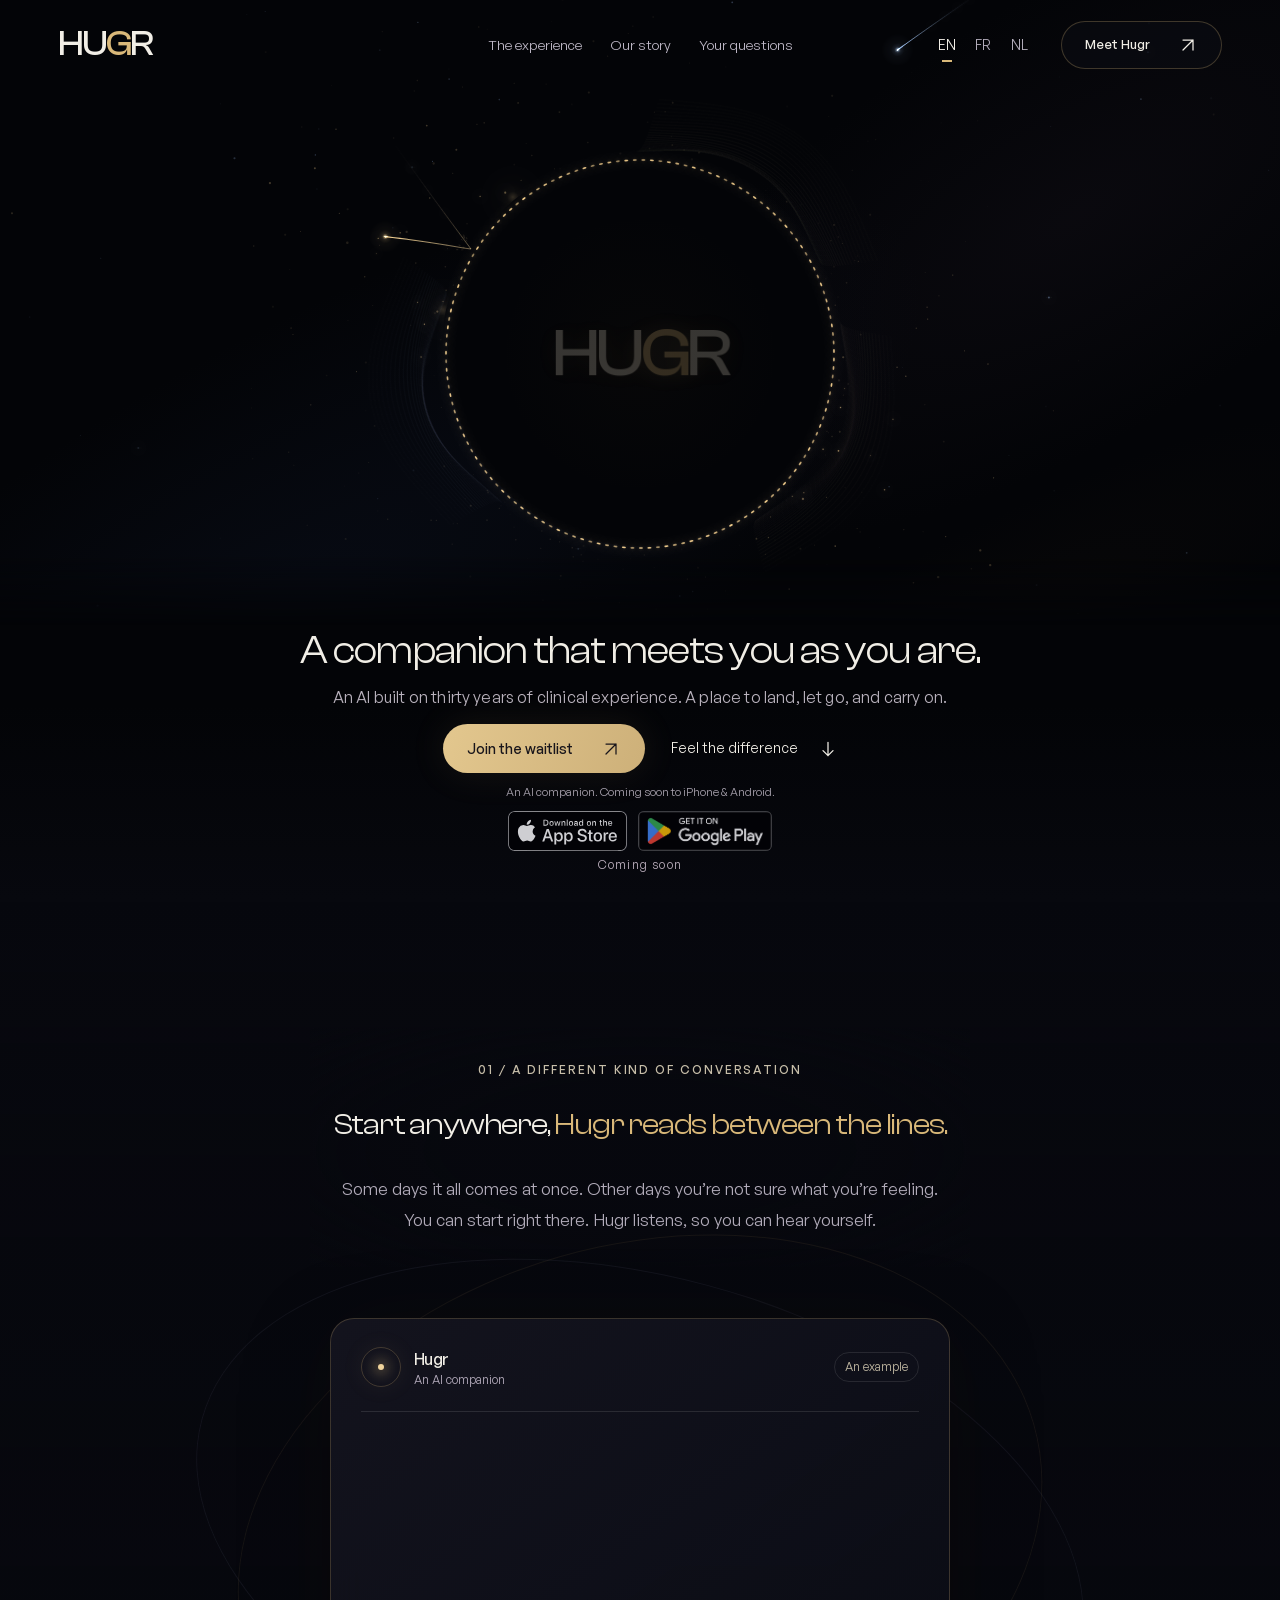
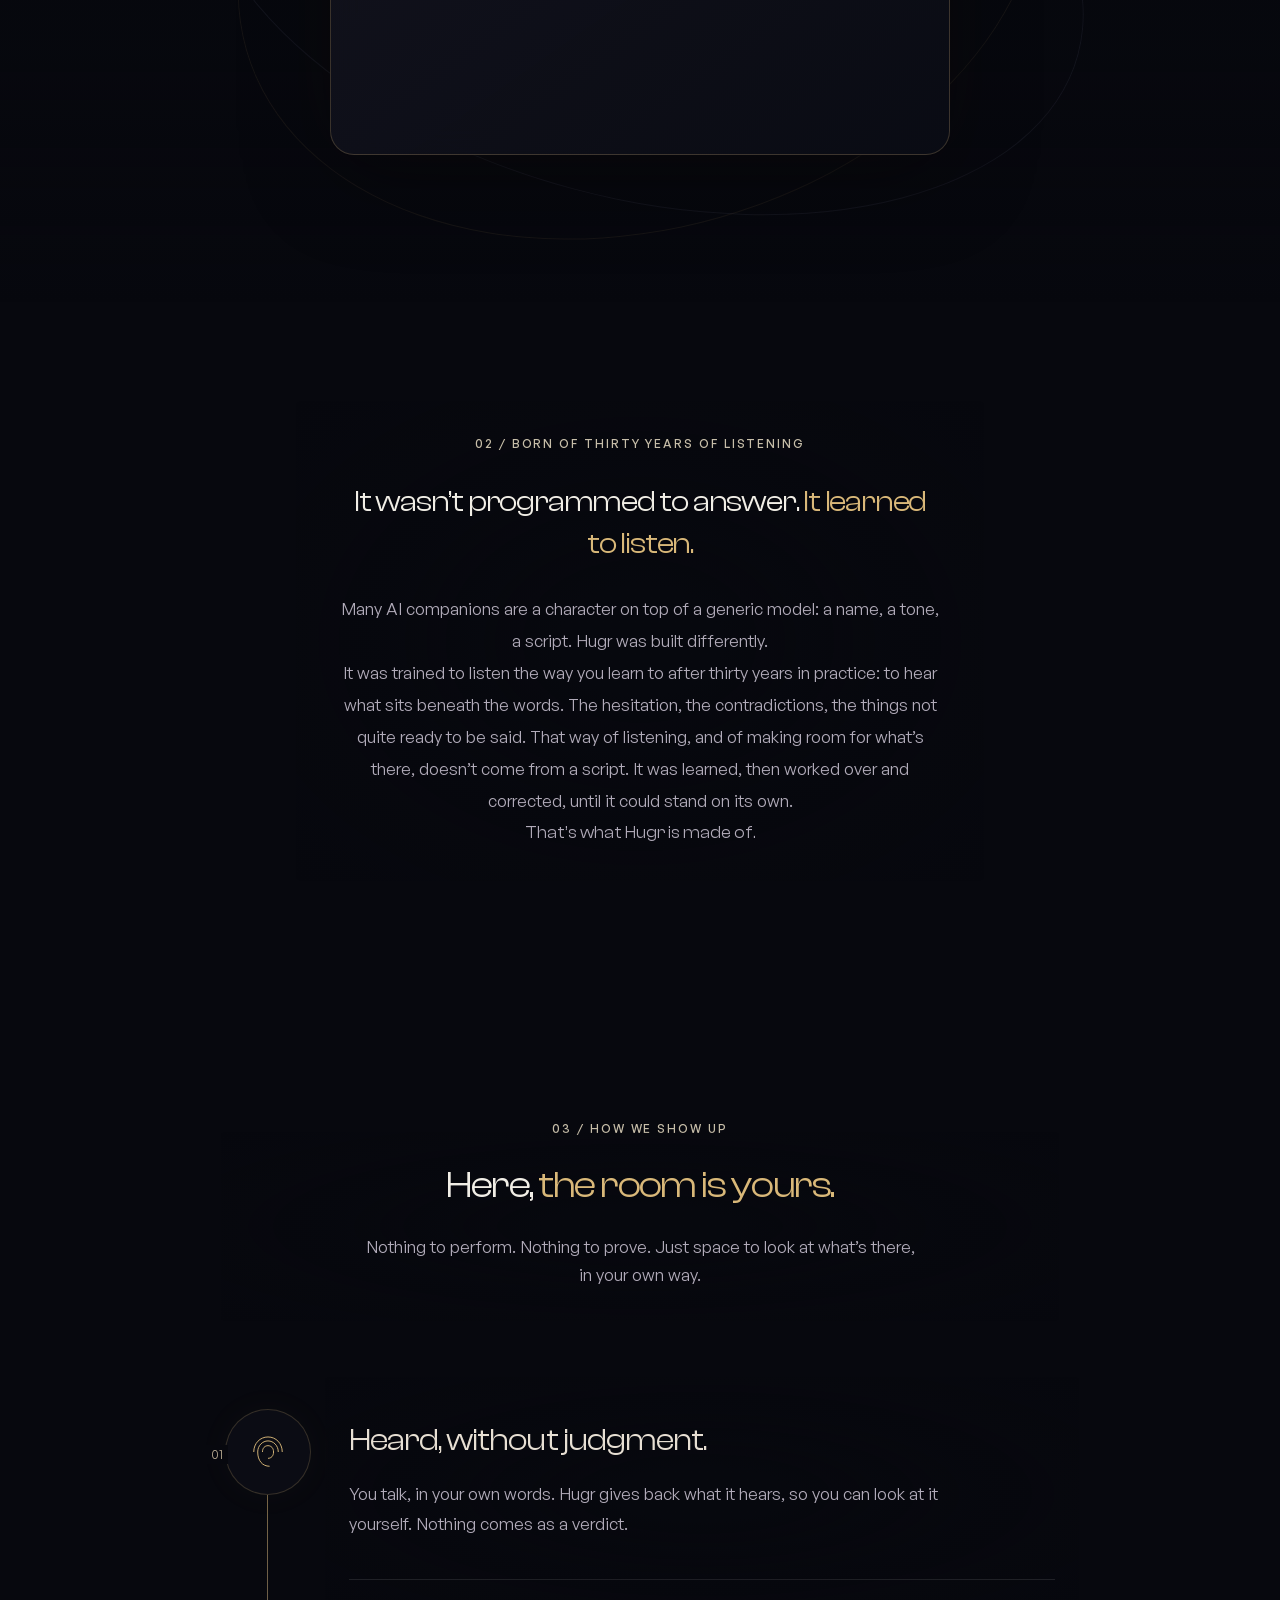
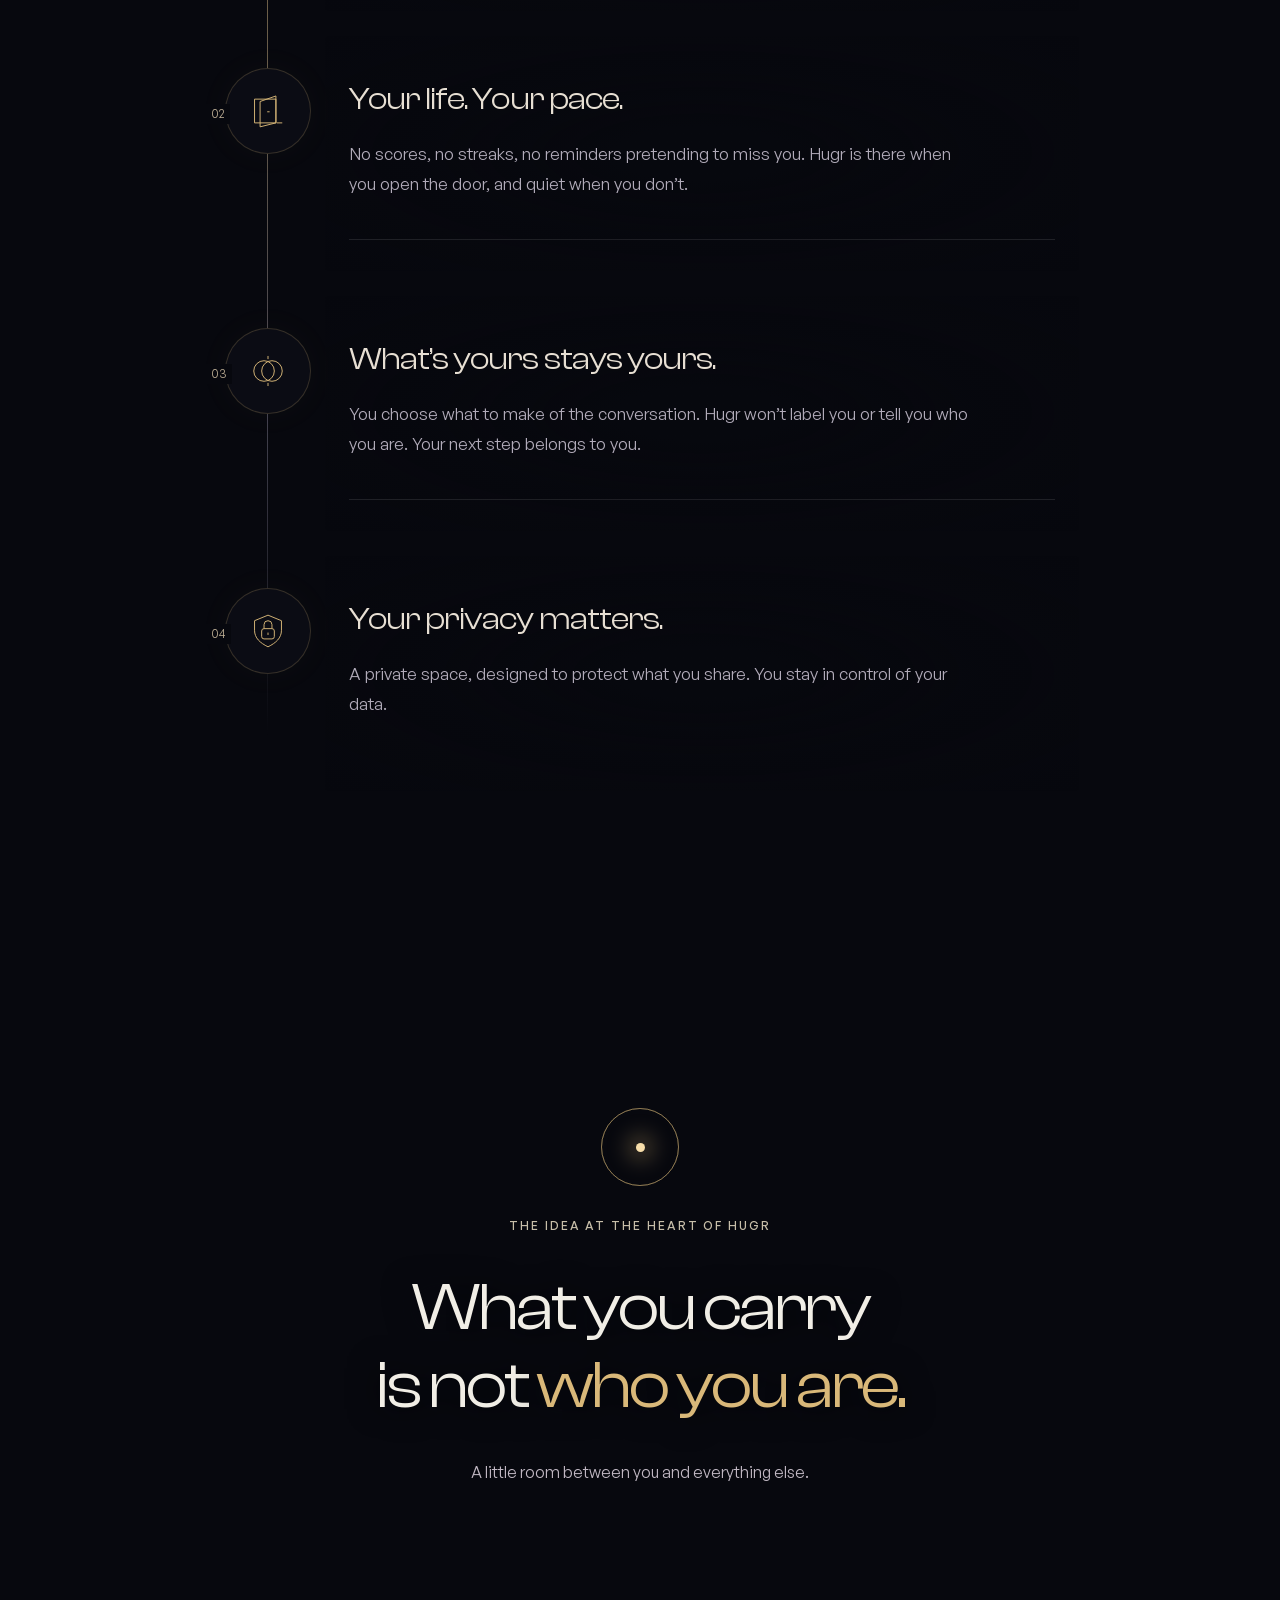
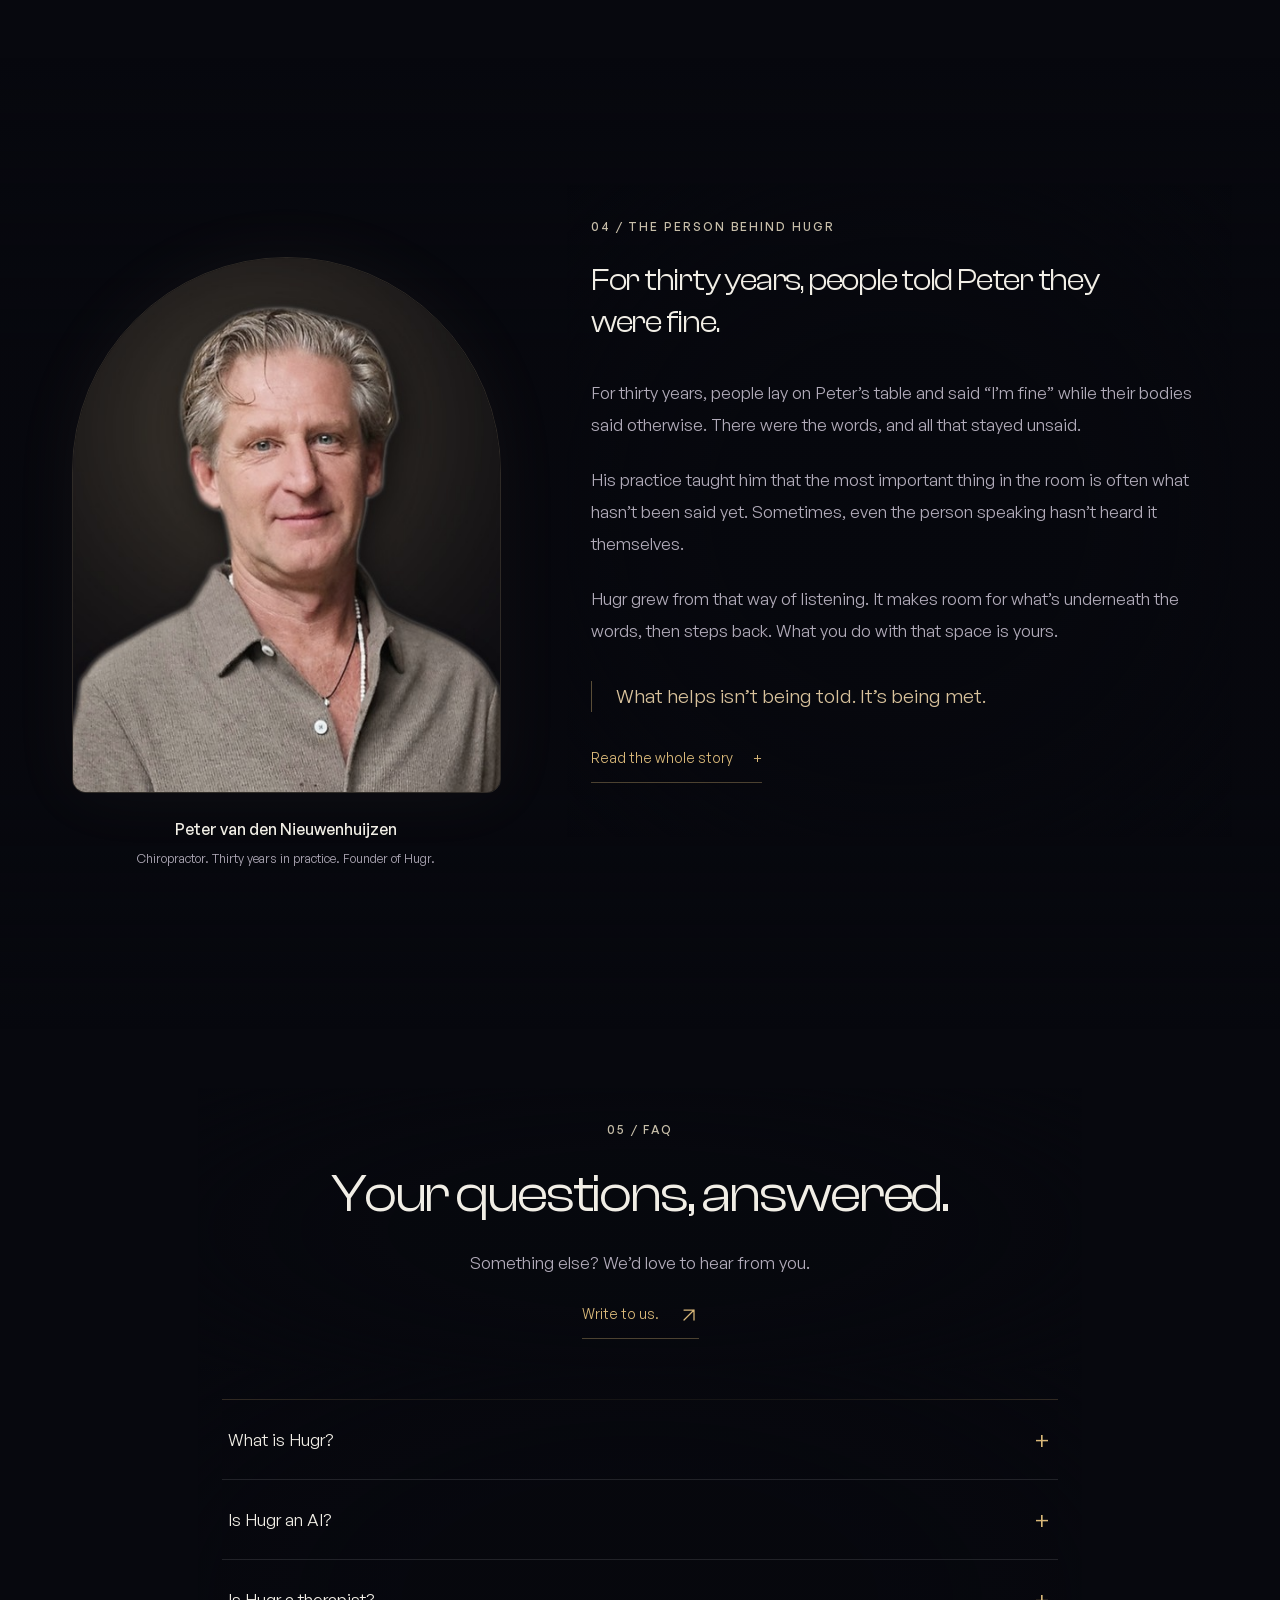
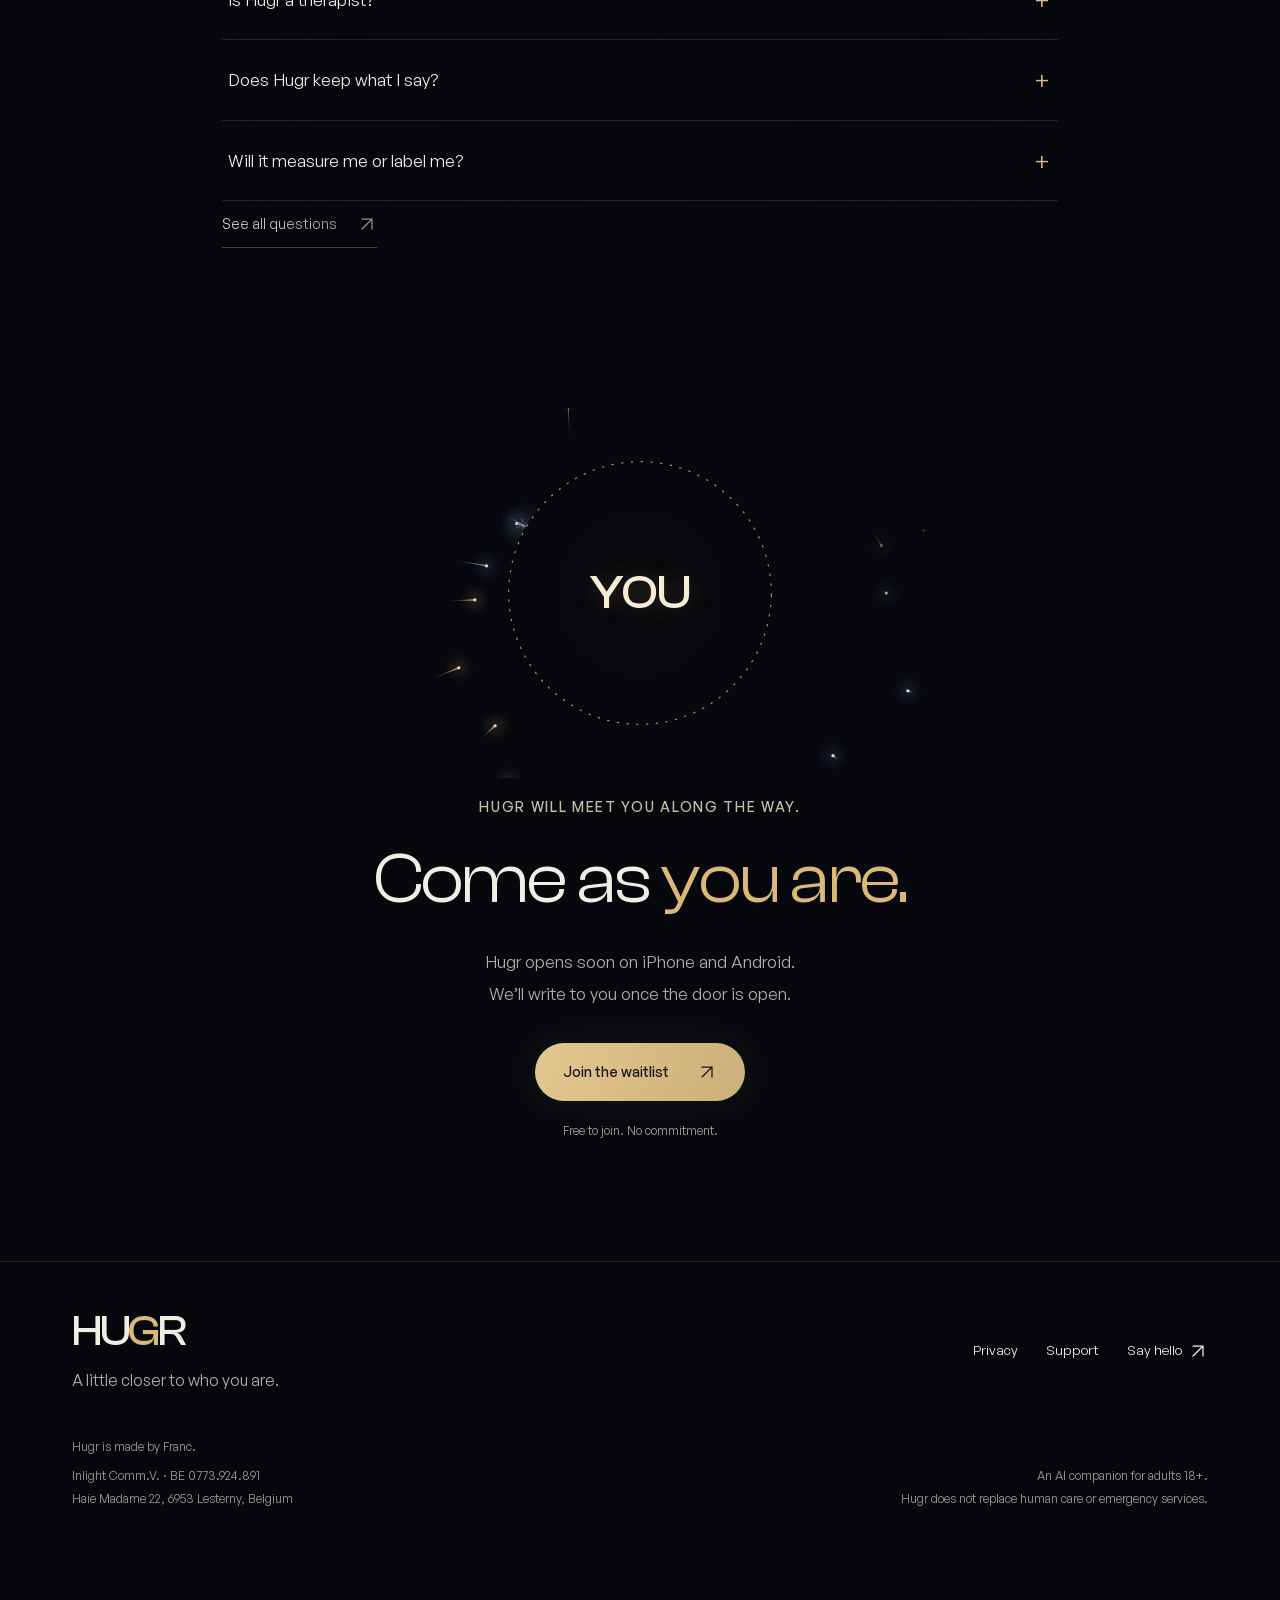
==== commit bbeb397d: "Add Dutch share page (/nl) + og-nl.png, and hreflang alternates on all pages Completes localized lin" ====
--- a/index.html
+++ b/index.html
@@ -9,6 +9,10 @@
       content="An AI companion that meets you as you are. To clear the noise and see yourself again. Coming to iPhone and Android."
     />
     <link rel="canonical" href="https://byhugr.io/" />
+    <link rel="alternate" hreflang="en" href="https://byhugr.io/" />
+    <link rel="alternate" hreflang="fr" href="https://byhugr.io/fr" />
+    <link rel="alternate" hreflang="nl" href="https://byhugr.io/nl" />
+    <link rel="alternate" hreflang="x-default" href="https://byhugr.io/" />
     <meta property="og:type" content="website" />
     <meta property="og:site_name" content="Hugr" />
     <meta property="og:locale" content="en_GB" />
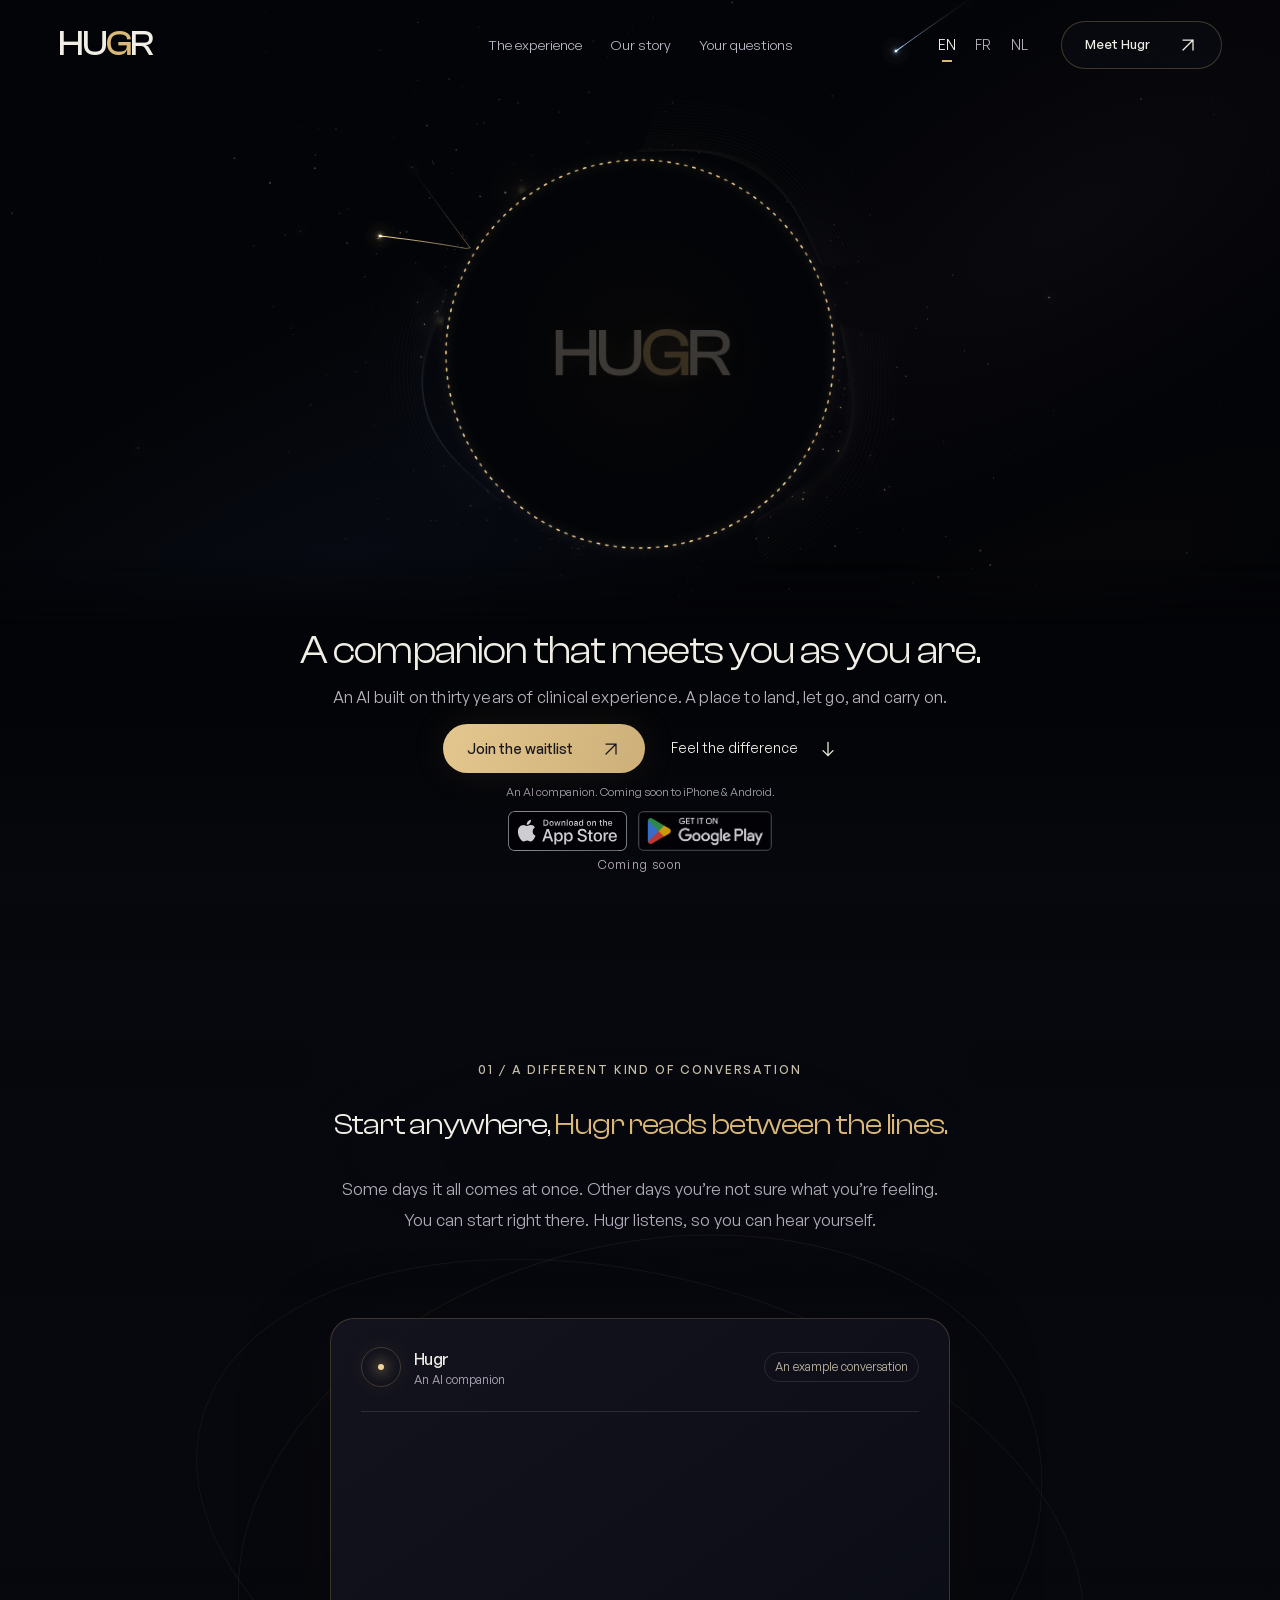
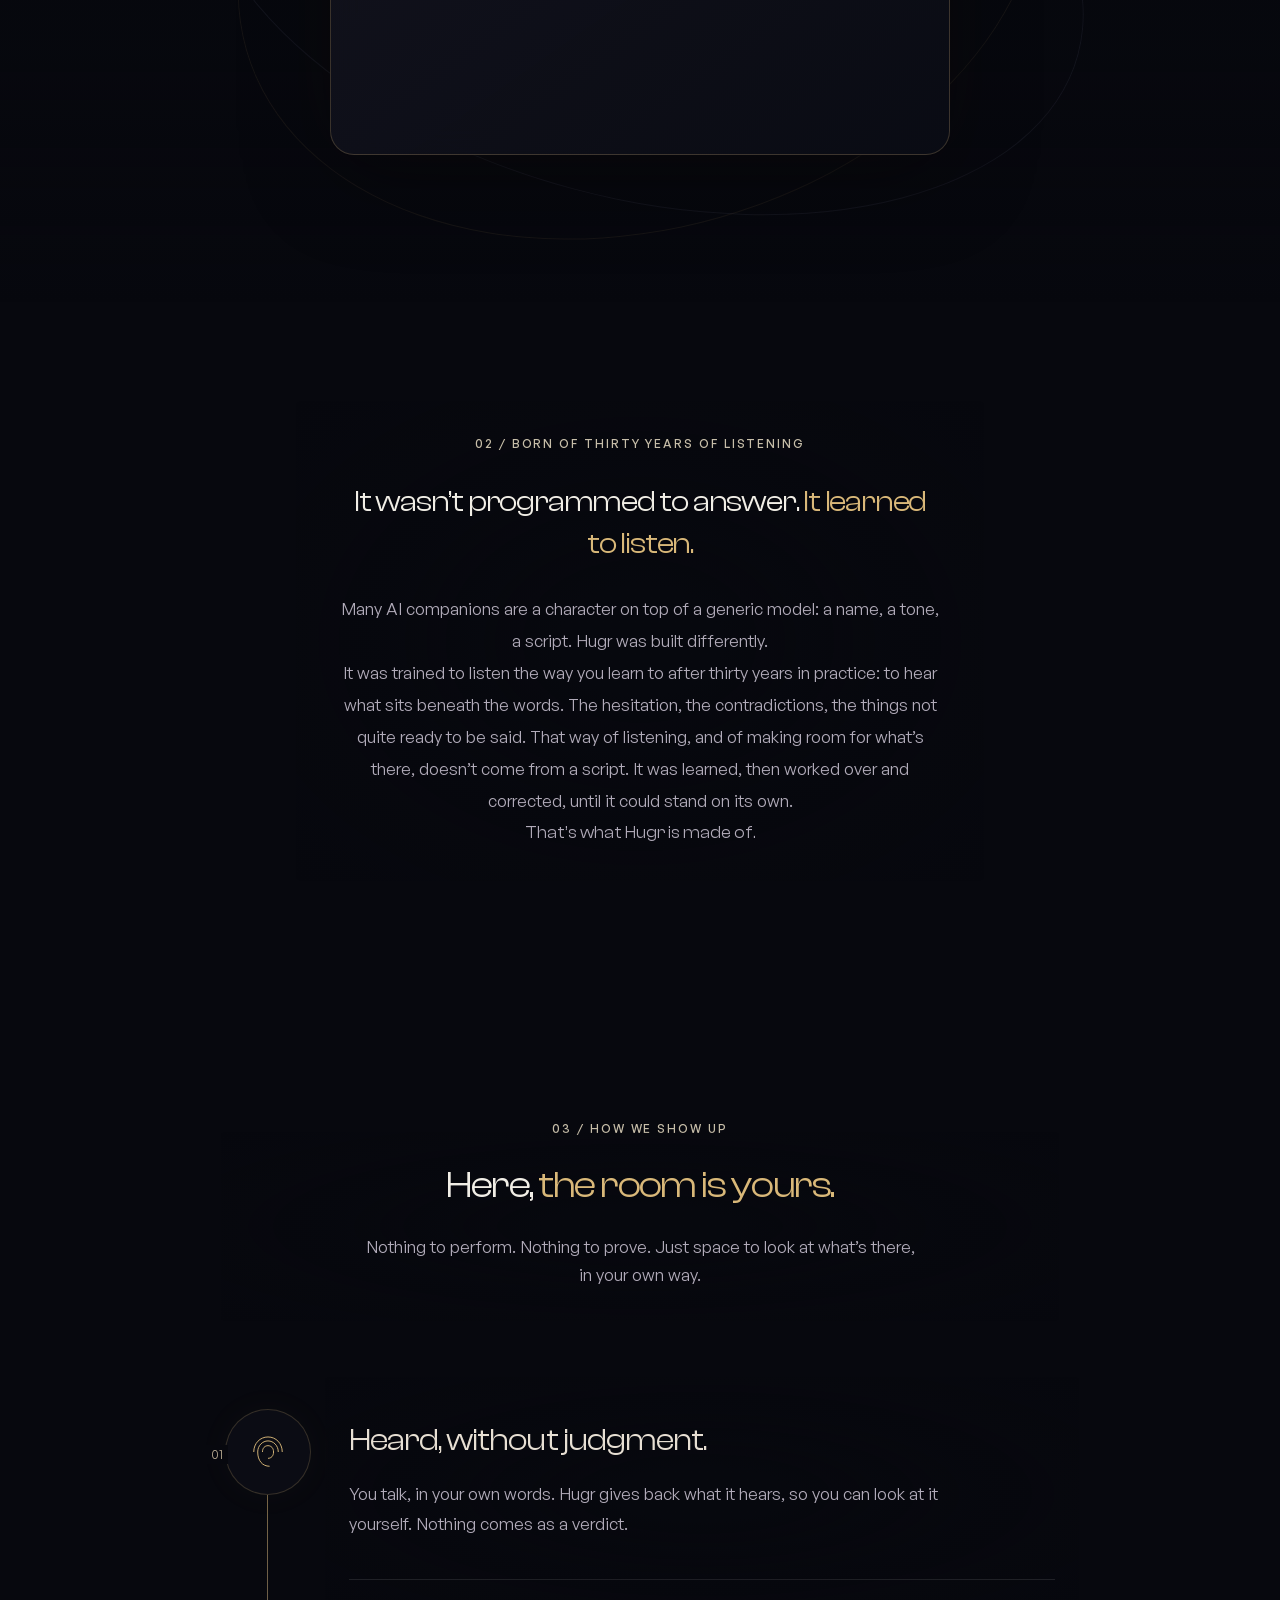
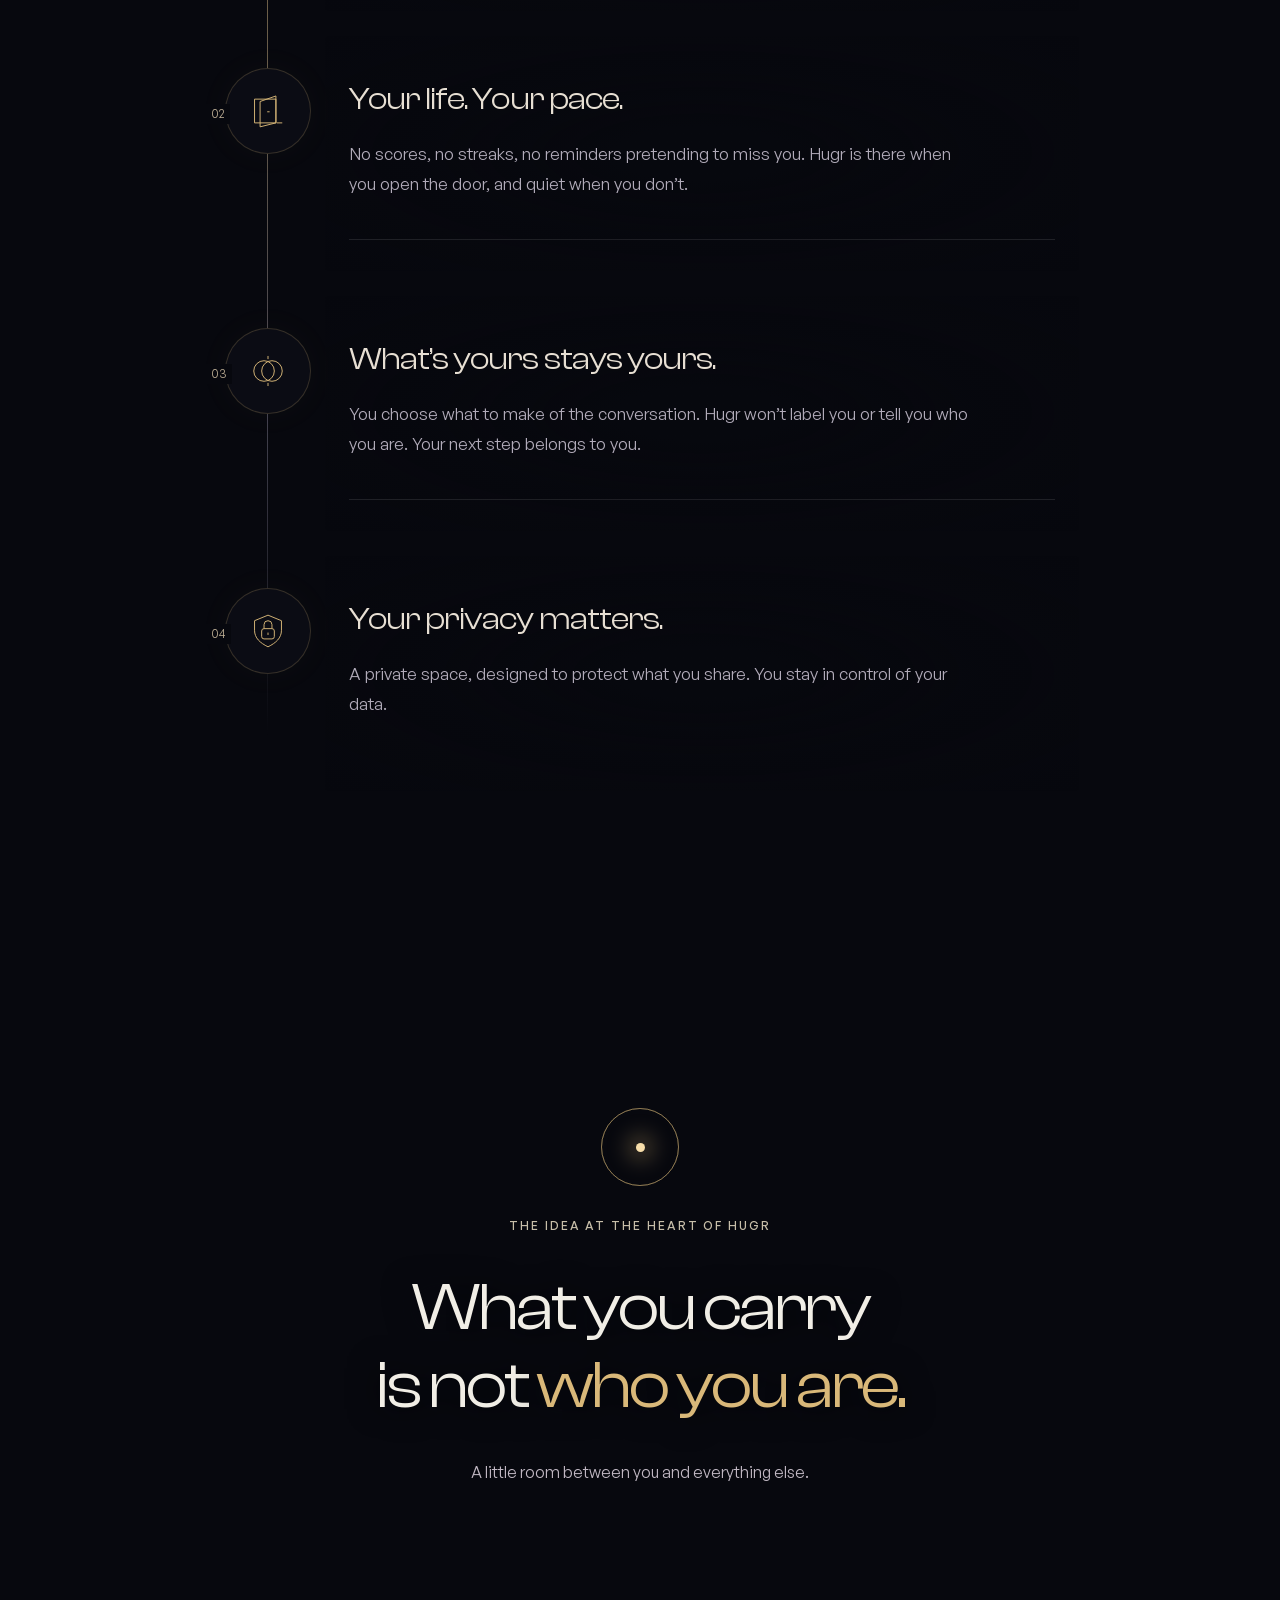
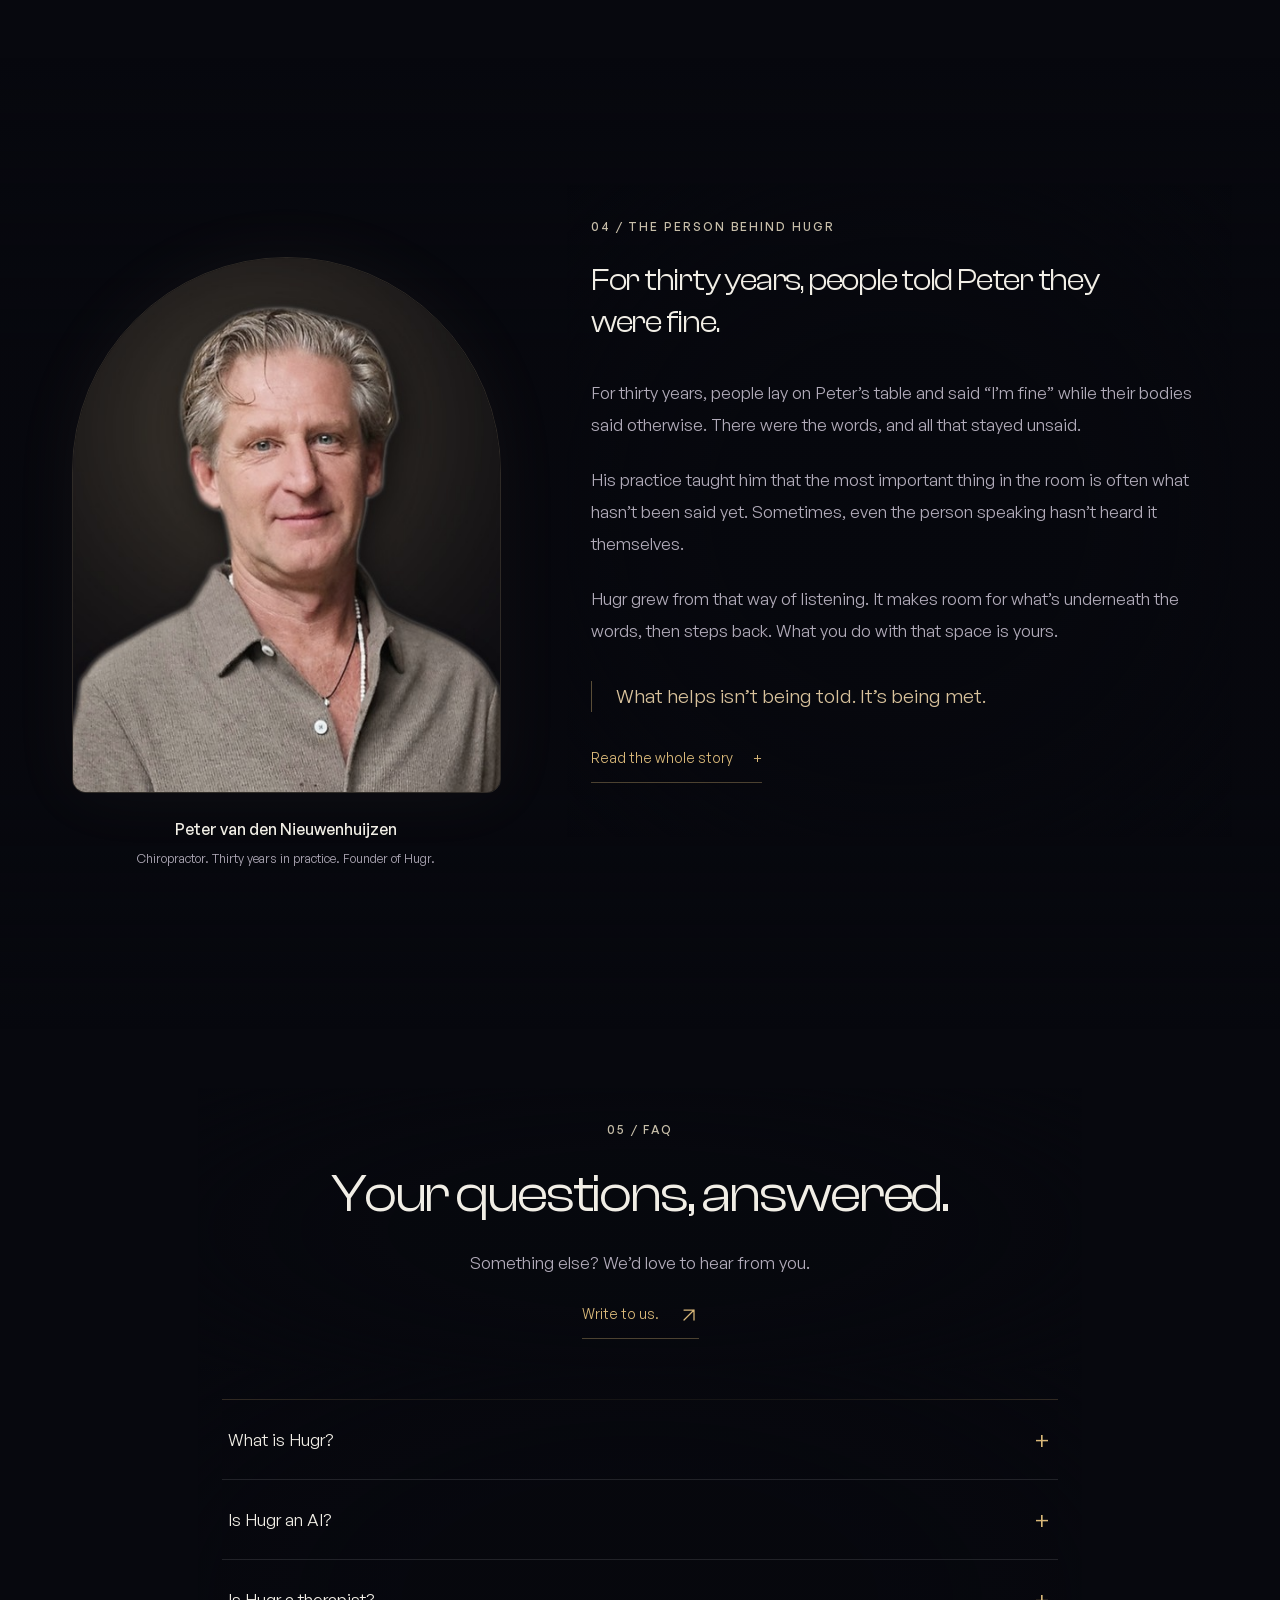
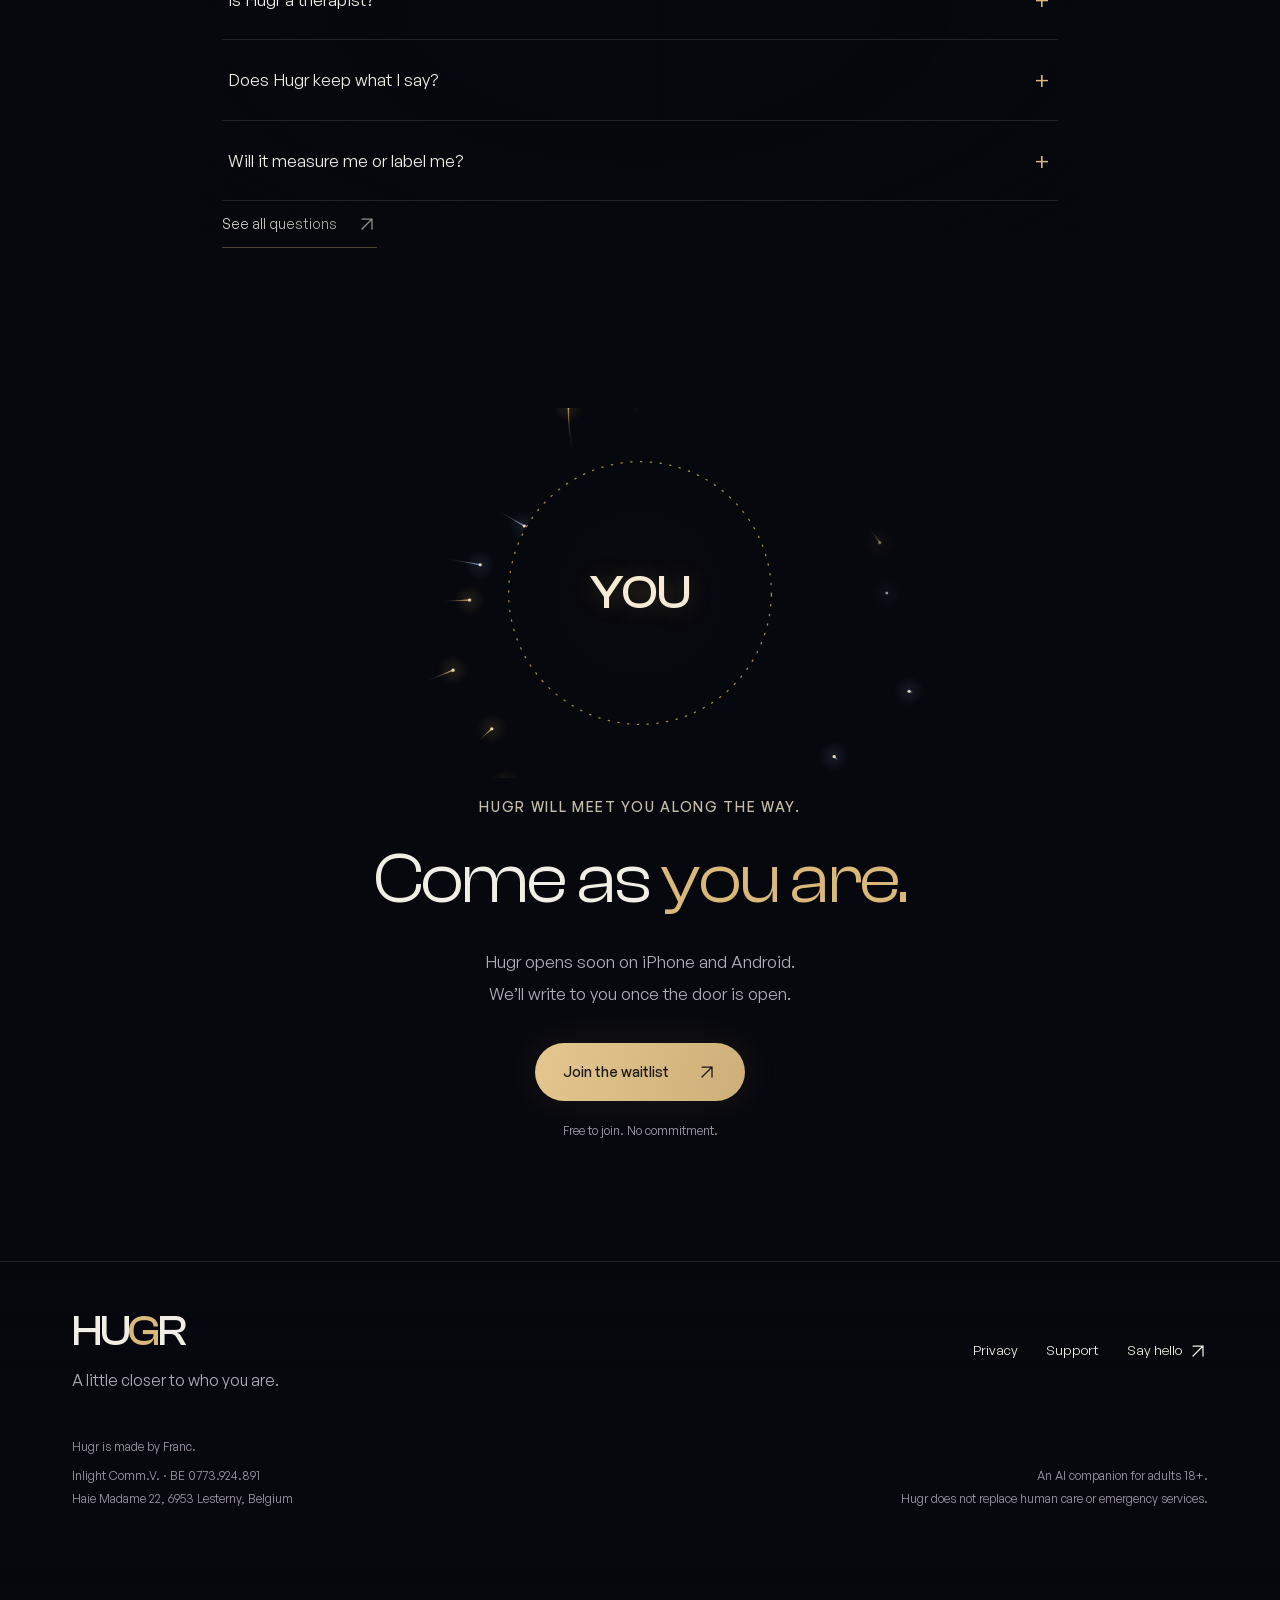
==== commit 5f40749b: "Add PostHog EU web analytics (cookieless), waitlist_signup event - posthog.js: EU cloud, cookieless_" ====
--- a/index.html
+++ b/index.html
@@ -46,6 +46,7 @@
     <link rel="stylesheet" href="./header.css" />
     <script type="importmap">{"imports":{"three":"./halo/vendor/three.module.js"}}</script>
     <script type="module" src="./app.js"></script>
+    <script src="/posthog.js"></script>
   </head>
   <body>
     <div class="universe" aria-hidden="true">
